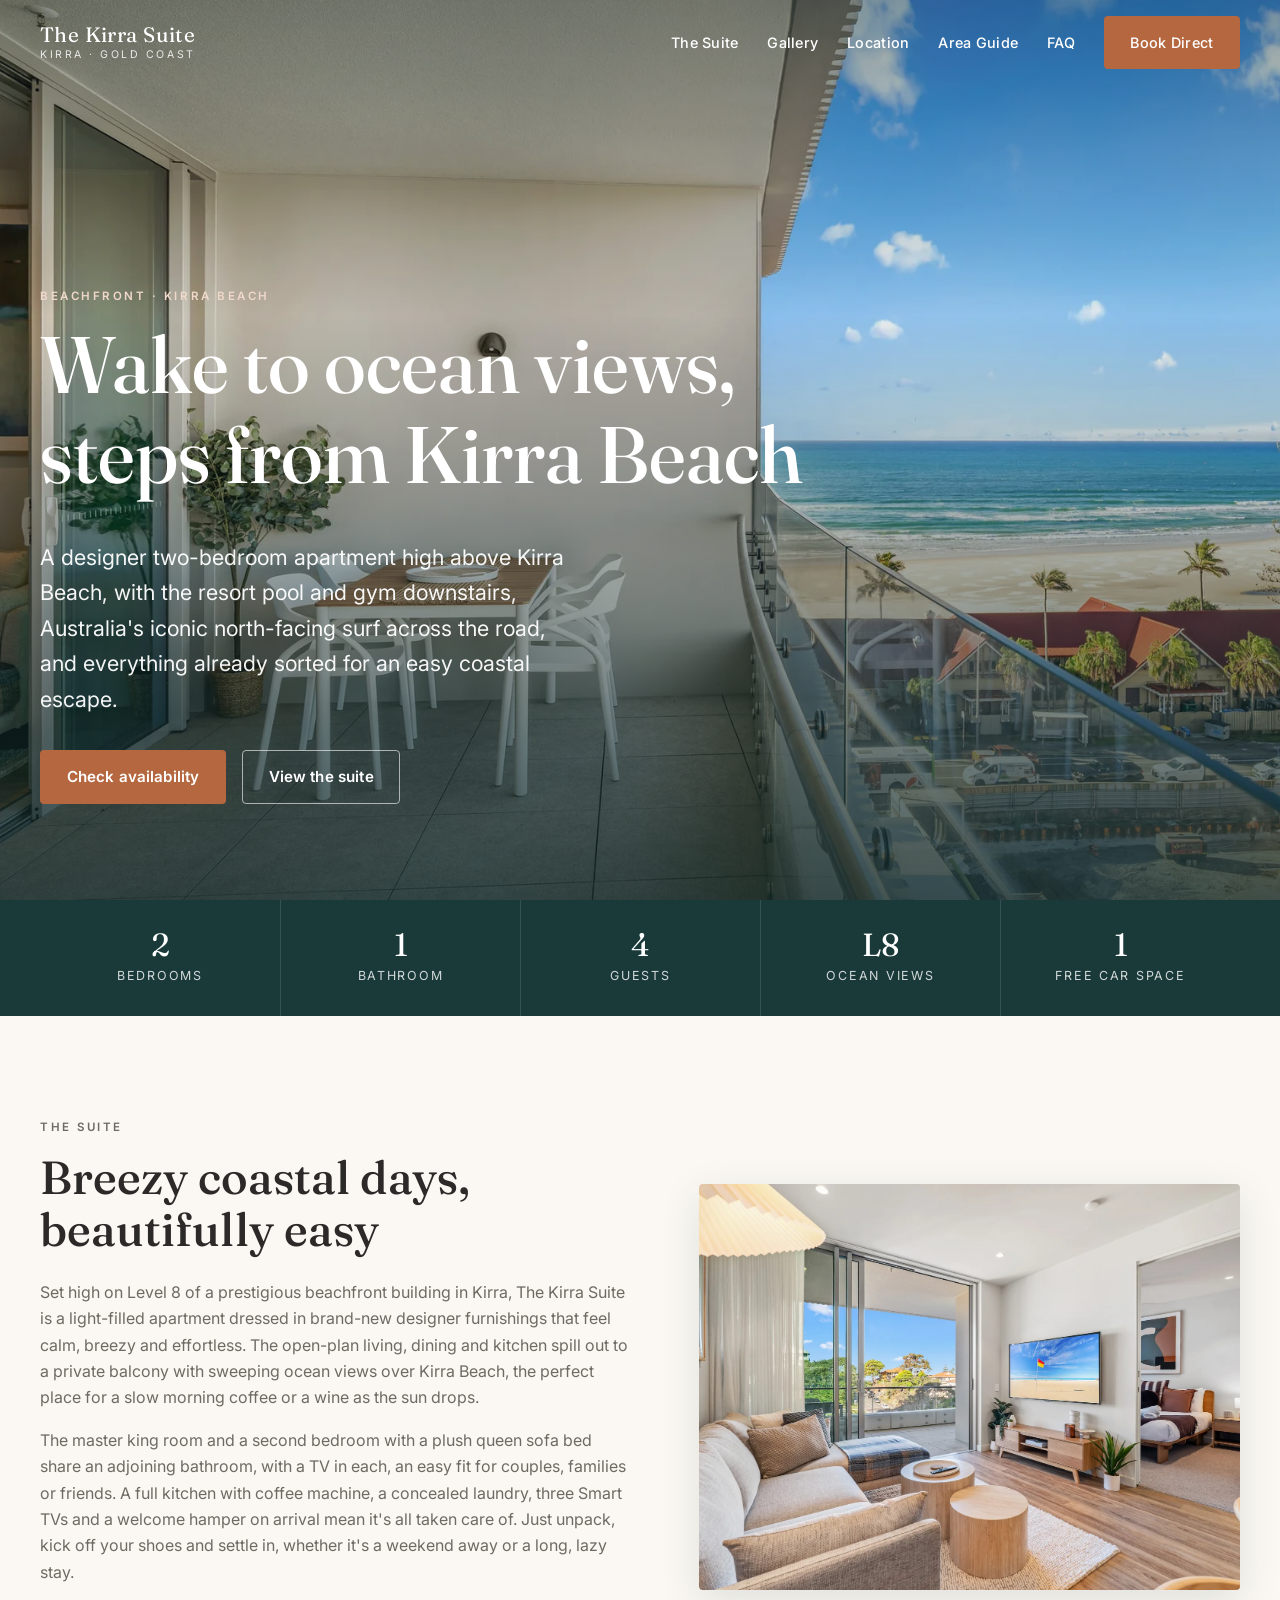
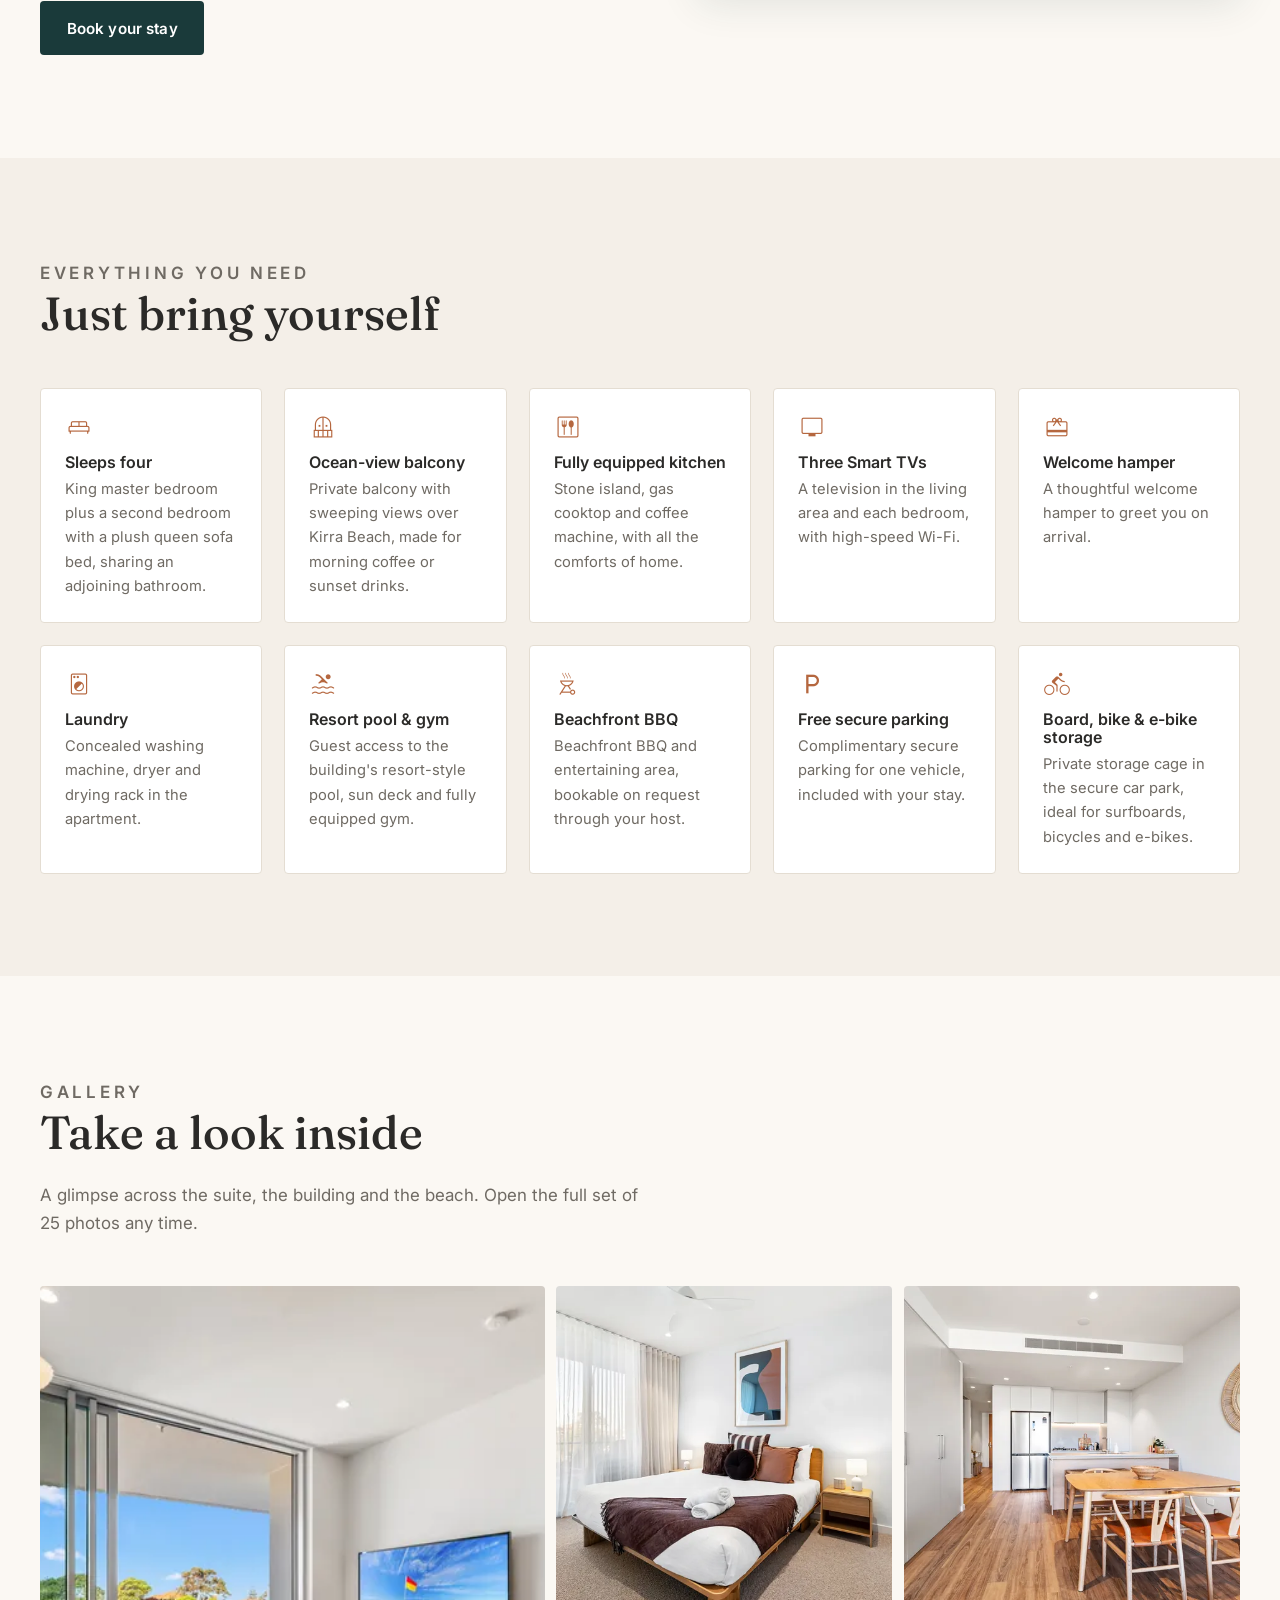
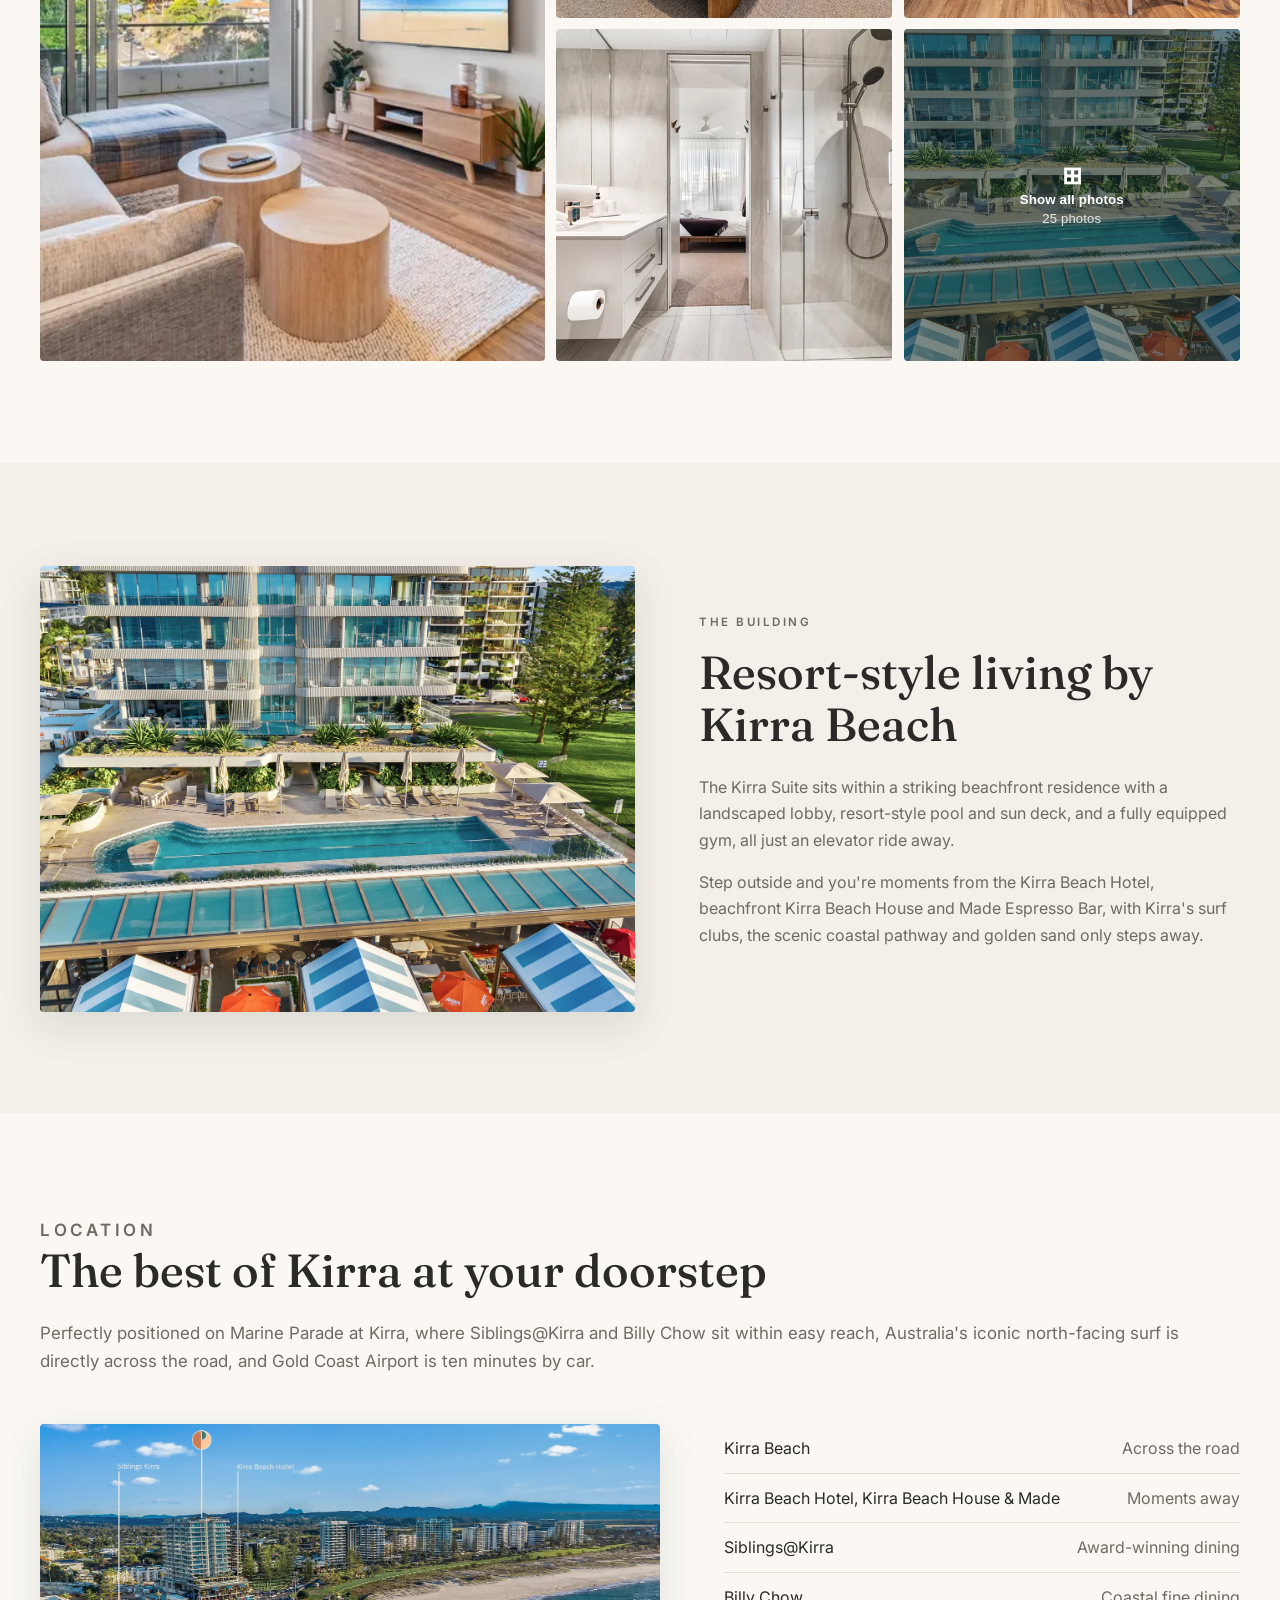
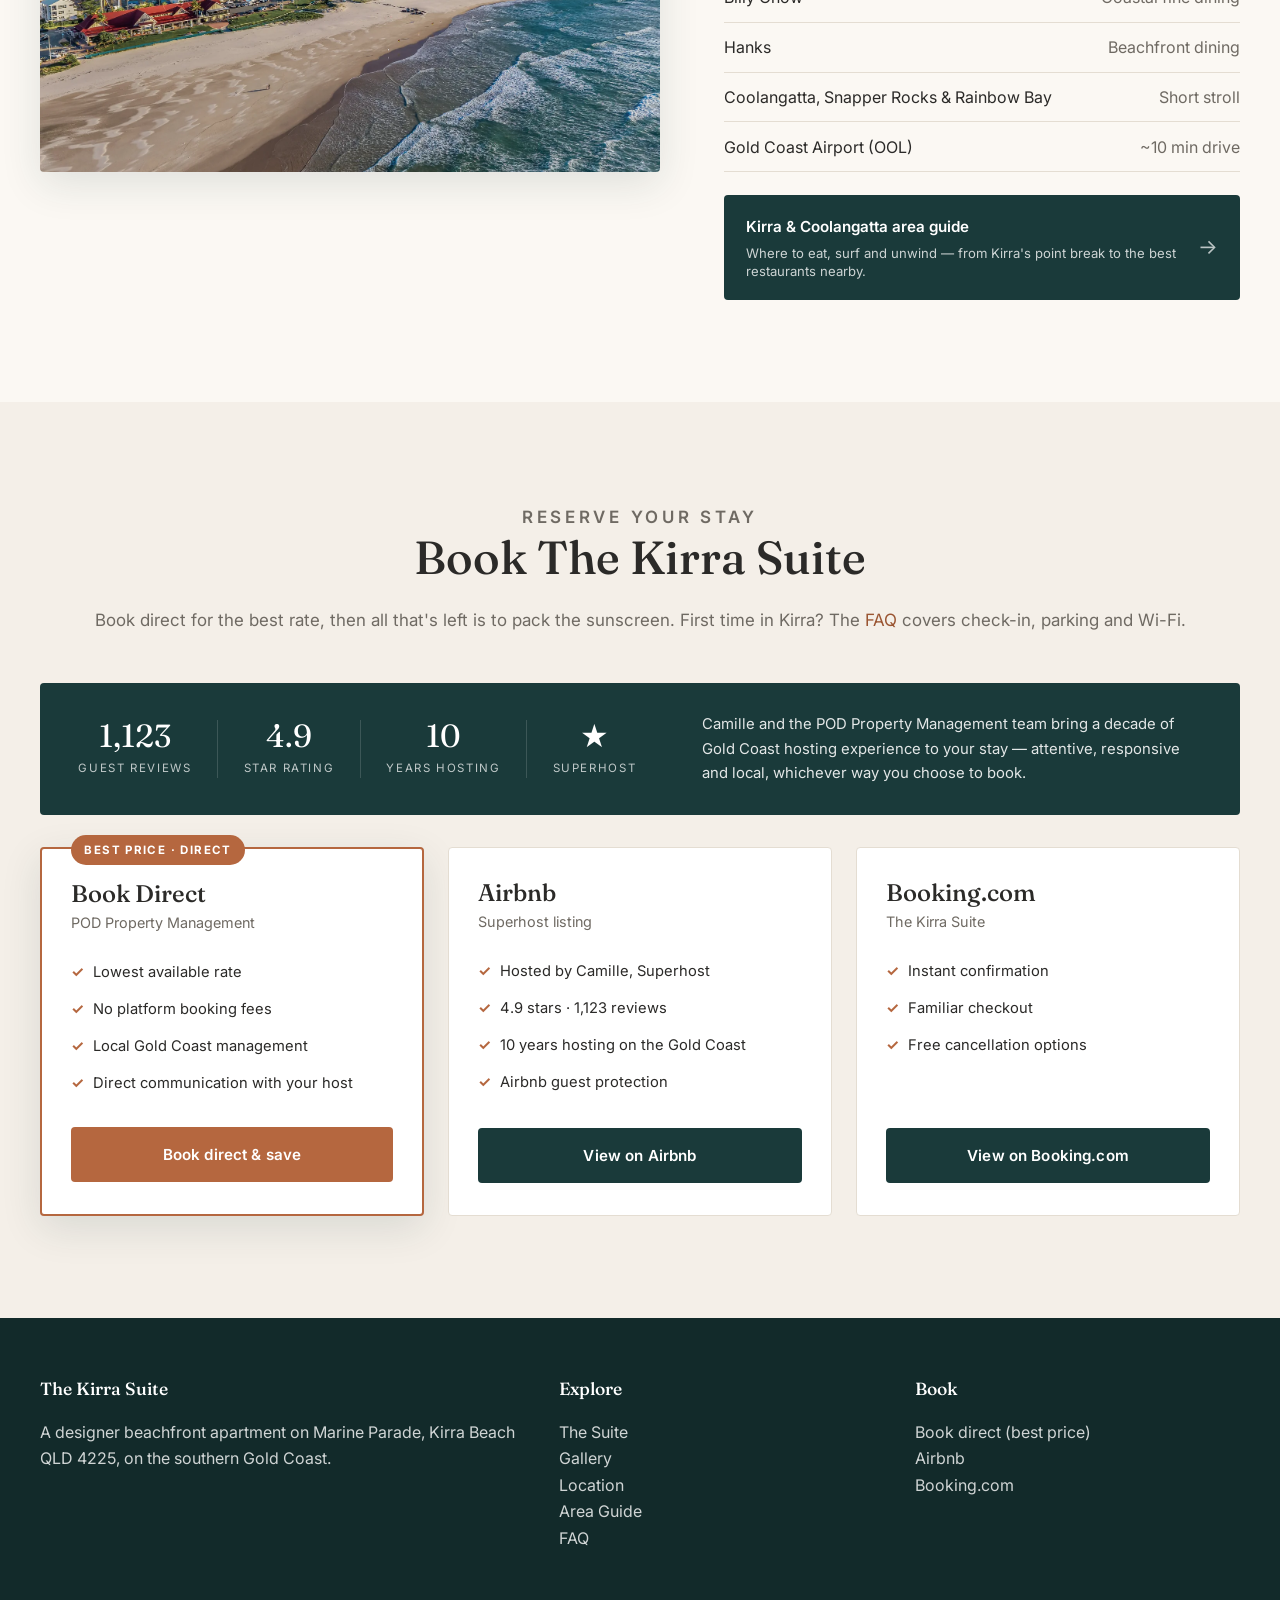
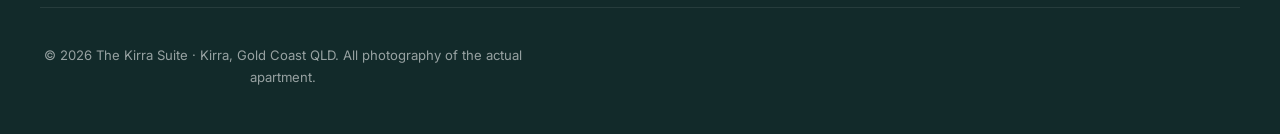
==== index.html @ f1faf775 "Location: reorder nearby list, upgrade guide link to CTA tile Moves Kirra Beach Hotel row immediatel" ====
<!DOCTYPE html>
<html lang="en-AU">
<head>
  <meta charset="UTF-8" />
  <meta name="viewport" content="width=device-width, initial-scale=1.0" />
  <title>The Kirra Suite | Beachfront Holiday Apartment in Kirra, Gold Coast</title>
  <meta name="description" content="Book The Kirra Suite, a designer 2-bedroom beachfront holiday apartment in Kirra on the Gold Coast. Ocean views, resort pool and gym, sleeps 4, steps from Kirra Beach. Book direct and save." />
  <meta name="theme-color" content="#1a3a3a" />
  <link rel="canonical" href="https://kirrasuite.com/" />
  <meta name="robots" content="index, follow, max-image-preview:large, max-snippet:-1" />
  <link rel="preload" as="image" href="assets/img/gallery/balcony-ocean-lg.webp" type="image/webp" fetchpriority="high" />

  <!-- Favicons -->
  <link rel="icon" href="favicon.ico" sizes="any" />
  <link rel="icon" type="image/svg+xml" href="assets/img/favicon.svg" />
  <link rel="icon" type="image/png" sizes="32x32" href="assets/img/favicon-32.png" />
  <link rel="apple-touch-icon" href="assets/img/apple-touch-icon.png" />

  <!-- Open Graph / Twitter -->
  <meta property="og:type" content="website" />
  <meta property="og:site_name" content="The Kirra Suite" />
  <meta property="og:locale" content="en_AU" />
  <meta property="og:url" content="https://kirrasuite.com/" />
  <meta property="og:title" content="The Kirra Suite | Beachfront Holiday Apartment in Kirra, Gold Coast" />
  <meta property="og:description" content="Designer 2-bedroom beachfront holiday apartment in Kirra, Gold Coast. Ocean views, resort pool and gym, sleeps 4. Book direct and save." />
  <meta property="og:image" content="https://kirrasuite.com/assets/img/gallery/balcony-ocean-lg.jpg" />
  <meta property="og:image:width" content="1600" />
  <meta property="og:image:height" content="1067" />
  <meta property="og:image:alt" content="Ocean views from the private balcony of The Kirra Suite" />
  <meta name="twitter:card" content="summary_large_image" />
  <meta name="twitter:title" content="The Kirra Suite | Beachfront Holiday Apartment in Kirra, Gold Coast" />
  <meta name="twitter:description" content="Designer 2-bedroom beachfront holiday apartment in Kirra, Gold Coast. Ocean views, resort pool and gym, sleeps 4. Book direct and save." />
  <meta name="twitter:image" content="https://kirrasuite.com/assets/img/gallery/balcony-ocean-lg.jpg" />
  <meta name="twitter:image:alt" content="Ocean views from the private balcony of The Kirra Suite" />

  <link rel="preconnect" href="https://fonts.googleapis.com" />
  <link rel="preconnect" href="https://fonts.gstatic.com" crossorigin />
  <link href="https://fonts.googleapis.com/css2?family=Fraunces:opsz,wght@9..144,400;9..144,500&family=Inter:wght@400;500;600;700&display=swap" rel="stylesheet" />
  <link href="https://fonts.googleapis.com/css2?family=Material+Symbols+Outlined:opsz,wght,FILL,GRAD@24,200,0,0" rel="stylesheet" />
  <link rel="stylesheet" href="assets/css/styles.css" />

  <!-- Structured data for search engines -->
  <script type="application/ld+json">
  {
    "@context": "https://schema.org",
    "@graph": [
      {
        "@type": ["Apartment", "LodgingBusiness"],
        "@id": "https://kirrasuite.com/#apartment",
        "name": "The Kirra Suite",
        "url": "https://kirrasuite.com/",
        "description": "Designer 2-bedroom, 1-bathroom beachfront holiday apartment on Level 8, Marine Parade, Kirra (Coolangatta) QLD 4225, Gold Coast. Ocean views, ducted air conditioning, resort pool and gym, free secure parking, high-speed Wi-Fi. Sleeps up to 4 guests. Check-in 3pm, check-out 10am. Pets not permitted. Approximately 10 minutes from Gold Coast Airport (OOL).",
        "image": [
          "https://kirrasuite.com/assets/img/gallery/balcony-ocean-lg.jpg",
          "https://kirrasuite.com/assets/img/gallery/living-balcony-lg.jpg",
          "https://kirrasuite.com/assets/img/gallery/aerial-beach-lg.webp"
        ],
        "numberOfRooms": 2,
        "numberOfBedrooms": 2,
        "numberOfBathroomsTotal": 1,
        "floorLevel": "8",
        "occupancy": { "@type": "QuantitativeValue", "maxValue": 4, "unitText": "guests" },
        "checkInTime": "T15:00",
        "checkOutTime": "T10:00",
        "petsAllowed": false,
        "tourBookingPage": "https://podpropertymanagement.com/properties/book/the_kirra_suite",
        "address": {
          "@type": "PostalAddress",
          "streetAddress": "Marine Parade",
          "addressLocality": "Kirra",
          "addressRegion": "QLD",
          "postalCode": "4225",
          "addressCountry": "AU"
        },
        "geo": { "@type": "GeoCoordinates", "latitude": -28.1655, "longitude": 153.5270 },
        "hasMap": "https://www.google.com/maps/search/?api=1&query=The+Kirra+Suite+Marine+Parade+Kirra+QLD+4225",
        "amenityFeature": [
          { "@type": "LocationFeatureSpecification", "name": "Ocean views", "value": true },
          { "@type": "LocationFeatureSpecification", "name": "Private balcony", "value": true },
          { "@type": "LocationFeatureSpecification", "name": "Ducted air conditioning", "value": true },
          { "@type": "LocationFeatureSpecification", "name": "King bed (master bedroom)", "value": true },
          { "@type": "LocationFeatureSpecification", "name": "Queen sofa bed (second bedroom)", "value": true },
          { "@type": "LocationFeatureSpecification", "name": "Resort swimming pool", "value": true },
          { "@type": "LocationFeatureSpecification", "name": "Gym", "value": true },
          { "@type": "LocationFeatureSpecification", "name": "Free secure parking", "value": true },
          { "@type": "LocationFeatureSpecification", "name": "Free WiFi", "value": true },
          { "@type": "LocationFeatureSpecification", "name": "Fully equipped kitchen", "value": true },
          { "@type": "LocationFeatureSpecification", "name": "Washing machine and dryer", "value": true },
          { "@type": "LocationFeatureSpecification", "name": "Google TV (Smart TVs)", "value": true },
          { "@type": "LocationFeatureSpecification", "name": "Linen and towels provided", "value": true }
        ],
        "sameAs": [
          "https://www.airbnb.com.au/rooms/1698490853391319597",
          "https://www.booking.com/hotel/au/the-kirra-suite-miles-residences-ocean-views.en-gb.html"
        ]
      },
      {
        "@type": "WebSite",
        "@id": "https://kirrasuite.com/#website",
        "url": "https://kirrasuite.com/",
        "name": "The Kirra Suite",
        "inLanguage": "en-AU",
        "about": { "@id": "https://kirrasuite.com/#apartment" }
      }
    ]
  }
  </script>
</head>
<body>

  <header class="site-header" id="header">
    <a href="#top" class="brand" aria-label="The Kirra Suite home">
      <span class="brand__name">The Kirra Suite</span>
      <span class="brand__loc">Kirra · Gold Coast</span>
    </a>
    <nav class="nav" id="nav" aria-label="Primary">
      <a href="#suite">The Suite</a>
      <a href="#gallery">Gallery</a>
      <a href="#location">Location</a>
      <a href="guide.html">Area Guide</a>
      <a href="faq.html">FAQ</a>
      <a href="#book" class="btn btn--primary">Book Direct</a>
    </nav>
    <button class="nav-toggle" id="navToggle" aria-label="Open menu" aria-expanded="false" aria-controls="nav">
      <span></span><span></span><span></span>
    </button>
  </header>

  <main id="top">

    <!-- Hero -->
    <section class="hero">
      <div class="hero__media">
        <picture>
          <source type="image/webp" srcset="assets/img/gallery/balcony-ocean-lg.webp" />
          <img src="assets/img/gallery/balcony-ocean-lg.jpg" alt="Ocean views from the private balcony of The Kirra Suite" fetchpriority="high" />
        </picture>
      </div>
      <div class="hero__inner container">
        <p class="eyebrow" style="color:#f0d9cb">Beachfront · Kirra Beach</p>
        <h1>Wake to ocean views, steps from Kirra Beach</h1>
        <p class="hero__tag">A designer two-bedroom apartment high above Kirra Beach, with the resort pool and gym downstairs, Australia's iconic north-facing surf across the road, and everything already sorted for an easy coastal escape.</p>
        <div class="hero__cta">
          <a href="#book" class="btn btn--primary">Check availability</a>
          <a href="#gallery" class="btn btn--ghost">View the suite</a>
        </div>
      </div>
    </section>

    <!-- Quick facts -->
    <section class="facts" aria-label="At a glance">
      <div class="facts__grid container">
        <div class="fact"><span class="fact__num">2</span><span class="fact__label">Bedrooms</span></div>
        <div class="fact"><span class="fact__num">1</span><span class="fact__label">Bathroom</span></div>
        <div class="fact"><span class="fact__num">4</span><span class="fact__label">Guests</span></div>
        <div class="fact"><span class="fact__num">L8</span><span class="fact__label">Ocean views</span></div>
        <div class="fact"><span class="fact__num">1</span><span class="fact__label">Free car space</span></div>
      </div>
    </section>

    <!-- Intro -->
    <section class="section" id="suite">
      <div class="container split">
        <div class="split__body reveal">
          <p class="eyebrow">The Suite</p>
          <h2>Breezy coastal days, beautifully easy</h2>
          <p>Set high on Level 8 of a prestigious beachfront building in Kirra, The Kirra Suite is a light-filled apartment dressed in brand-new designer furnishings that feel calm, breezy and effortless. The open-plan living, dining and kitchen spill out to a private balcony with sweeping ocean views over Kirra Beach, the perfect place for a slow morning coffee or a wine as the sun drops.</p>
          <p>The master king room and a second bedroom with a plush queen sofa bed share an adjoining bathroom, with a TV in each, an easy fit for couples, families or friends. A full kitchen with coffee machine, a concealed laundry, three Smart TVs and a welcome hamper on arrival mean it's all taken care of. Just unpack, kick off your shoes and settle in, whether it's a weekend away or a long, lazy stay.</p>
          <a href="#book" class="btn btn--dark">Book your stay</a>
        </div>
        <div class="split__media reveal">
          <picture>
            <source type="image/webp" srcset="assets/img/gallery/living-balcony-lg.webp" />
            <img src="assets/img/gallery/living-balcony-lg.jpg" alt="Open-plan living room opening to the private balcony" loading="lazy" />
          </picture>
        </div>
      </div>
    </section>

    <!-- Amenities -->
    <section class="section section--tint">
      <div class="container">
        <div class="section__head reveal">
          <p class="eyebrow">Everything you need</p>
          <h2>Just bring yourself</h2>
        </div>
        <div class="amenities">
          <div class="amenity reveal"><div class="amenity__icon"><span class="material-symbols-outlined">king_bed</span></div><h3>Sleeps four</h3><p>King master bedroom plus a second bedroom with a plush queen sofa bed, sharing an adjoining bathroom.</p></div>
          <div class="amenity reveal"><div class="amenity__icon"><span class="material-symbols-outlined">balcony</span></div><h3>Ocean-view balcony</h3><p>Private balcony with sweeping views over Kirra Beach, made for morning coffee or sunset drinks.</p></div>
          <div class="amenity reveal"><div class="amenity__icon"><span class="material-symbols-outlined">dining</span></div><h3>Fully equipped kitchen</h3><p>Stone island, gas cooktop and coffee machine, with all the comforts of home.</p></div>
          <div class="amenity reveal"><div class="amenity__icon"><span class="material-symbols-outlined">tv</span></div><h3>Three Smart TVs</h3><p>A television in the living area and each bedroom, with high-speed Wi-Fi.</p></div>
          <div class="amenity reveal"><div class="amenity__icon"><span class="material-symbols-outlined">redeem</span></div><h3>Welcome hamper</h3><p>A thoughtful welcome hamper to greet you on arrival.</p></div>
          <div class="amenity reveal"><div class="amenity__icon"><span class="material-symbols-outlined">local_laundry_service</span></div><h3>Laundry</h3><p>Concealed washing machine, dryer and drying rack in the apartment.</p></div>
          <div class="amenity reveal"><div class="amenity__icon"><span class="material-symbols-outlined">pool</span></div><h3>Resort pool &amp; gym</h3><p>Guest access to the building's resort-style pool, sun deck and fully equipped gym.</p></div>
          <div class="amenity reveal"><div class="amenity__icon"><span class="material-symbols-outlined">outdoor_grill</span></div><h3>Beachfront BBQ</h3><p>Beachfront BBQ and entertaining area, bookable on request through your host.</p></div>
          <div class="amenity reveal"><div class="amenity__icon"><span class="material-symbols-outlined">local_parking</span></div><h3>Free secure parking</h3><p>Complimentary secure parking for one vehicle, included with your stay.</p></div>
          <div class="amenity reveal"><div class="amenity__icon"><span class="material-symbols-outlined">directions_bike</span></div><h3>Board, bike &amp; e-bike storage</h3><p>Private storage cage in the secure car park, ideal for surfboards, bicycles and e-bikes.</p></div>
        </div>
      </div>
    </section>

    <!-- Gallery -->
    <section class="section" id="gallery">
      <div class="container">
        <div class="section__head reveal">
          <p class="eyebrow">Gallery</p>
          <h2>Take a look inside</h2>
          <p>A glimpse across the suite, the building and the beach. Open the full set of 25 photos any time.</p>
        </div>
        <div class="mosaic reveal" id="mosaic"></div>
      </div>
    </section>

    <!-- Resort / building -->
    <section class="section section--tint" id="resort">
      <div class="container split split--reverse">
        <div class="split__body reveal">
          <p class="eyebrow">The Building</p>
          <h2>Resort-style living by Kirra Beach</h2>
          <p>The Kirra Suite sits within a striking beachfront residence with a landscaped lobby, resort-style pool and sun deck, and a fully equipped gym, all just an elevator ride away.</p>
          <p>Step outside and you're moments from the Kirra Beach Hotel, beachfront Kirra Beach House and Made Espresso Bar, with Kirra's surf clubs, the scenic coastal pathway and golden sand only steps away.</p>
        </div>
        <div class="split__media reveal">
          <picture>
            <source type="image/webp" srcset="assets/img/gallery/pool-lg.webp" />
            <img src="assets/img/gallery/pool-lg.webp" alt="Resort-style pool and sun deck" loading="lazy" />
          </picture>
        </div>
      </div>
    </section>

    <!-- Location -->
    <section class="section" id="location">
      <div class="container">
        <div class="section__head reveal" style="max-width:none;">
          <p class="eyebrow">Location</p>
          <h2>The best of Kirra at your doorstep</h2>
          <p>Perfectly positioned on Marine Parade at Kirra, where Siblings@Kirra and Billy Chow sit within easy reach, Australia's iconic north-facing surf is directly across the road, and Gold Coast Airport is ten minutes by car.</p>
        </div>
        <div class="location">
          <div class="location__media reveal">
            <picture>
              <source type="image/webp" srcset="assets/img/gallery/aerial-beach-wide-lg.webp" />
              <img src="assets/img/gallery/aerial-beach-wide-lg.webp" alt="Wide aerial view along Kirra Beach, showing the beachfront location of The Kirra Suite" loading="lazy" />
            </picture>
          </div>
          <div class="reveal">
            <ul class="nearby">
              <li><span>Kirra Beach</span><span>Across the road</span></li>
              <li><span>Kirra Beach Hotel, Kirra Beach House &amp; Made</span><span>Moments away</span></li>
              <li><span>Siblings@Kirra</span><span>Award-winning dining</span></li>
              <li><span>Billy Chow</span><span>Coastal fine dining</span></li>
              <li><span>Hanks</span><span>Beachfront dining</span></li>
              <li><span>Coolangatta, Snapper Rocks &amp; Rainbow Bay</span><span>Short stroll</span></li>
              <li><span>Gold Coast Airport (OOL)</span><span>~10 min drive</span></li>
            </ul>
            <a href="guide.html" class="location__guide-cta reveal">
              <span class="location__guide-cta__body">
                <strong>Kirra &amp; Coolangatta area guide</strong>
                <span>Where to eat, surf and unwind — from Kirra's point break to the best restaurants nearby.</span>
              </span>
              <span class="location__guide-cta__arrow" aria-hidden="true">→</span>
            </a>
          </div>
        </div>
      </div>
    </section>

    <!-- Booking -->
    <section class="section section--tint" id="book">
      <div class="container">
        <div class="section__head reveal" style="max-width:none;text-align:center;margin-inline:auto;">
          <p class="eyebrow">Reserve your stay</p>
          <h2>Book The Kirra Suite</h2>
          <p style="margin-inline:auto;">Book direct for the best rate, then all that's left is to pack the sunscreen. First time in Kirra? The <a href="faq.html">FAQ</a> covers check-in, parking and Wi-Fi.</p>
        </div>
        <div class="host-trust reveal">
          <div class="host-trust__stats">
            <div class="host-trust__stat">
              <span class="host-trust__num">1,123</span>
              <span class="host-trust__label">Guest reviews</span>
            </div>
            <div class="host-trust__stat">
              <span class="host-trust__num">4.9</span>
              <span class="host-trust__label">Star rating</span>
            </div>
            <div class="host-trust__stat">
              <span class="host-trust__num">10</span>
              <span class="host-trust__label">Years hosting</span>
            </div>
            <div class="host-trust__stat">
              <span class="host-trust__num">★</span>
              <span class="host-trust__label">Superhost</span>
            </div>
          </div>
          <p class="host-trust__copy">Camille and the POD Property Management team bring a decade of Gold Coast hosting experience to your stay — attentive, responsive and local, whichever way you choose to book.</p>
        </div>
        <div class="booking-cards">
          <div class="bcard bcard--featured reveal">
            <span class="bcard__flag">Best price · Direct</span>
            <h3>Book Direct</h3>
            <p class="bcard__sub">POD Property Management</p>
            <ul>
              <li>Lowest available rate</li>
              <li>No platform booking fees</li>
              <li>Local Gold Coast management</li>
              <li>Direct communication with your host</li>
            </ul>
            <a class="btn btn--primary btn--block" href="https://podpropertymanagement.com/properties/book/the_kirra_suite" target="_blank" rel="noopener">Book direct &amp; save</a>
          </div>
          <div class="bcard reveal">
            <h3>Airbnb</h3>
            <p class="bcard__sub">Superhost listing</p>
            <ul>
              <li>Hosted by Camille, Superhost</li>
              <li>4.9 stars · 1,123 reviews</li>
              <li>10 years hosting on the Gold Coast</li>
              <li>Airbnb guest protection</li>
            </ul>
            <a class="btn btn--dark btn--block" href="https://www.airbnb.com.au/rooms/1698490853391319597" target="_blank" rel="noopener">View on Airbnb</a>
          </div>
          <div class="bcard reveal">
            <h3>Booking.com</h3>
            <p class="bcard__sub">The Kirra Suite</p>
            <ul>
              <li>Instant confirmation</li>
              <li>Familiar checkout</li>
              <li>Free cancellation options</li>
            </ul>
            <a class="btn btn--dark btn--block" href="https://www.booking.com/hotel/au/the-kirra-suite-miles-residences-ocean-views.en-gb.html" target="_blank" rel="noopener">View on Booking.com</a>
          </div>
        </div>
      </div>
    </section>

  </main>

  <footer class="site-footer">
    <div class="container">
      <div>
        <h4>The Kirra Suite</h4>
        <p>A designer beachfront apartment on Marine Parade, Kirra Beach QLD 4225, on the southern Gold Coast.</p>
      </div>
      <div>
        <h4>Explore</h4>
        <p><a href="#suite">The Suite</a><br /><a href="#gallery">Gallery</a><br /><a href="#location">Location</a><br /><a href="guide.html">Area Guide</a><br /><a href="faq.html">FAQ</a></p>
      </div>
      <div>
        <h4>Book</h4>
        <p><a href="https://podpropertymanagement.com/properties/book/the_kirra_suite" target="_blank" rel="noopener">Book direct (best price)</a><br /><a href="https://www.airbnb.com.au/rooms/1698490853391319597" target="_blank" rel="noopener">Airbnb</a><br /><a href="https://www.booking.com/hotel/au/the-kirra-suite-miles-residences-ocean-views.en-gb.html" target="_blank" rel="noopener">Booking.com</a></p>
      </div>
    </div>
    <div class="footer-bottom container">
      <p>© <span id="year"></span> The Kirra Suite · Kirra, Gold Coast QLD. All photography of the actual apartment.</p>
    </div>
  </footer>

  <!-- Lightbox -->
  <div class="lightbox" id="lightbox" aria-hidden="true" role="dialog" aria-label="Image viewer">
    <button class="lightbox__close" id="lbClose" aria-label="Close">×</button>
    <button class="lightbox__btn lightbox__prev" id="lbPrev" aria-label="Previous image">‹</button>
    <img id="lbImage" src="" alt="" />
    <p class="lightbox__caption" id="lbCaption"></p>
    <button class="lightbox__btn lightbox__next" id="lbNext" aria-label="Next image">›</button>
  </div>

  <script src="assets/js/main.js"></script>
</body>
</html>
---- assets/css/styles.css ----
/* The Kirra Suite brochure site styles */

:root {
  --teal: #1a3a3a;          /* brand (matches Miles/Kirra Point) */
  --teal-deep: #122a2a;
  --terracotta: #b5673f;    /* warm accent from the interior styling */
  --terracotta-dark: #9a5532;
  --sand: #f4efe8;
  --cream: #fbf8f3;
  --ink: #2b2a28;
  --muted: #6f6a63;
  --line: #e4ddd2;
  --white: #ffffff;

  --serif: "Fraunces", Georgia, "Times New Roman", serif;
  --sans: "Inter", -apple-system, BlinkMacSystemFont, "Segoe UI", Roboto, sans-serif;

  --maxw: 1200px;
  --gap: clamp(1rem, 3vw, 2rem);
  --radius: 4px;
  --shadow: 0 12px 40px rgba(26, 58, 58, 0.12);
  --shadow-sm: 0 4px 18px rgba(26, 58, 58, 0.08);
}

*,
*::before,
*::after { box-sizing: border-box; }

html { scroll-behavior: smooth; scroll-padding-top: 80px; }

body {
  margin: 0;
  font-family: var(--sans);
  color: var(--ink);
  background: var(--cream);
  line-height: 1.65;
  -webkit-font-smoothing: antialiased;
  text-rendering: optimizeLegibility;
}

img { max-width: 100%; display: block; }

h1, h2, h3 { font-family: var(--serif); font-weight: 500; line-height: 1.12; margin: 0 0 0.5em; }
h2 { font-size: clamp(1.9rem, 4vw, 2.9rem); }
h3 { font-size: clamp(1.2rem, 2.4vw, 1.5rem); }

a { color: var(--terracotta-dark); text-decoration: none; }
a:hover { text-decoration: underline; }

.container { width: min(100% - 2.4rem, var(--maxw)); margin-inline: auto; }

.eyebrow {
  text-transform: uppercase;
  letter-spacing: 0.22em;
  font-size: 0.72rem;
  font-weight: 600;
  color: var(--terracotta);
  margin: 0 0 0.9rem;
}

.section { padding: clamp(3.5rem, 8vw, 6.5rem) 0; }
.section--tint { background: var(--sand); }
.section__head { max-width: 60ch; margin-bottom: clamp(2rem, 4vw, 3rem); }
.section__head p { color: var(--muted); font-size: 1.06rem; margin: 0; }

/* ---------- Buttons ---------- */
.btn {
  display: inline-flex;
  align-items: center;
  gap: 0.5rem;
  padding: 0.85rem 1.6rem;
  border-radius: var(--radius);
  font-family: var(--sans);
  font-weight: 600;
  font-size: 0.95rem;
  letter-spacing: 0.01em;
  cursor: pointer;
  border: 1.5px solid transparent;
  transition: transform 0.15s ease, background 0.2s ease, color 0.2s ease;
  text-decoration: none;
}
.btn:hover { text-decoration: none; transform: translateY(-2px); }
.btn--primary { background: var(--terracotta); color: var(--white); }
.btn--primary:hover { background: var(--terracotta-dark); }
.btn--ghost { background: transparent; color: var(--white); border-color: rgba(255,255,255,0.6); }
.btn--ghost:hover { background: rgba(255,255,255,0.12); }
.btn--dark { background: var(--teal); color: var(--white); }
.btn--dark:hover { background: var(--teal-deep); }
.btn--block { width: 100%; justify-content: center; }

/* ---------- Header ---------- */
.site-header {
  position: fixed;
  inset: 0 0 auto 0;
  z-index: 50;
  display: flex;
  align-items: center;
  justify-content: space-between;
  padding: 1rem clamp(1.2rem, 4vw, 2.5rem);
  transition: background 0.3s ease, box-shadow 0.3s ease, padding 0.3s ease;
}
.site-header.is-scrolled {
  background: rgba(251, 248, 243, 0.96);
  backdrop-filter: blur(8px);
  box-shadow: var(--shadow-sm);
  padding-top: 0.7rem;
  padding-bottom: 0.7rem;
}
.brand { display: flex; flex-direction: column; line-height: 1; color: var(--white); }
.brand__name { font-family: var(--serif); font-size: 1.3rem; letter-spacing: 0.02em; }
.brand__loc { font-size: 0.66rem; letter-spacing: 0.24em; text-transform: uppercase; opacity: 0.85; margin-top: 0.25rem; }
.is-scrolled .brand { color: var(--teal); }

.nav { display: flex; align-items: center; gap: 1.8rem; }
.nav a {
  color: var(--white);
  font-size: 0.9rem;
  font-weight: 500;
  letter-spacing: 0.02em;
}
.is-scrolled .nav a:not(.btn) { color: var(--ink); }
.nav a:not(.btn):hover { text-decoration: none; opacity: 0.75; }

.nav-toggle { display: none; background: none; border: 0; cursor: pointer; padding: 0.4rem; }
.nav-toggle span { display: block; width: 26px; height: 2px; background: var(--white); margin: 5px 0; transition: 0.3s; }
.is-scrolled .nav-toggle span { background: var(--teal); }

/* ---------- Hero ---------- */
.hero {
  position: relative;
  min-height: 100svh;
  display: flex;
  align-items: flex-end;
  color: var(--white);
  background: var(--teal-deep);
}
.hero__media { position: absolute; inset: 0; overflow: hidden; }
.hero__media img { width: 100%; height: 100%; object-fit: cover; }
.hero__media::after {
  content: "";
  position: absolute; inset: 0;
  background: linear-gradient(180deg, rgba(18,42,42,0.45) 0%, rgba(18,42,42,0.08) 35%, rgba(18,42,42,0.78) 100%);
}
.hero__inner { position: relative; z-index: 2; padding-bottom: clamp(3rem, 8vw, 6rem); padding-top: 8rem; }
.hero h1 { font-size: clamp(2.6rem, 7vw, 5rem); max-width: 16ch; }
.hero__tag { font-size: clamp(1.05rem, 2.2vw, 1.35rem); max-width: 42ch; opacity: 0.95; margin: 0 0 2rem; }
.hero__cta { display: flex; flex-wrap: wrap; gap: 1rem; }

/* ---------- Quick facts ---------- */
.facts {
  background: var(--teal);
  color: var(--white);
}
.facts__grid {
  display: grid;
  grid-template-columns: repeat(5, 1fr);
  text-align: center;
}
.fact { padding: 1.8rem 0.8rem; border-left: 1px solid rgba(255,255,255,0.12); }
.fact:first-child { border-left: 0; }
.fact__num { font-family: var(--serif); font-size: 2rem; display: block; line-height: 1; }
.fact__label { font-size: 0.78rem; letter-spacing: 0.14em; text-transform: uppercase; opacity: 0.8; margin-top: 0.5rem; }

/* ---------- Intro split ---------- */
.split { display: grid; grid-template-columns: 1.1fr 1fr; gap: clamp(2rem, 5vw, 4rem); align-items: center; }
.split--reverse .split__media { order: -1; }
.split__media img { border-radius: var(--radius); box-shadow: var(--shadow); aspect-ratio: 4/3; object-fit: cover; width: 100%; }
.split__body p { color: var(--muted); }

/* ---------- Amenities ---------- */
.amenities { display: grid; grid-template-columns: repeat(auto-fit, minmax(220px, 1fr)); gap: 1.4rem; }
.amenity {
  background: var(--white);
  border: 1px solid var(--line);
  border-radius: var(--radius);
  padding: 1.5rem;
}
.amenity h3 { font-family: var(--sans); font-size: 1rem; font-weight: 600; margin-bottom: 0.3rem; }
.amenity p { margin: 0; color: var(--muted); font-size: 0.92rem; }
.amenity__icon { color: var(--terracotta); margin-bottom: 0.8rem; line-height: 1; }
.amenity__icon .material-symbols-outlined {
  font-size: 1.75rem;
  font-variation-settings: 'FILL' 0, 'wght' 200, 'GRAD' 0, 'opsz' 24;
  display: block;
  color: var(--terracotta);
}

/* ---------- Gallery mosaic ---------- */
.mosaic {
  display: grid;
  grid-template-columns: 1.5fr 1fr 1fr;
  grid-template-rows: repeat(2, 1fr);
  gap: 0.7rem;
  aspect-ratio: 16 / 9;
  max-height: 80vh;
}
.mosaic__tile {
  position: relative;
  display: block;
  width: 100%;
  height: 100%;
  padding: 0;
  border: 0;
  margin: 0;
  overflow: hidden;
  border-radius: var(--radius);
  cursor: pointer;
  background: var(--sand);
}
.mosaic__tile img { width: 100%; height: 100%; object-fit: cover; transition: transform 0.6s ease; }
.mosaic__tile:hover img { transform: scale(1.05); }
.mosaic__tile--lg { grid-row: 1 / span 2; grid-column: 1; }
.mosaic__more {
  position: absolute;
  inset: 0;
  display: flex;
  flex-direction: column;
  align-items: center;
  justify-content: center;
  gap: 0.25rem;
  background: rgba(18, 42, 42, 0.55);
  color: var(--white);
  font-weight: 600;
  letter-spacing: 0.01em;
  transition: background 0.25s ease;
}
.mosaic__tile:hover .mosaic__more { background: rgba(18, 42, 42, 0.68); }
.mosaic__more .icon { font-size: 1.5rem; line-height: 1; }
.mosaic__more .count { font-size: 0.82rem; opacity: 0.85; font-weight: 500; }

/* ---------- Lightbox ---------- */
.lightbox {
  position: fixed; inset: 0; z-index: 100;
  background: rgba(18, 42, 42, 0.94);
  display: none;
  align-items: center;
  justify-content: center;
  padding: 2rem;
}
.lightbox.is-open { display: flex; }
.lightbox img { max-width: 92vw; max-height: 86vh; border-radius: var(--radius); box-shadow: var(--shadow); }
.lightbox__caption { position: absolute; bottom: 1.2rem; left: 0; right: 0; text-align: center; color: rgba(255,255,255,0.85); font-size: 0.9rem; }
.lightbox__btn {
  position: absolute; top: 50%; transform: translateY(-50%);
  background: rgba(255,255,255,0.12); color: #fff; border: 0;
  width: 52px; height: 52px; border-radius: 50%; font-size: 1.6rem; cursor: pointer;
  display: flex; align-items: center; justify-content: center;
}
.lightbox__btn:hover { background: rgba(255,255,255,0.25); }
.lightbox__prev { left: 1.2rem; }
.lightbox__next { right: 1.2rem; }
.lightbox__close { position: absolute; top: 1.2rem; right: 1.4rem; background: none; border: 0; color: #fff; font-size: 2.2rem; cursor: pointer; line-height: 1; }

/* ---------- Location ---------- */
.location { display: grid; grid-template-columns: 1.2fr 1fr; gap: clamp(2rem, 5vw, 4rem); align-items: start; }
.location__media img { border-radius: var(--radius); box-shadow: var(--shadow); width: 100%; aspect-ratio: 16/9; object-fit: cover; }
.nearby { list-style: none; padding: 0; margin: 0; }
.nearby li { display: flex; justify-content: space-between; gap: 1rem; padding: 0.7rem 0; border-bottom: 1px solid var(--line); }
.nearby li span:last-child { color: var(--muted); white-space: nowrap; }
.location__guide-cta {
  display: flex; align-items: center; justify-content: space-between; gap: 1rem;
  margin-top: 1.4rem; padding: 1.2rem 1.4rem;
  background: var(--teal); color: var(--white);
  border-radius: var(--radius); text-decoration: none;
  transition: background 0.2s ease, transform 0.15s ease;
}
.location__guide-cta:hover { background: var(--teal-deep); transform: translateY(-2px); text-decoration: none; }
.location__guide-cta__body { display: flex; flex-direction: column; gap: 0.3rem; }
.location__guide-cta__body strong { font-size: 0.95rem; font-weight: 600; }
.location__guide-cta__body span { font-size: 0.82rem; opacity: 0.78; line-height: 1.4; }
.location__guide-cta__arrow { font-size: 1.3rem; opacity: 0.7; flex-shrink: 0; transition: transform 0.2s ease; }
.location__guide-cta:hover .location__guide-cta__arrow { transform: translateX(4px); opacity: 1; }

/* ---------- Booking ---------- */
.booking-cards { display: grid; grid-template-columns: repeat(3, 1fr); gap: 1.5rem; align-items: stretch; }
.bcard {
  position: relative;
  background: var(--white);
  border: 1px solid var(--line);
  border-radius: var(--radius);
  padding: 2rem 1.8rem;
  display: flex;
  flex-direction: column;
}
.bcard--featured { border: 2px solid var(--terracotta); box-shadow: var(--shadow); }
.bcard__flag {
  position: absolute; top: -0.85rem; left: 1.8rem;
  background: var(--terracotta); color: #fff;
  font-size: 0.72rem; font-weight: 700; letter-spacing: 0.12em; text-transform: uppercase;
  padding: 0.35rem 0.85rem; border-radius: 999px;
}
.bcard h3 { margin-bottom: 0.2rem; }
.bcard__sub { color: var(--muted); font-size: 0.9rem; margin: 0 0 1.2rem; }
.bcard ul { list-style: none; padding: 0; margin: 0 0 1.6rem; flex: 1; }
.bcard li { padding: 0.4rem 0; font-size: 0.92rem; color: var(--ink); display: flex; gap: 0.6rem; }
.bcard li::before { content: "✓"; color: var(--terracotta); font-weight: 700; }

/* ---------- Footer ---------- */
.site-footer { background: var(--teal-deep); color: rgba(255,255,255,0.8); padding: 3.5rem 0 2rem; }
.site-footer .container { display: grid; grid-template-columns: 1.5fr 1fr 1fr; gap: 2rem; }
.site-footer h4 { font-family: var(--serif); color: #fff; font-weight: 500; font-size: 1.1rem; margin: 0 0 0.8rem; }
.site-footer a { color: rgba(255,255,255,0.8); }
.site-footer a:hover { color: #fff; }
.footer-bottom { border-top: 1px solid rgba(255,255,255,0.12); margin-top: 2.5rem; padding-top: 1.5rem; font-size: 0.82rem; opacity: 0.7; text-align: center; }

/* ---------- Subpage hero ---------- */
.page-hero { position: relative; min-height: 46vh; display: flex; align-items: flex-end; color: var(--white); background: var(--teal-deep); }
.page-hero--short { min-height: 38vh; }
.page-hero__media { position: absolute; inset: 0; overflow: hidden; }
.page-hero__media img { width: 100%; height: 100%; object-fit: cover; }
.page-hero__media::after { content: ""; position: absolute; inset: 0; background: linear-gradient(180deg, rgba(18,42,42,0.5) 0%, rgba(18,42,42,0.15) 42%, rgba(18,42,42,0.82) 100%); }
.page-hero__inner { position: relative; z-index: 2; padding: 7rem 0 2.6rem; }
.page-hero h1 { font-size: clamp(2.1rem, 5vw, 3.4rem); max-width: 18ch; }
.page-hero__tag { max-width: 48ch; opacity: 0.95; margin: 0.6rem 0 0; font-size: 1.05rem; }

/* ---------- Prose / article ---------- */
.prose { max-width: 72ch; }
.prose h2 { margin-top: 2.6rem; }
.prose h2:first-child { margin-top: 0; }
.prose p { color: var(--ink); }
.prose ul { padding-left: 1.2rem; margin: 0 0 1rem; }
.prose li { margin: 0.4rem 0; }
.prose a:not(.btn) { font-weight: 600; }
.prose__cta { display: flex; flex-wrap: wrap; gap: 1rem; margin-top: 2.8rem; }

/* ---------- Host trust strip (booking section) ---------- */
.host-trust {
  background: var(--teal);
  color: var(--white);
  border-radius: var(--radius);
  padding: 1.8rem 2.4rem;
  display: flex;
  align-items: center;
  gap: 2.5rem;
  margin-bottom: 2rem;
  flex-wrap: wrap;
}
.host-trust__stats { display: flex; gap: 0; min-width: 0; }
.host-trust__stat {
  text-align: center;
  padding: 0 1.6rem;
  border-left: 1px solid rgba(255,255,255,0.15);
}
.host-trust__stat:first-child { border-left: 0; padding-left: 0; }
.host-trust__num { font-family: var(--serif); font-size: 2rem; display: block; line-height: 1; }
.host-trust__label { font-size: 0.72rem; letter-spacing: 0.14em; text-transform: uppercase; opacity: 0.72; margin-top: 0.4rem; display: block; }
.host-trust__copy { flex: 1; min-width: 0; font-size: 0.93rem; opacity: 0.88; margin: 0; }

/* ---------- FAQ accordion (native details) ---------- */
.faq { border-top: 1px solid var(--line); }
.faq__item { border-bottom: 1px solid var(--line); }
.faq__item summary { list-style: none; cursor: pointer; padding: 1.1rem 2.2rem 1.1rem 0; position: relative; font-family: var(--serif); font-size: 1.15rem; color: var(--ink); }
.faq__item summary::-webkit-details-marker { display: none; }
.faq__item summary::after { content: "+"; position: absolute; right: 0.2rem; top: 50%; transform: translateY(-50%); font-size: 1.5rem; color: var(--terracotta); line-height: 1; }
.faq__item[open] summary::after { content: "\2212"; }
.faq__item summary:hover { color: var(--terracotta-dark); }
.faq__a { padding: 0 0 1.2rem; }
.faq__a p { margin: 0; color: var(--muted); }

/* ---------- Nav backdrop scrim ---------- */
#navBackdrop {
  position: fixed; inset: 0;
  z-index: 48;
  background: rgba(18, 42, 42, 0.45);
  opacity: 0;
  pointer-events: none;
  transition: opacity 0.3s ease;
}
#navBackdrop.is-active { opacity: 1; pointer-events: auto; }

/* ---------- Reveal on scroll ---------- */
.reveal { opacity: 0; transform: translateY(24px); transition: opacity 0.7s ease, transform 0.7s ease; }
.reveal.is-visible { opacity: 1; transform: none; }

/* ---------- Responsive ---------- */
@media (max-width: 900px) {
  .nav {
    position: fixed; inset: 0 0 0 auto; width: min(78vw, 320px);
    background-color: var(--cream); flex-direction: column; align-items: flex-start;
    padding: 6rem 2rem 2rem; gap: 1.4rem; transform: translateX(100%);
    transition: transform 0.3s ease; box-shadow: var(--shadow);
    z-index: 200;
  }
  .nav.is-open { transform: none; }
  .nav a:not(.btn) { color: var(--ink) !important; font-size: 1.05rem; }
  .nav-toggle { display: block; z-index: 201; }
  .site-header.is-scrolled { backdrop-filter: none; background: var(--cream); }
  .host-trust { flex-direction: column; align-items: stretch; gap: 1rem; padding: 1.4rem 1.6rem; }
  .host-trust__stats { display: grid; grid-template-columns: 1fr 1fr; }
  .host-trust__stat { padding: 1rem 0.8rem 0; border-left: 0; border-top: 1px solid rgba(255,255,255,0.15); text-align: left; }
  .host-trust__stat:first-child,
  .host-trust__stat:nth-child(2) { border-top: 0; padding-top: 0; }
  .host-trust__num { font-size: 1.6rem; }
  .split, .location { grid-template-columns: 1fr; }
  .split--reverse .split__media { order: 0; }
  .booking-cards { grid-template-columns: 1fr; }
  .facts__grid { grid-template-columns: repeat(2, 1fr); }
  .fact:nth-child(odd) { border-left: 0; }
  .site-footer .container { grid-template-columns: 1fr; }
}
@media (max-width: 700px) {
  .mosaic {
    grid-template-columns: 1fr 1fr;
    grid-template-rows: auto;
    aspect-ratio: auto;
    max-height: none;
  }
  .mosaic__tile { aspect-ratio: 3 / 2; height: auto; }
  .mosaic__tile--lg { grid-column: 1 / span 2; grid-row: auto; aspect-ratio: 16 / 10; }
}
@media (max-width: 540px) {
  .facts__grid { grid-template-columns: 1fr; }
  .fact { border-left: 0; border-top: 1px solid rgba(255,255,255,0.12); }
  .fact:first-child { border-top: 0; }
}

@media (prefers-reduced-motion: reduce) {
  * { scroll-behavior: auto !important; }
  .reveal { opacity: 1; transform: none; transition: none; }
}
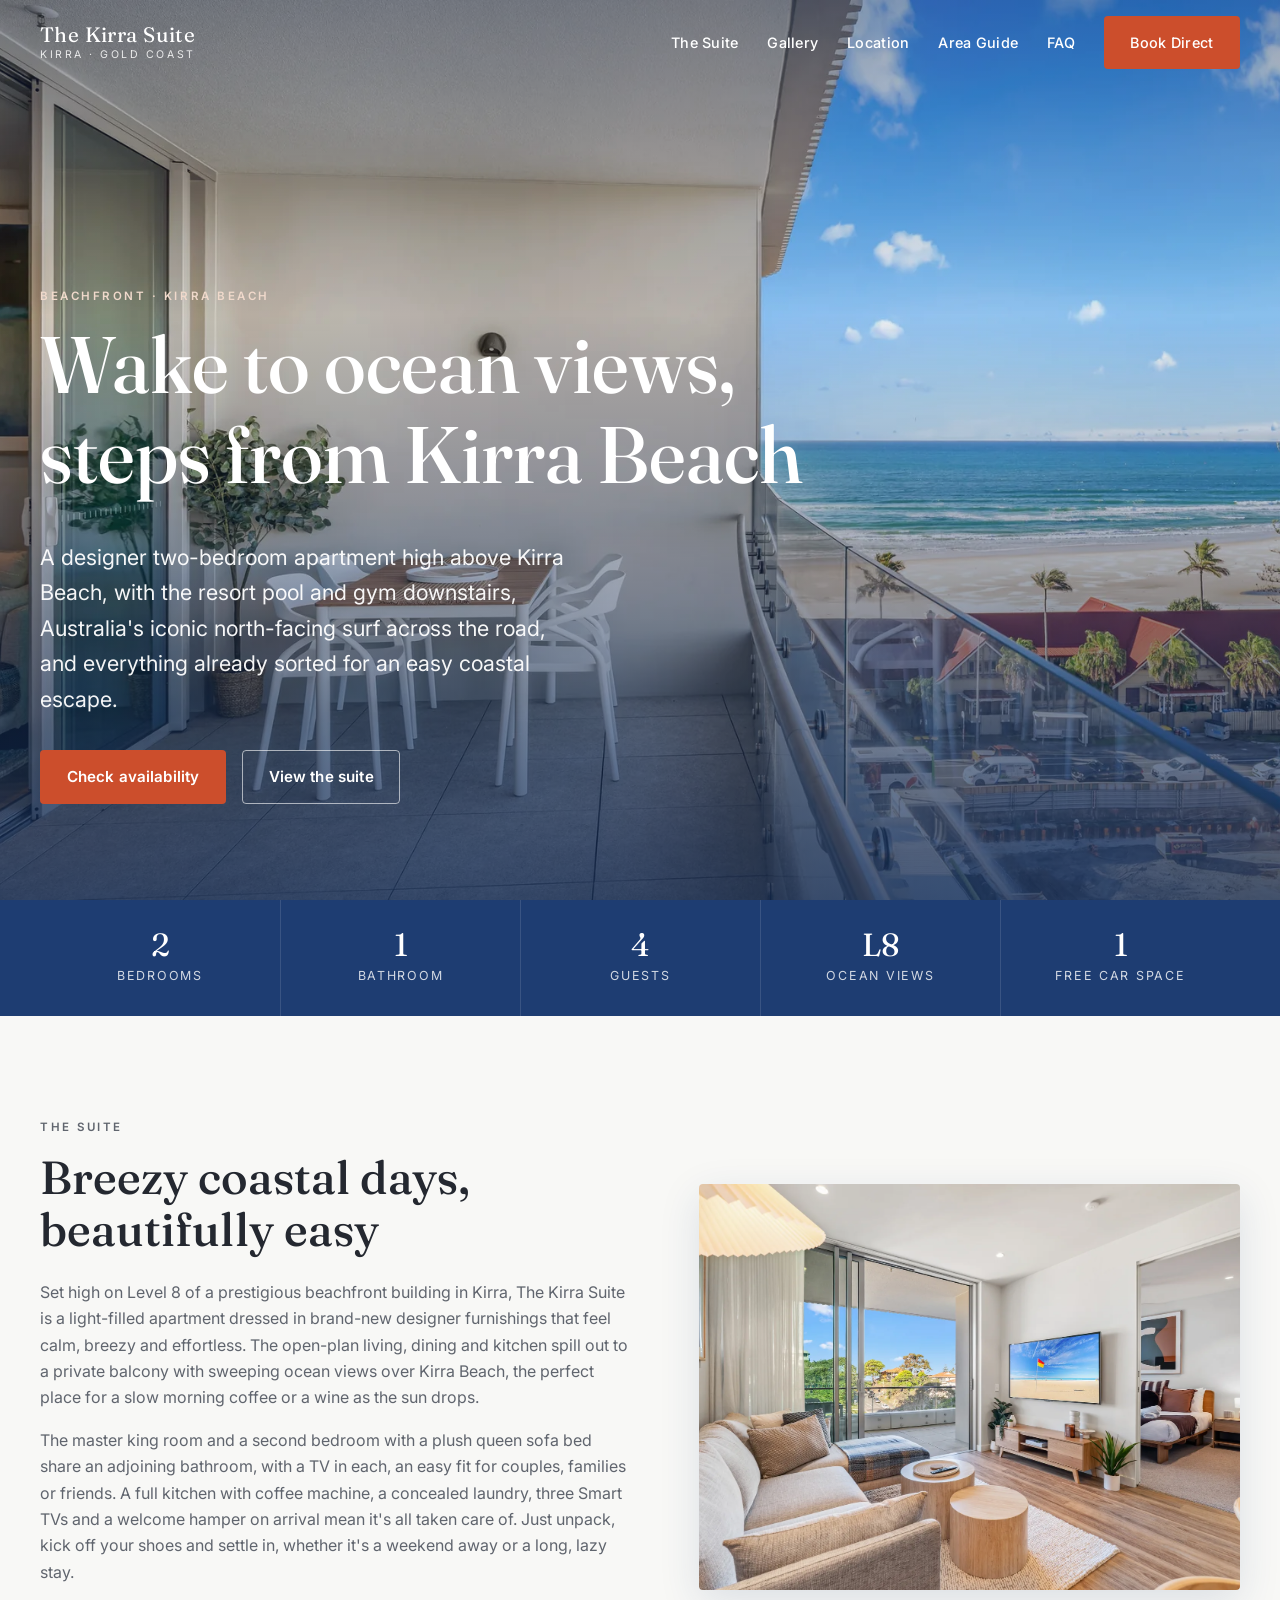
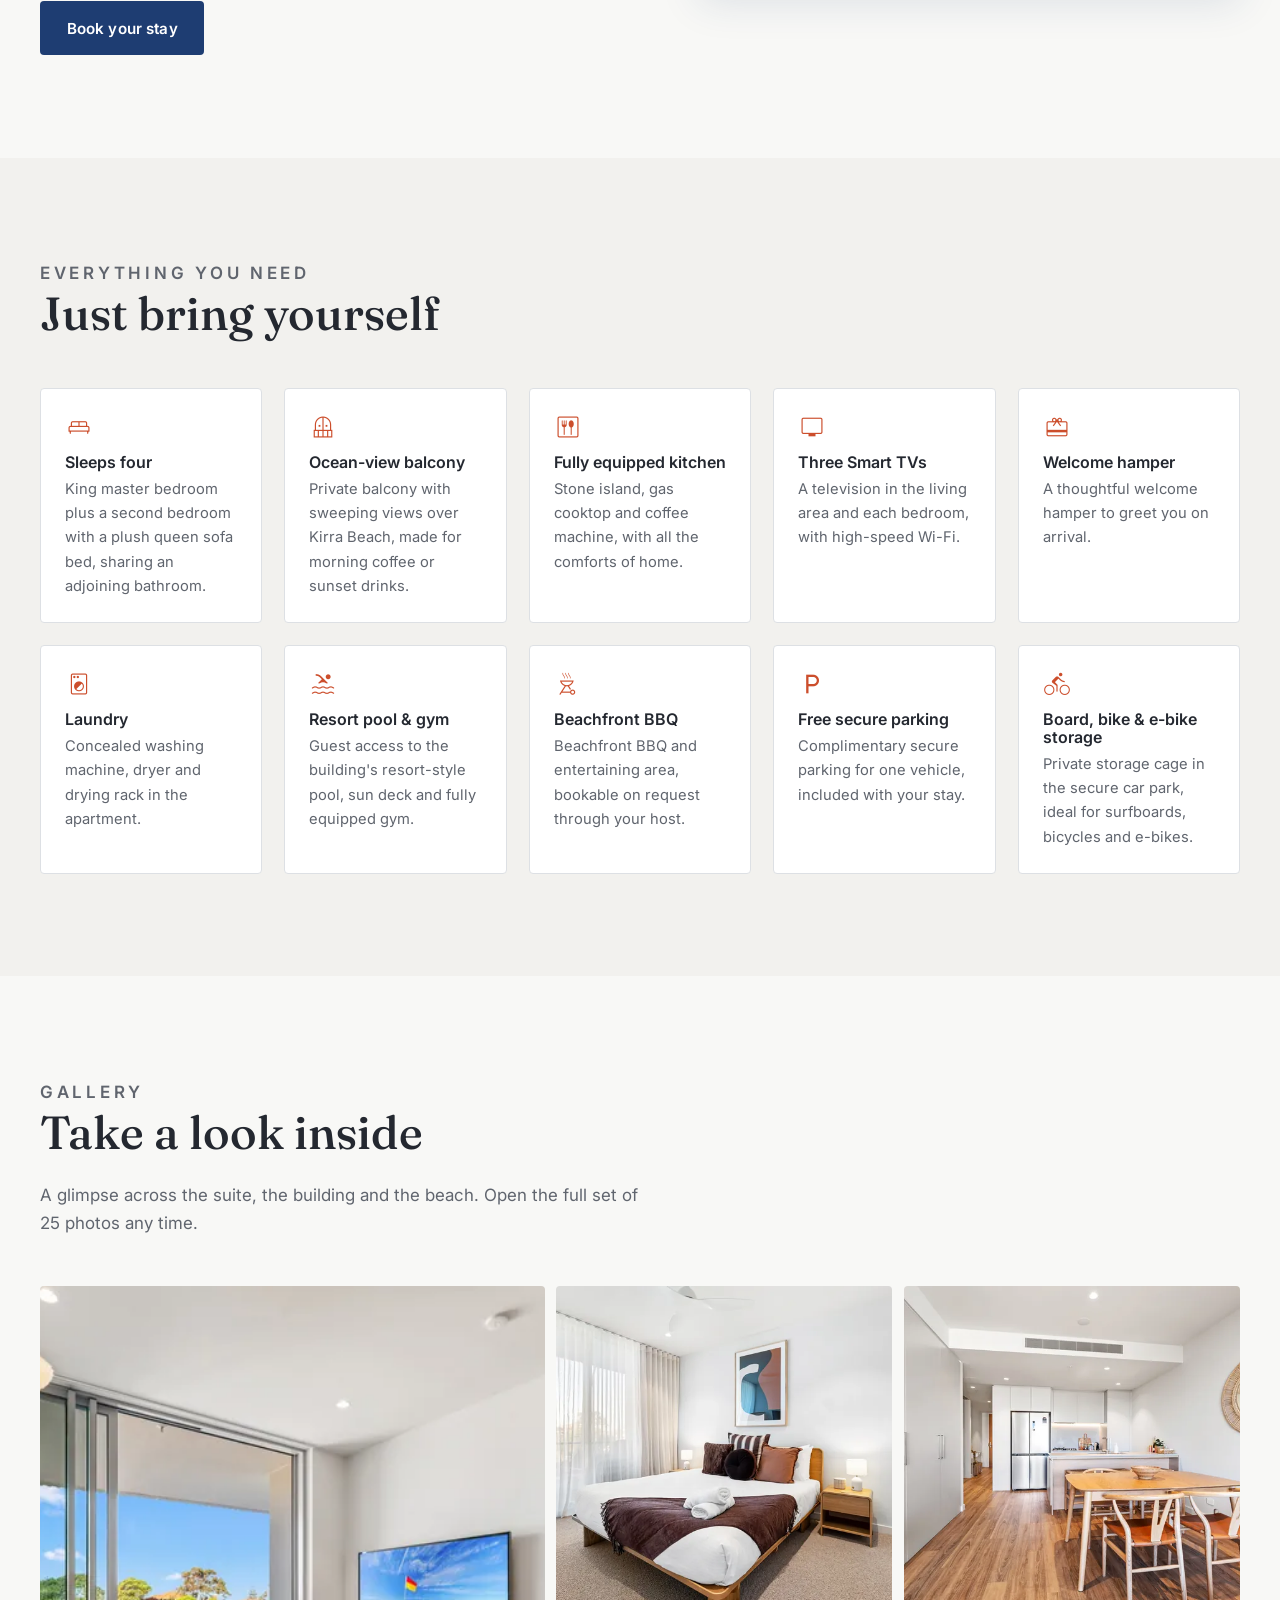
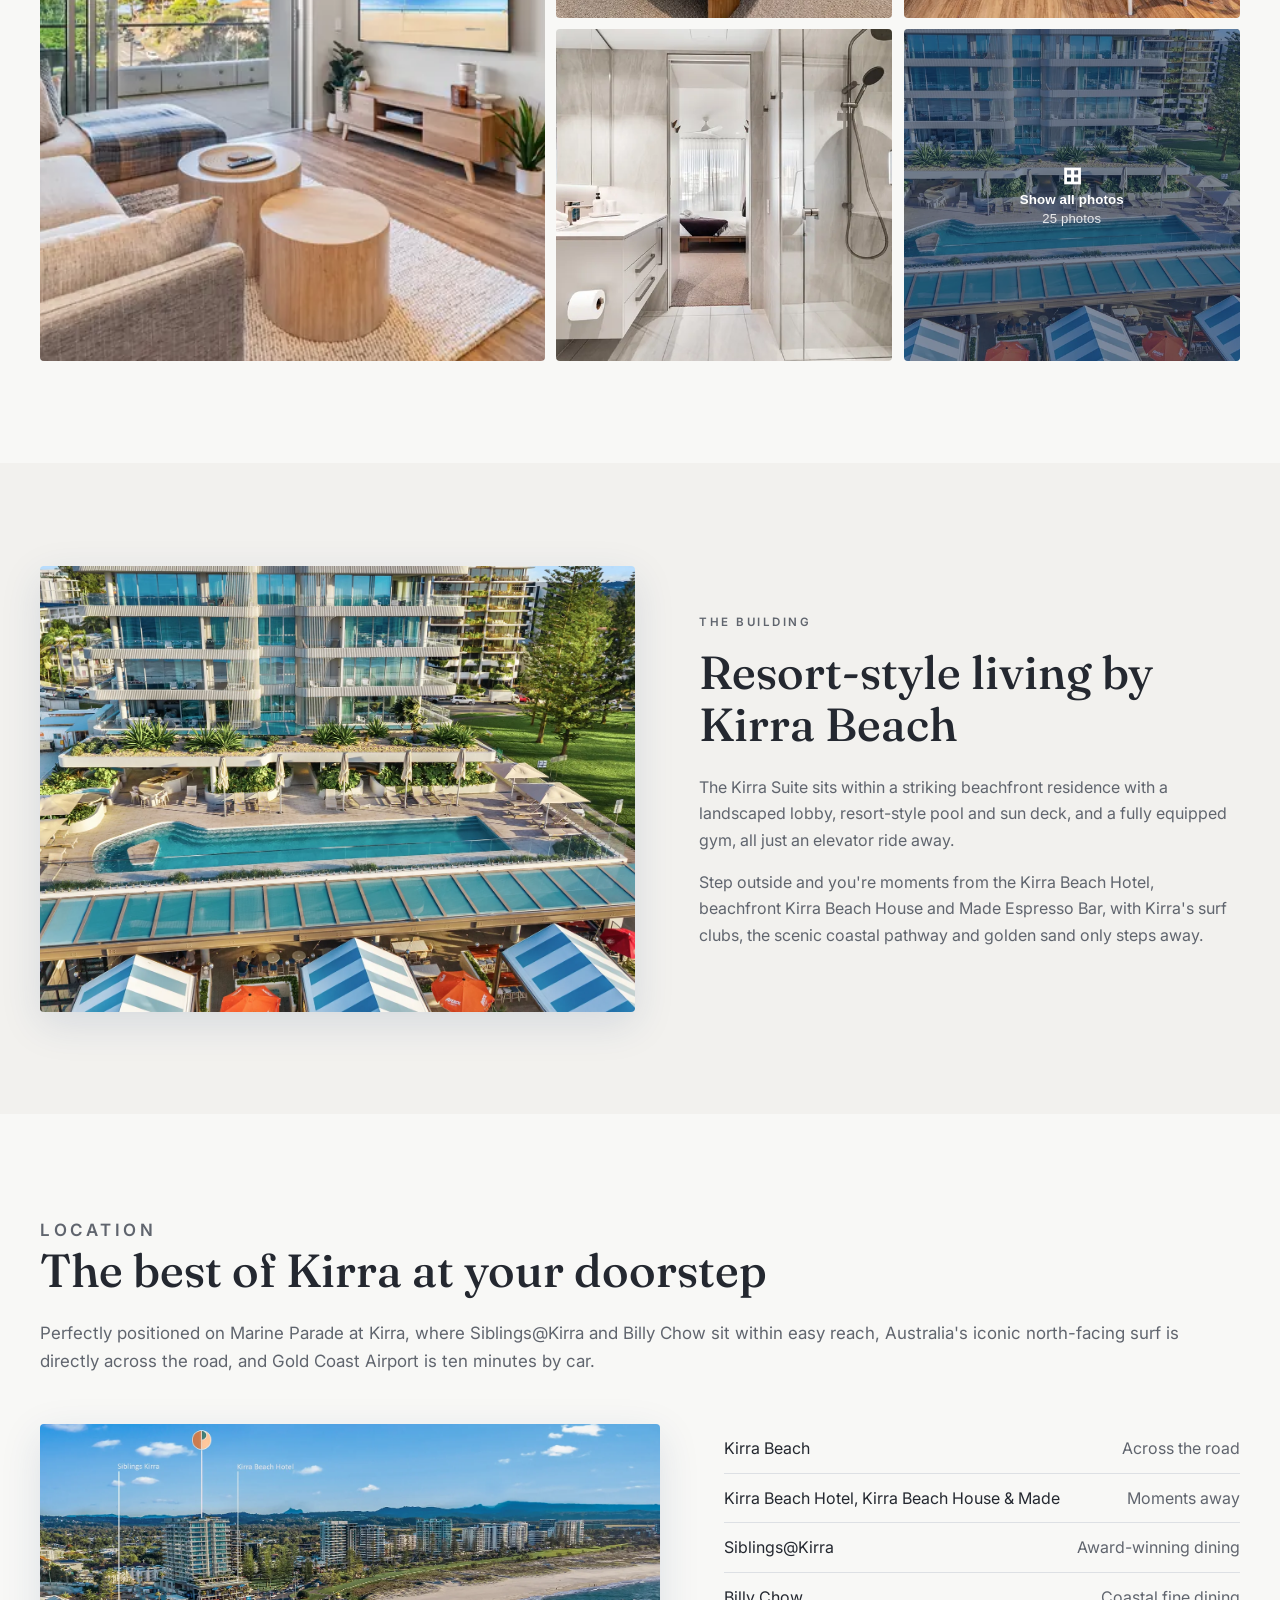
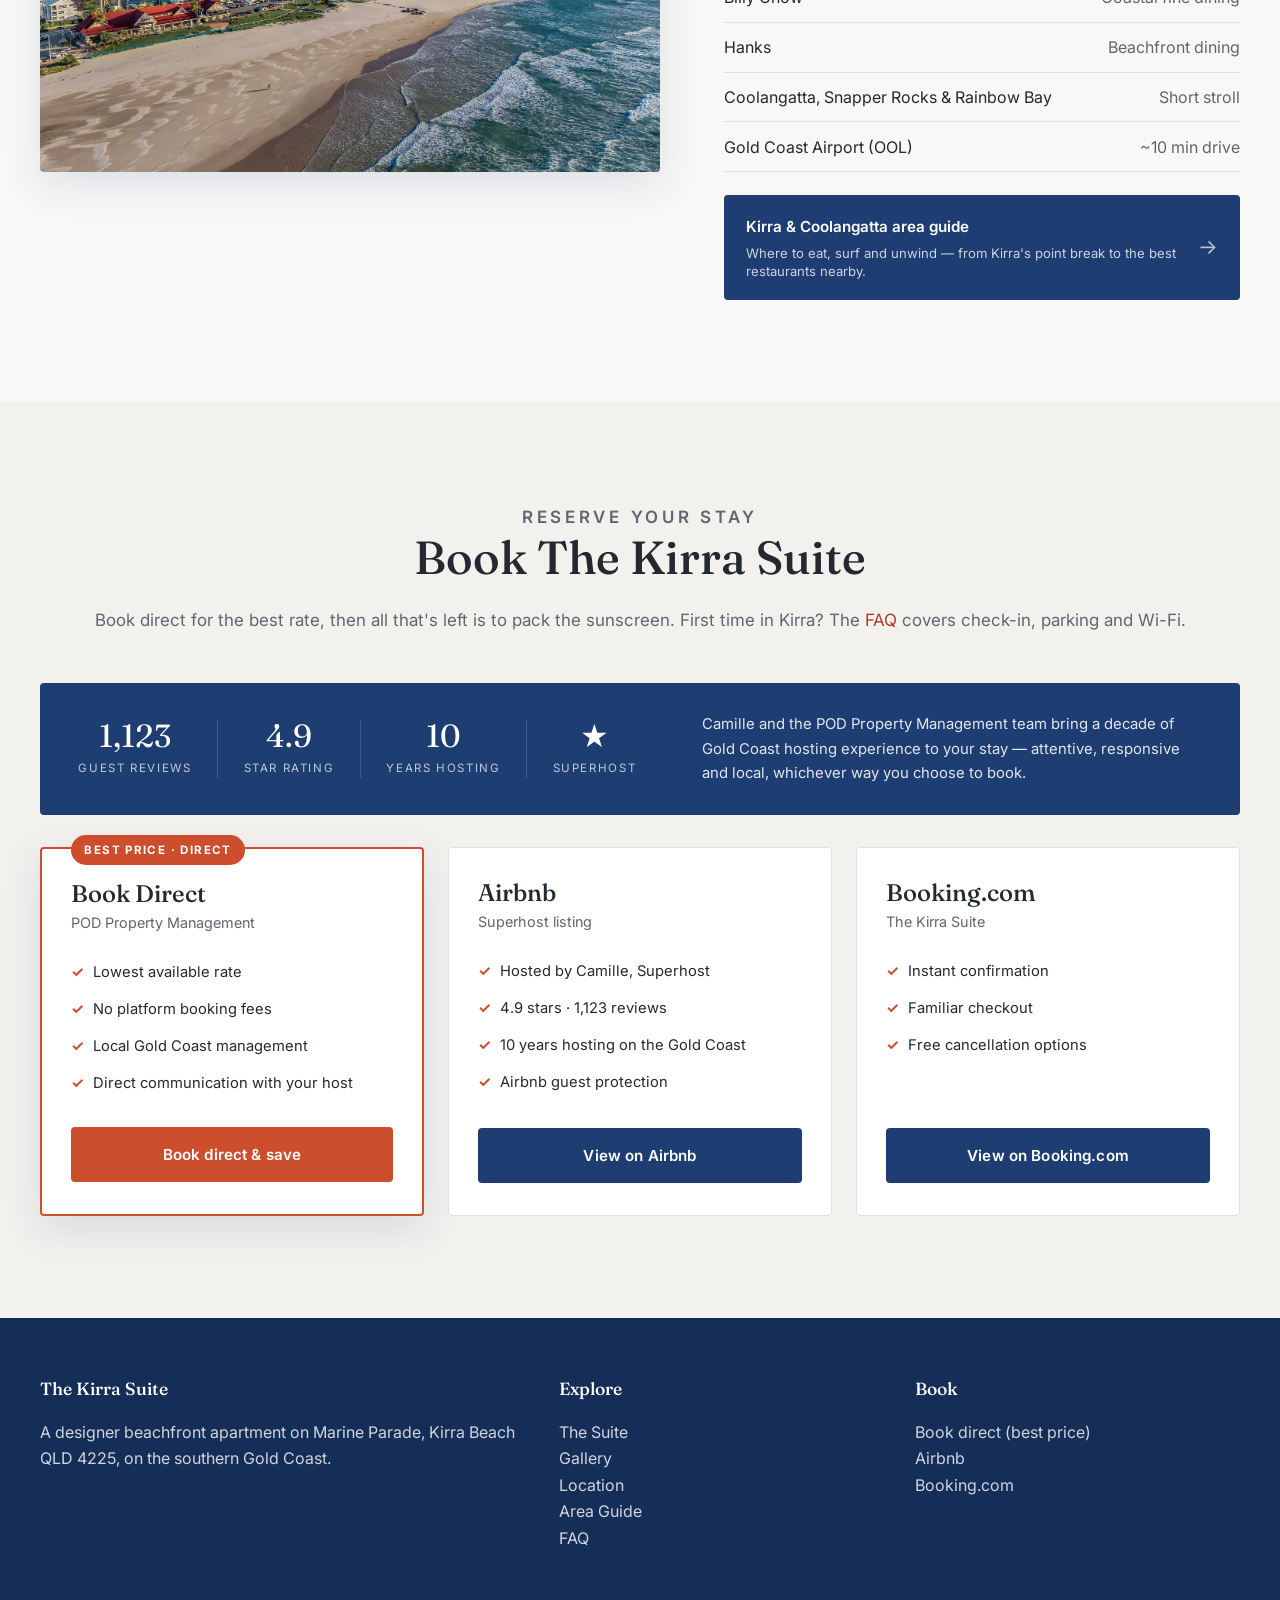
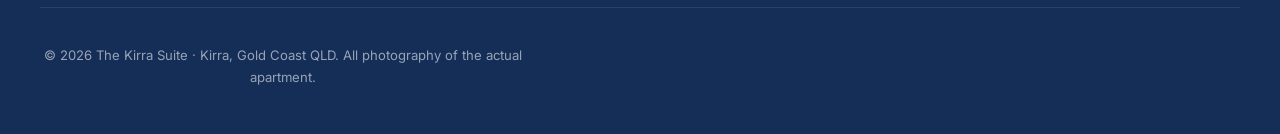
==== commit ffa8b3ae: "New colour theme: cobalt + burnt orange-red from interior artwork Replaces the original forest-green" ====
--- a/index.html
+++ b/index.html
@@ -5,7 +5,7 @@
   <meta name="viewport" content="width=device-width, initial-scale=1.0" />
   <title>The Kirra Suite | Beachfront Holiday Apartment in Kirra, Gold Coast</title>
   <meta name="description" content="Book The Kirra Suite, a designer 2-bedroom beachfront holiday apartment in Kirra on the Gold Coast. Ocean views, resort pool and gym, sleeps 4, steps from Kirra Beach. Book direct and save." />
-  <meta name="theme-color" content="#1a3a3a" />
+  <meta name="theme-color" content="#1e3d72" />
   <link rel="canonical" href="https://kirrasuite.com/" />
   <meta name="robots" content="index, follow, max-image-preview:large, max-snippet:-1" />
   <link rel="preload" as="image" href="assets/img/gallery/balcony-ocean-lg.webp" type="image/webp" fetchpriority="high" />
--- a/assets/css/styles.css
+++ b/assets/css/styles.css
@@ -1,15 +1,15 @@
 /* The Kirra Suite brochure site styles */
 
 :root {
-  --teal: #1a3a3a;          /* brand (matches Miles/Kirra Point) */
-  --teal-deep: #122a2a;
-  --terracotta: #b5673f;    /* warm accent from the interior styling */
-  --terracotta-dark: #9a5532;
-  --sand: #f4efe8;
-  --cream: #fbf8f3;
-  --ink: #2b2a28;
-  --muted: #6f6a63;
-  --line: #e4ddd2;
+  --teal: #1e3d72;          /* cobalt — right painting */
+  --teal-deep: #152e58;
+  --terracotta: #cc4e2c;    /* burnt orange-red — left painting */
+  --terracotta-dark: #a83e22;
+  --sand: #f2f1ee;
+  --cream: #f8f8f6;
+  --ink: #242830;
+  --muted: #60656e;
+  --line: #dde0e4;
   --white: #ffffff;
 
   --serif: "Fraunces", Georgia, "Times New Roman", serif;
@@ -18,8 +18,8 @@
   --maxw: 1200px;
   --gap: clamp(1rem, 3vw, 2rem);
   --radius: 4px;
-  --shadow: 0 12px 40px rgba(26, 58, 58, 0.12);
-  --shadow-sm: 0 4px 18px rgba(26, 58, 58, 0.08);
+  --shadow: 0 12px 40px rgba(30, 61, 114, 0.13);
+  --shadow-sm: 0 4px 18px rgba(30, 61, 114, 0.08);
 }
 
 *,
@@ -100,7 +100,7 @@
   transition: background 0.3s ease, box-shadow 0.3s ease, padding 0.3s ease;
 }
 .site-header.is-scrolled {
-  background: rgba(251, 248, 243, 0.96);
+  background: rgba(248, 248, 246, 0.96);
   backdrop-filter: blur(8px);
   box-shadow: var(--shadow-sm);
   padding-top: 0.7rem;
@@ -139,7 +139,7 @@
 .hero__media::after {
   content: "";
   position: absolute; inset: 0;
-  background: linear-gradient(180deg, rgba(18,42,42,0.45) 0%, rgba(18,42,42,0.08) 35%, rgba(18,42,42,0.78) 100%);
+  background: linear-gradient(180deg, rgba(21,46,88,0.45) 0%, rgba(21,46,88,0.08) 35%, rgba(21,46,88,0.78) 100%);
 }
 .hero__inner { position: relative; z-index: 2; padding-bottom: clamp(3rem, 8vw, 6rem); padding-top: 8rem; }
 .hero h1 { font-size: clamp(2.6rem, 7vw, 5rem); max-width: 16ch; }
@@ -218,20 +218,20 @@
   align-items: center;
   justify-content: center;
   gap: 0.25rem;
-  background: rgba(18, 42, 42, 0.55);
+  background: rgba(21, 46, 88, 0.55);
   color: var(--white);
   font-weight: 600;
   letter-spacing: 0.01em;
   transition: background 0.25s ease;
 }
-.mosaic__tile:hover .mosaic__more { background: rgba(18, 42, 42, 0.68); }
+.mosaic__tile:hover .mosaic__more { background: rgba(21, 46, 88, 0.68); }
 .mosaic__more .icon { font-size: 1.5rem; line-height: 1; }
 .mosaic__more .count { font-size: 0.82rem; opacity: 0.85; font-weight: 500; }
 
 /* ---------- Lightbox ---------- */
 .lightbox {
   position: fixed; inset: 0; z-index: 100;
-  background: rgba(18, 42, 42, 0.94);
+  background: rgba(21, 46, 88, 0.94);
   display: none;
   align-items: center;
   justify-content: center;
@@ -308,7 +308,7 @@
 .page-hero--short { min-height: 38vh; }
 .page-hero__media { position: absolute; inset: 0; overflow: hidden; }
 .page-hero__media img { width: 100%; height: 100%; object-fit: cover; }
-.page-hero__media::after { content: ""; position: absolute; inset: 0; background: linear-gradient(180deg, rgba(18,42,42,0.5) 0%, rgba(18,42,42,0.15) 42%, rgba(18,42,42,0.82) 100%); }
+.page-hero__media::after { content: ""; position: absolute; inset: 0; background: linear-gradient(180deg, rgba(21,46,88,0.5) 0%, rgba(21,46,88,0.15) 42%, rgba(21,46,88,0.82) 100%); }
 .page-hero__inner { position: relative; z-index: 2; padding: 7rem 0 2.6rem; }
 .page-hero h1 { font-size: clamp(2.1rem, 5vw, 3.4rem); max-width: 18ch; }
 .page-hero__tag { max-width: 48ch; opacity: 0.95; margin: 0.6rem 0 0; font-size: 1.05rem; }
@@ -361,7 +361,7 @@
 #navBackdrop {
   position: fixed; inset: 0;
   z-index: 48;
-  background: rgba(18, 42, 42, 0.45);
+  background: rgba(21, 46, 88, 0.45);
   opacity: 0;
   pointer-events: none;
   transition: opacity 0.3s ease;
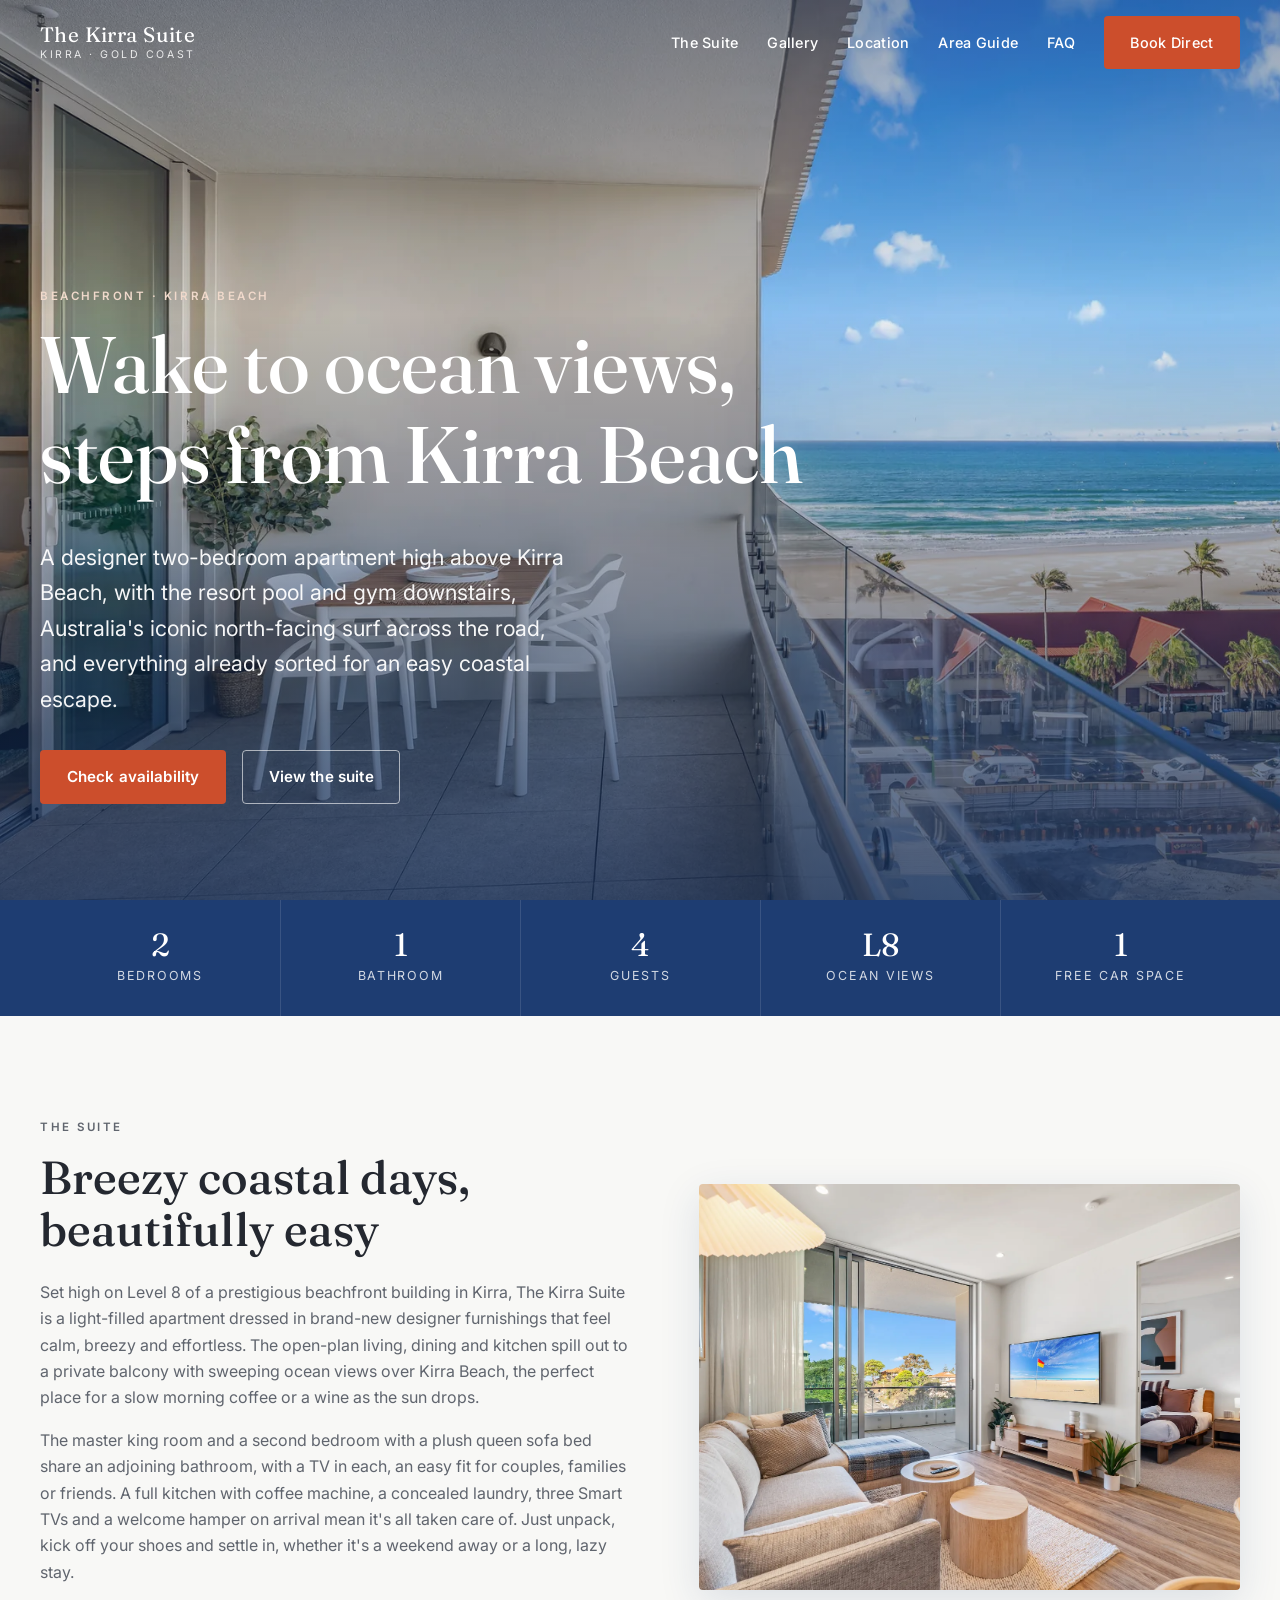
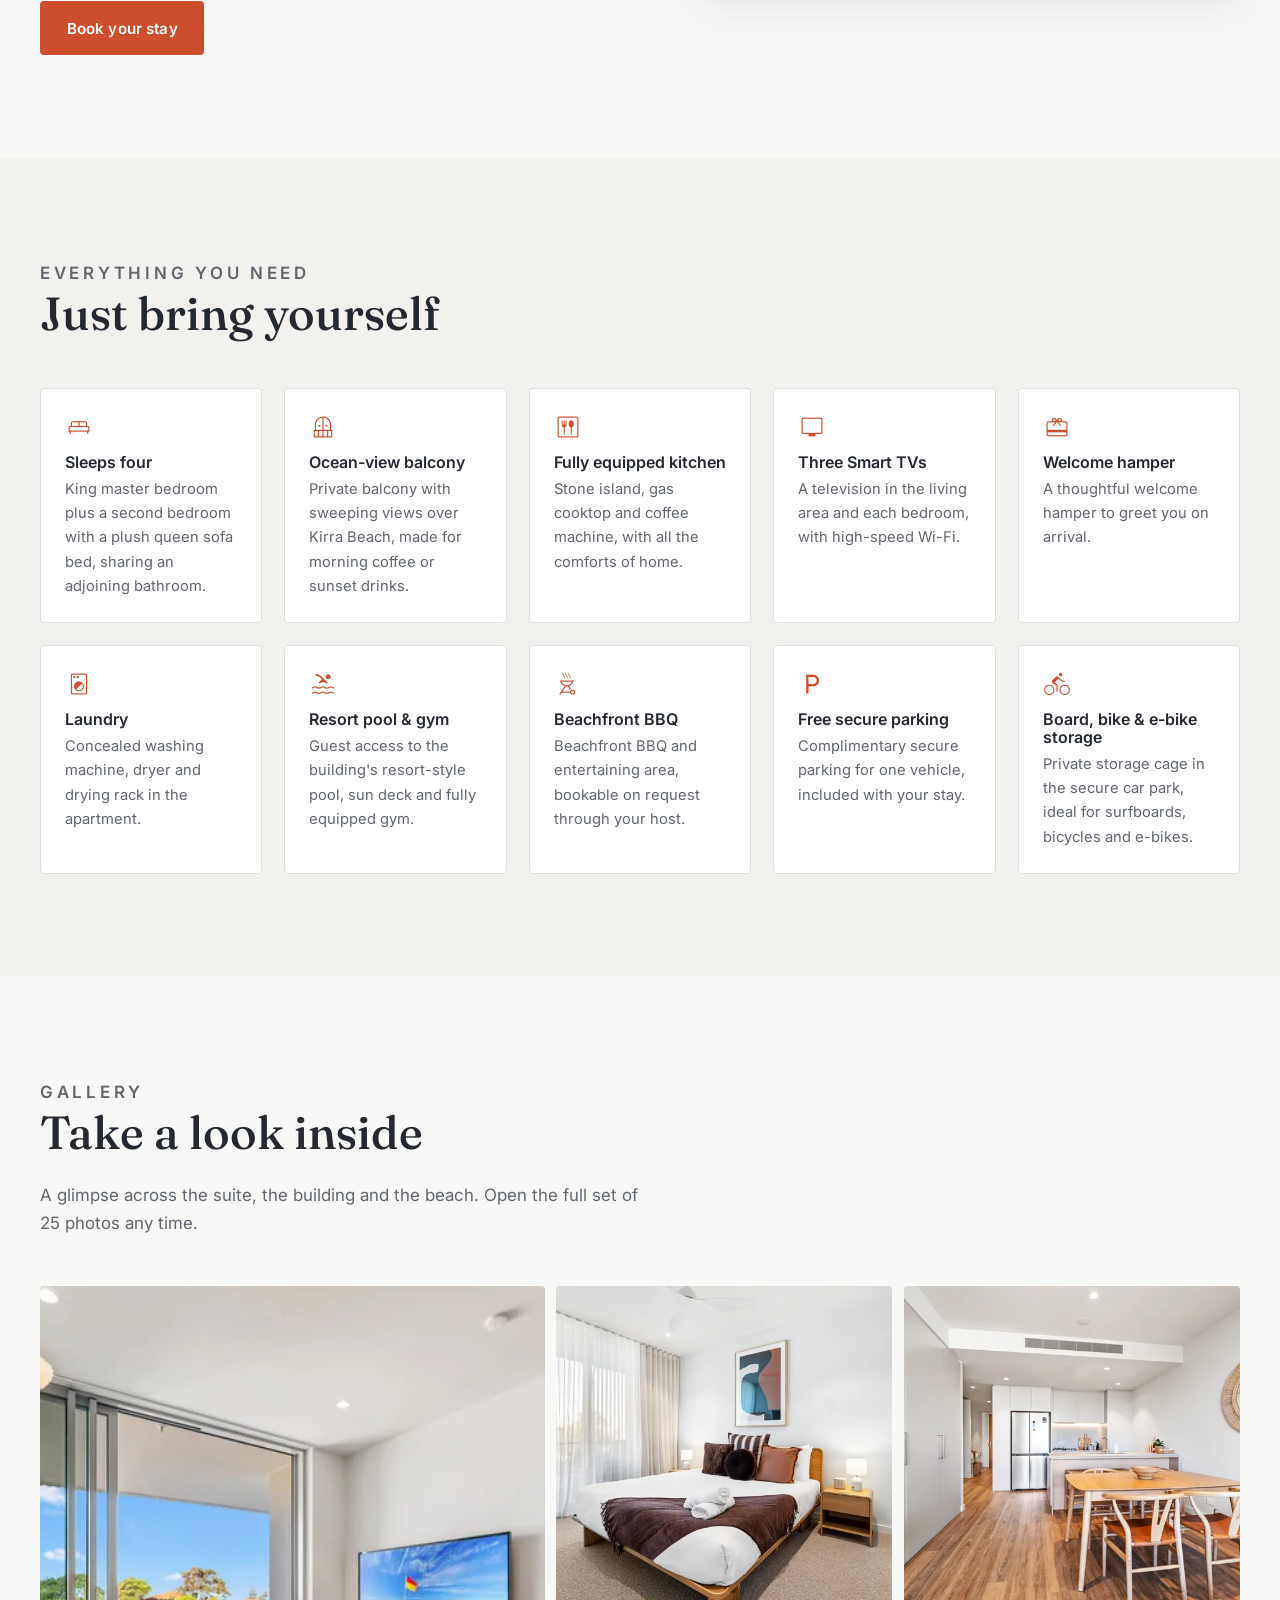
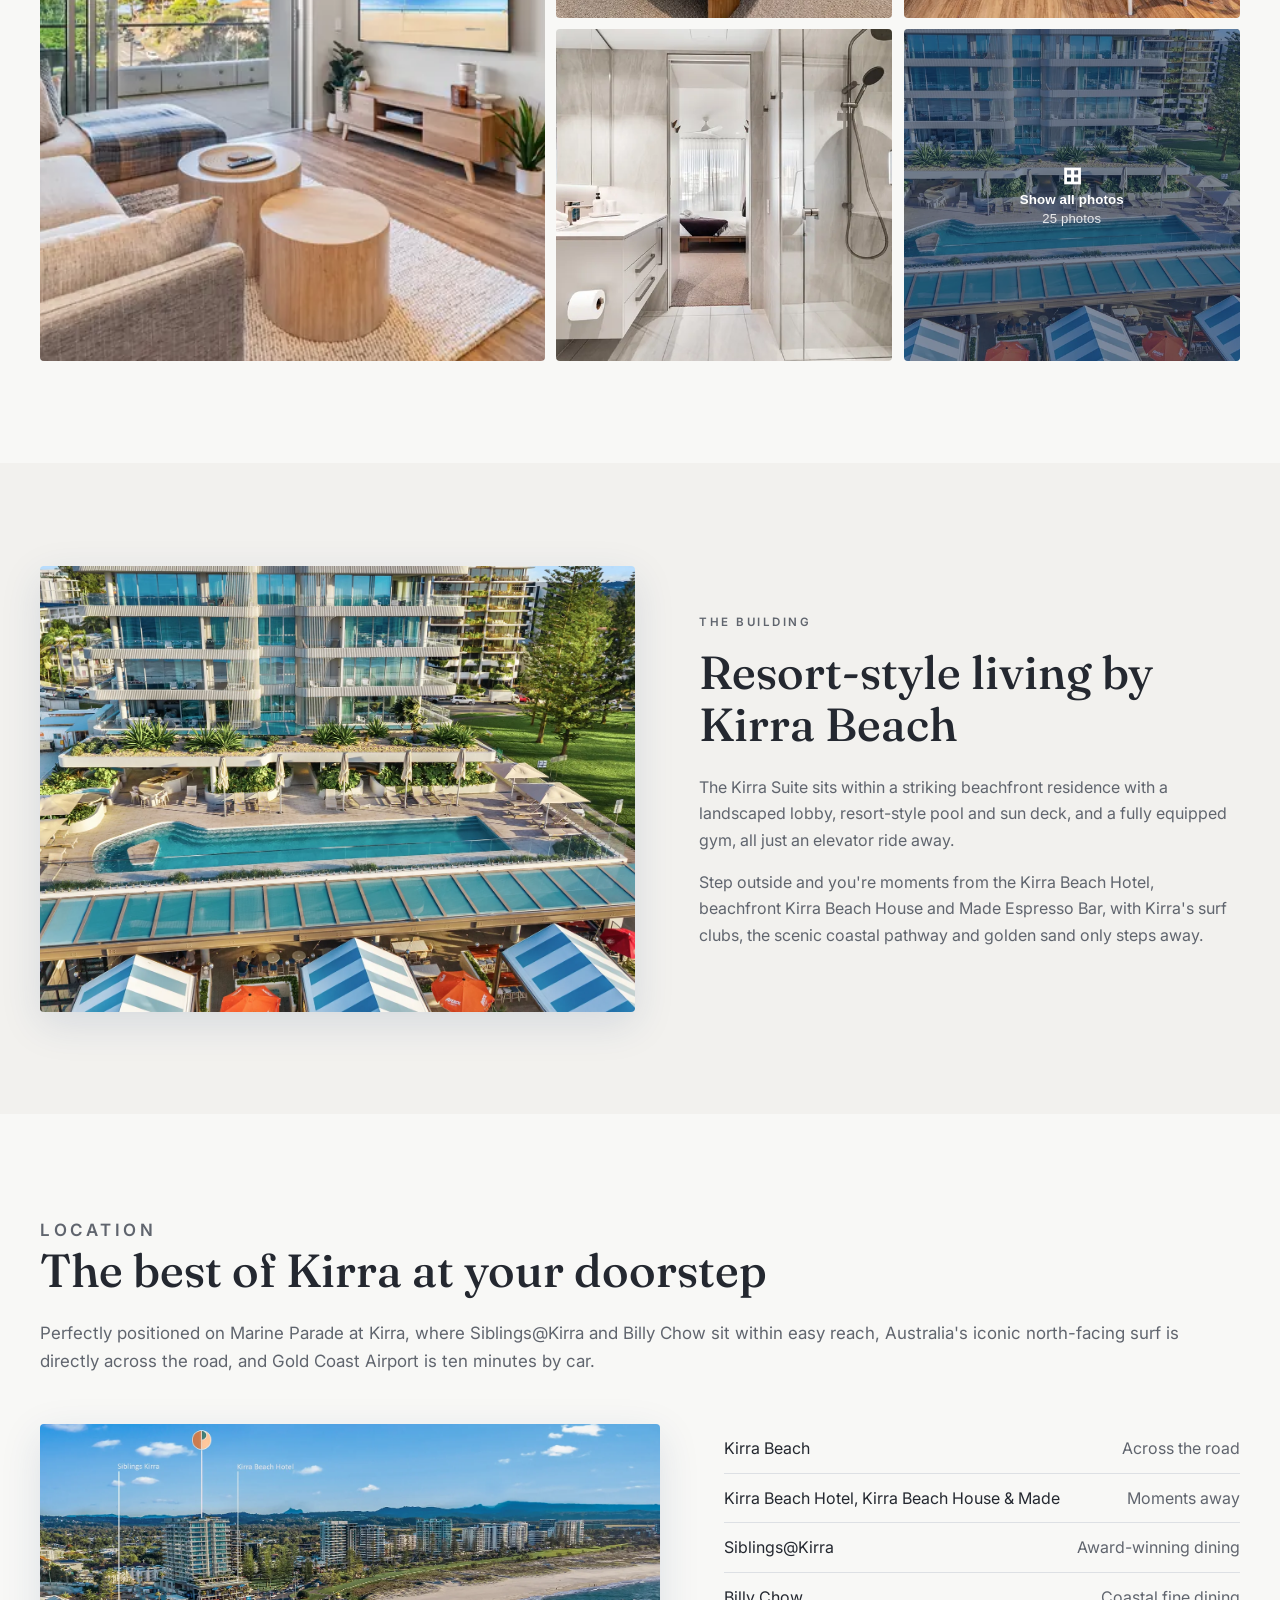
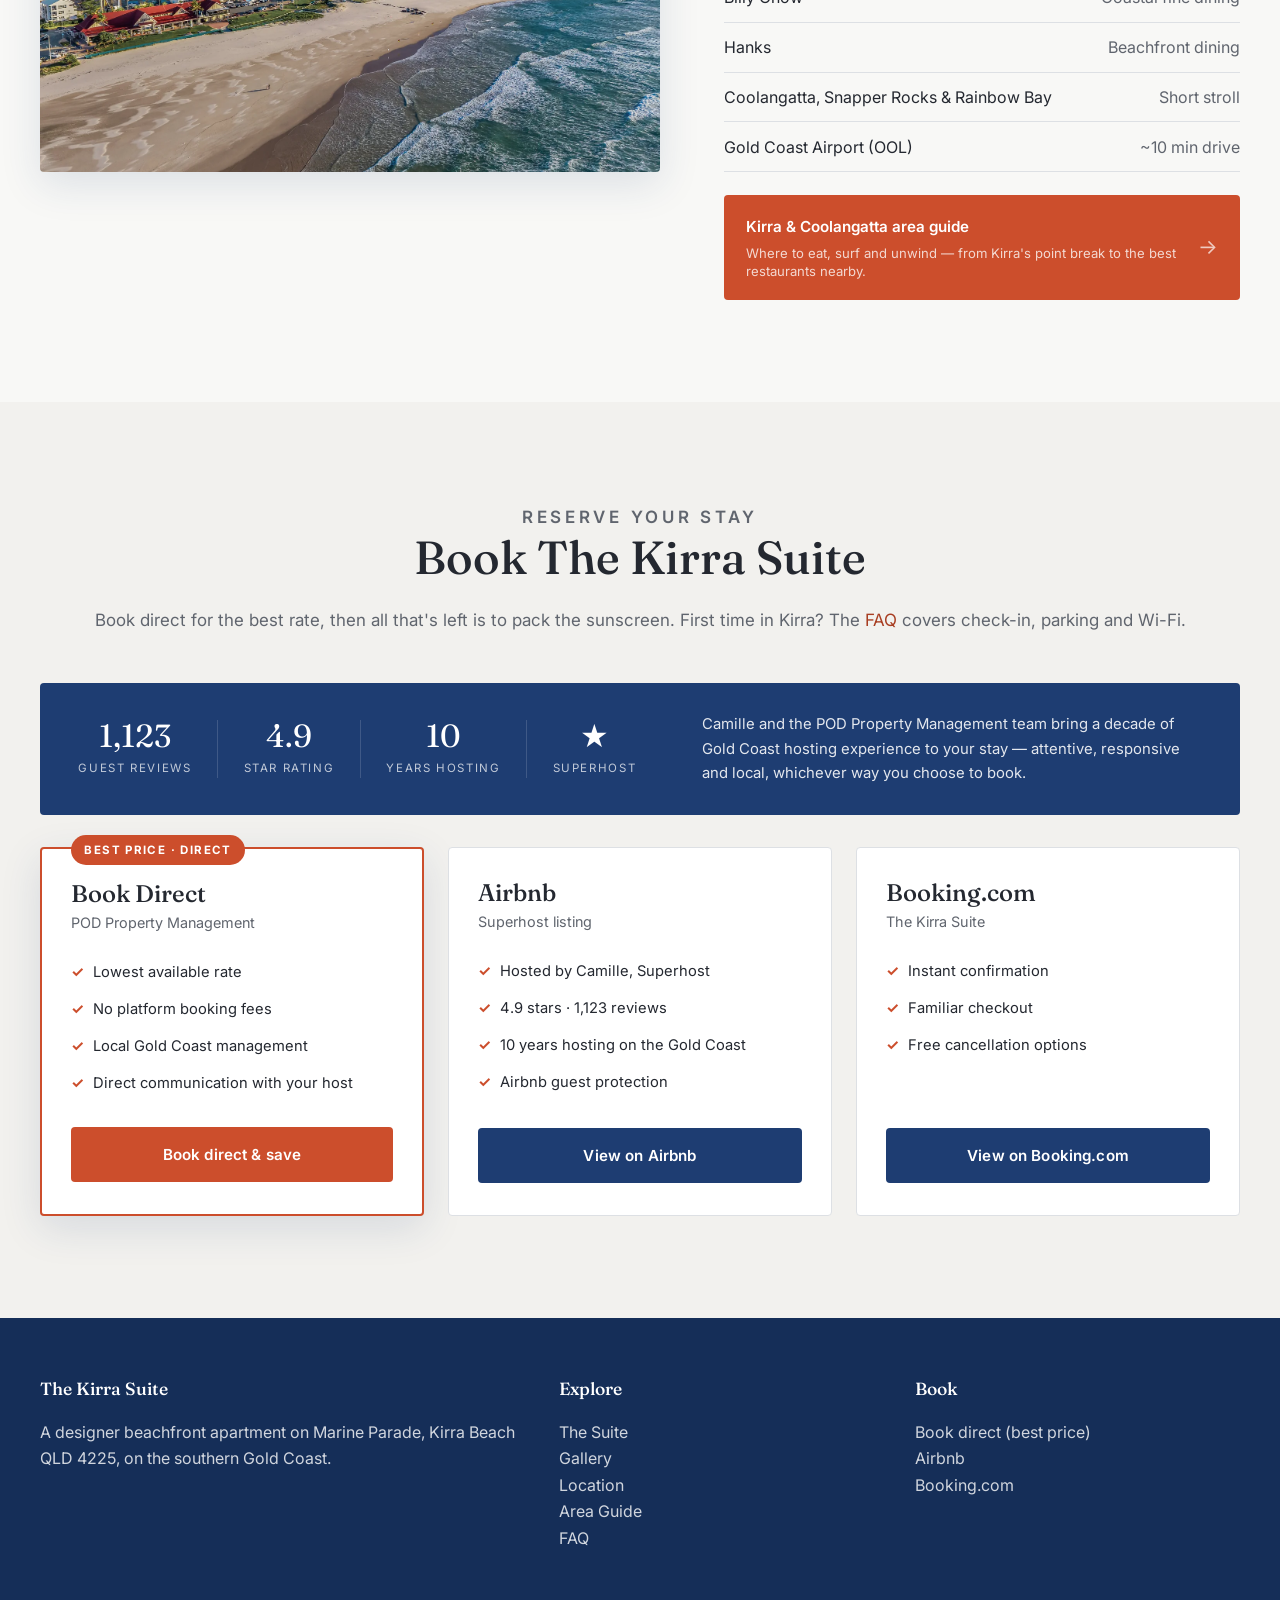
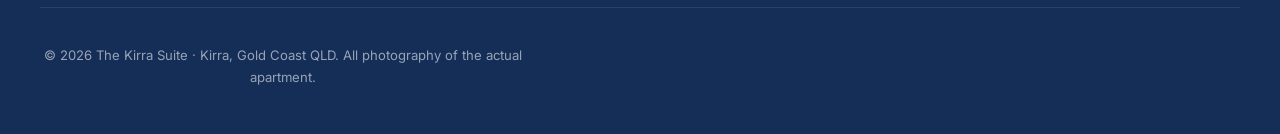
==== commit 74bee504: "Use terracotta for Book your stay and area guide CTA Both primary action CTAs on the index page now " ====
--- a/index.html
+++ b/index.html
@@ -166,7 +166,7 @@
           <h2>Breezy coastal days, beautifully easy</h2>
           <p>Set high on Level 8 of a prestigious beachfront building in Kirra, The Kirra Suite is a light-filled apartment dressed in brand-new designer furnishings that feel calm, breezy and effortless. The open-plan living, dining and kitchen spill out to a private balcony with sweeping ocean views over Kirra Beach, the perfect place for a slow morning coffee or a wine as the sun drops.</p>
           <p>The master king room and a second bedroom with a plush queen sofa bed share an adjoining bathroom, with a TV in each, an easy fit for couples, families or friends. A full kitchen with coffee machine, a concealed laundry, three Smart TVs and a welcome hamper on arrival mean it's all taken care of. Just unpack, kick off your shoes and settle in, whether it's a weekend away or a long, lazy stay.</p>
-          <a href="#book" class="btn btn--dark">Book your stay</a>
+          <a href="#book" class="btn btn--primary">Book your stay</a>
         </div>
         <div class="split__media reveal">
           <picture>
--- a/assets/css/styles.css
+++ b/assets/css/styles.css
@@ -260,11 +260,11 @@
 .location__guide-cta {
   display: flex; align-items: center; justify-content: space-between; gap: 1rem;
   margin-top: 1.4rem; padding: 1.2rem 1.4rem;
-  background: var(--teal); color: var(--white);
+  background: var(--terracotta); color: var(--white);
   border-radius: var(--radius); text-decoration: none;
   transition: background 0.2s ease, transform 0.15s ease;
 }
-.location__guide-cta:hover { background: var(--teal-deep); transform: translateY(-2px); text-decoration: none; }
+.location__guide-cta:hover { background: var(--terracotta-dark); transform: translateY(-2px); text-decoration: none; }
 .location__guide-cta__body { display: flex; flex-direction: column; gap: 0.3rem; }
 .location__guide-cta__body strong { font-size: 0.95rem; font-weight: 600; }
 .location__guide-cta__body span { font-size: 0.82rem; opacity: 0.78; line-height: 1.4; }
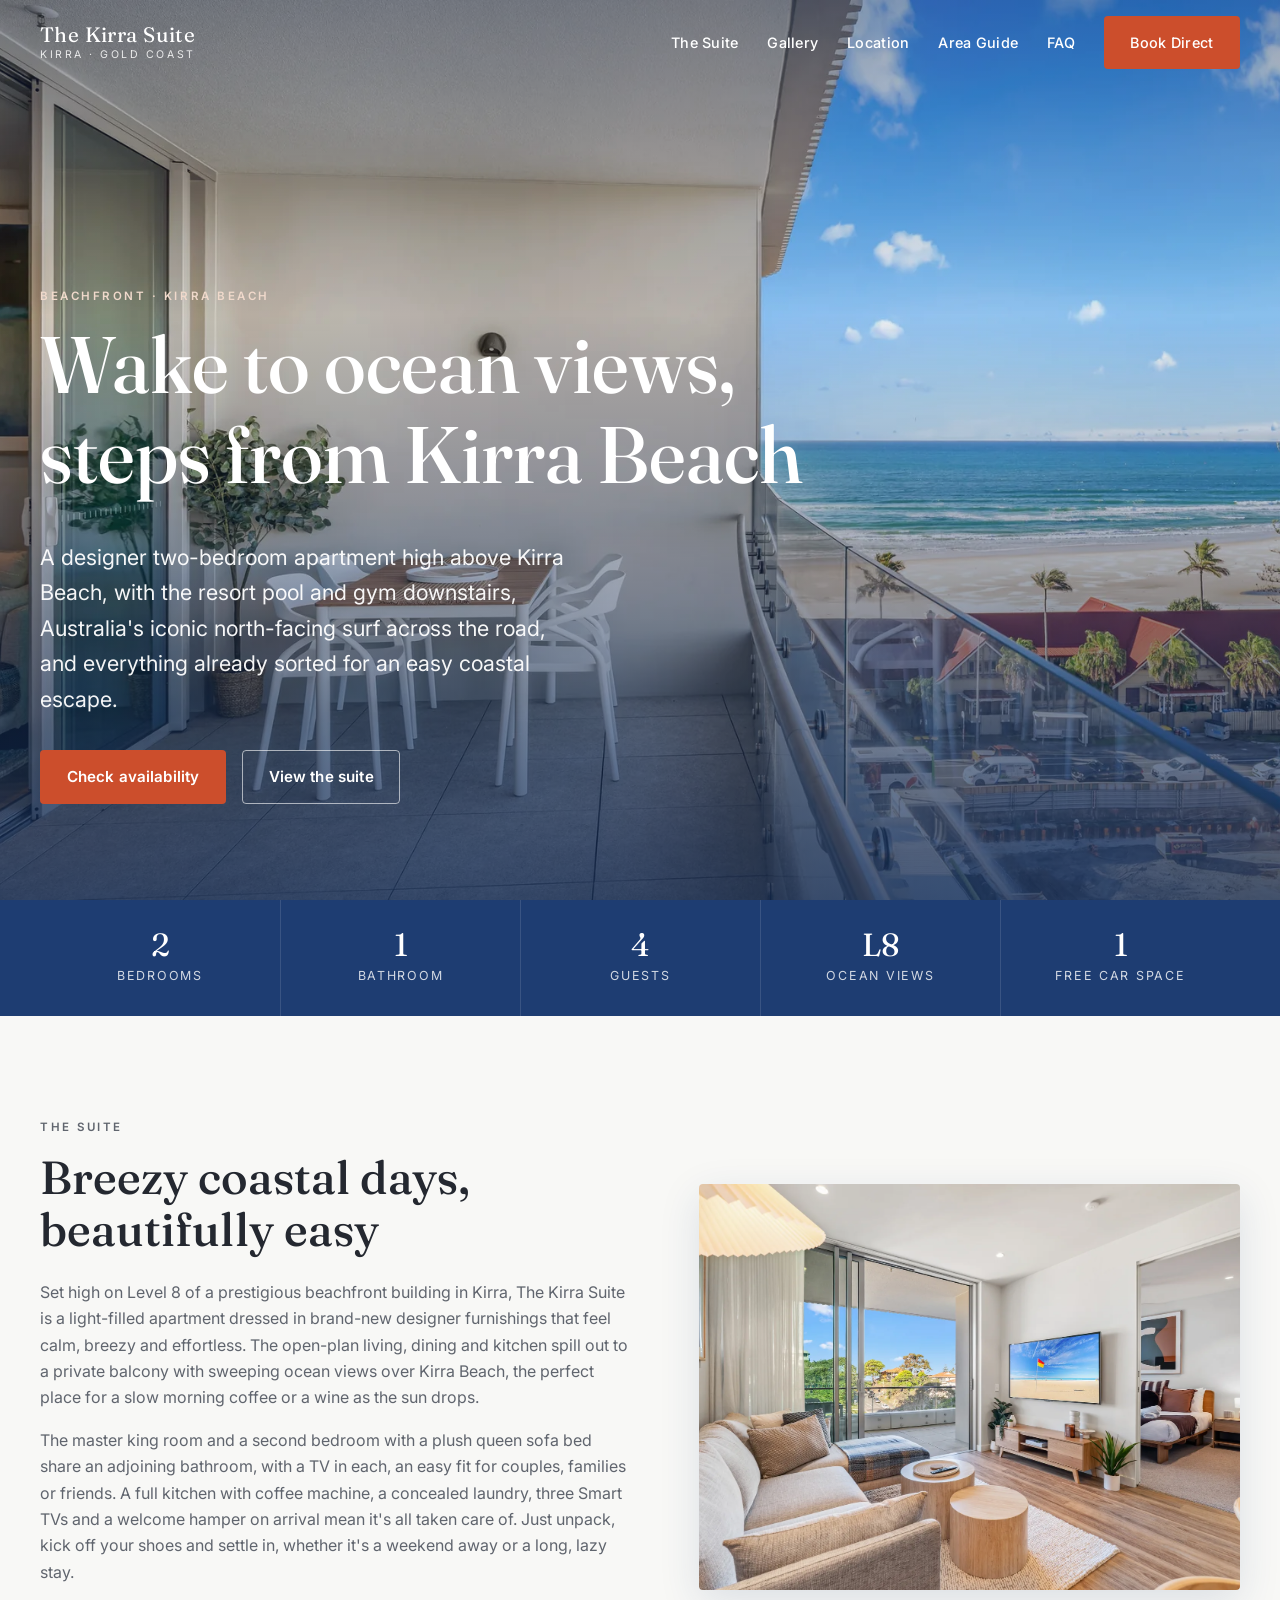
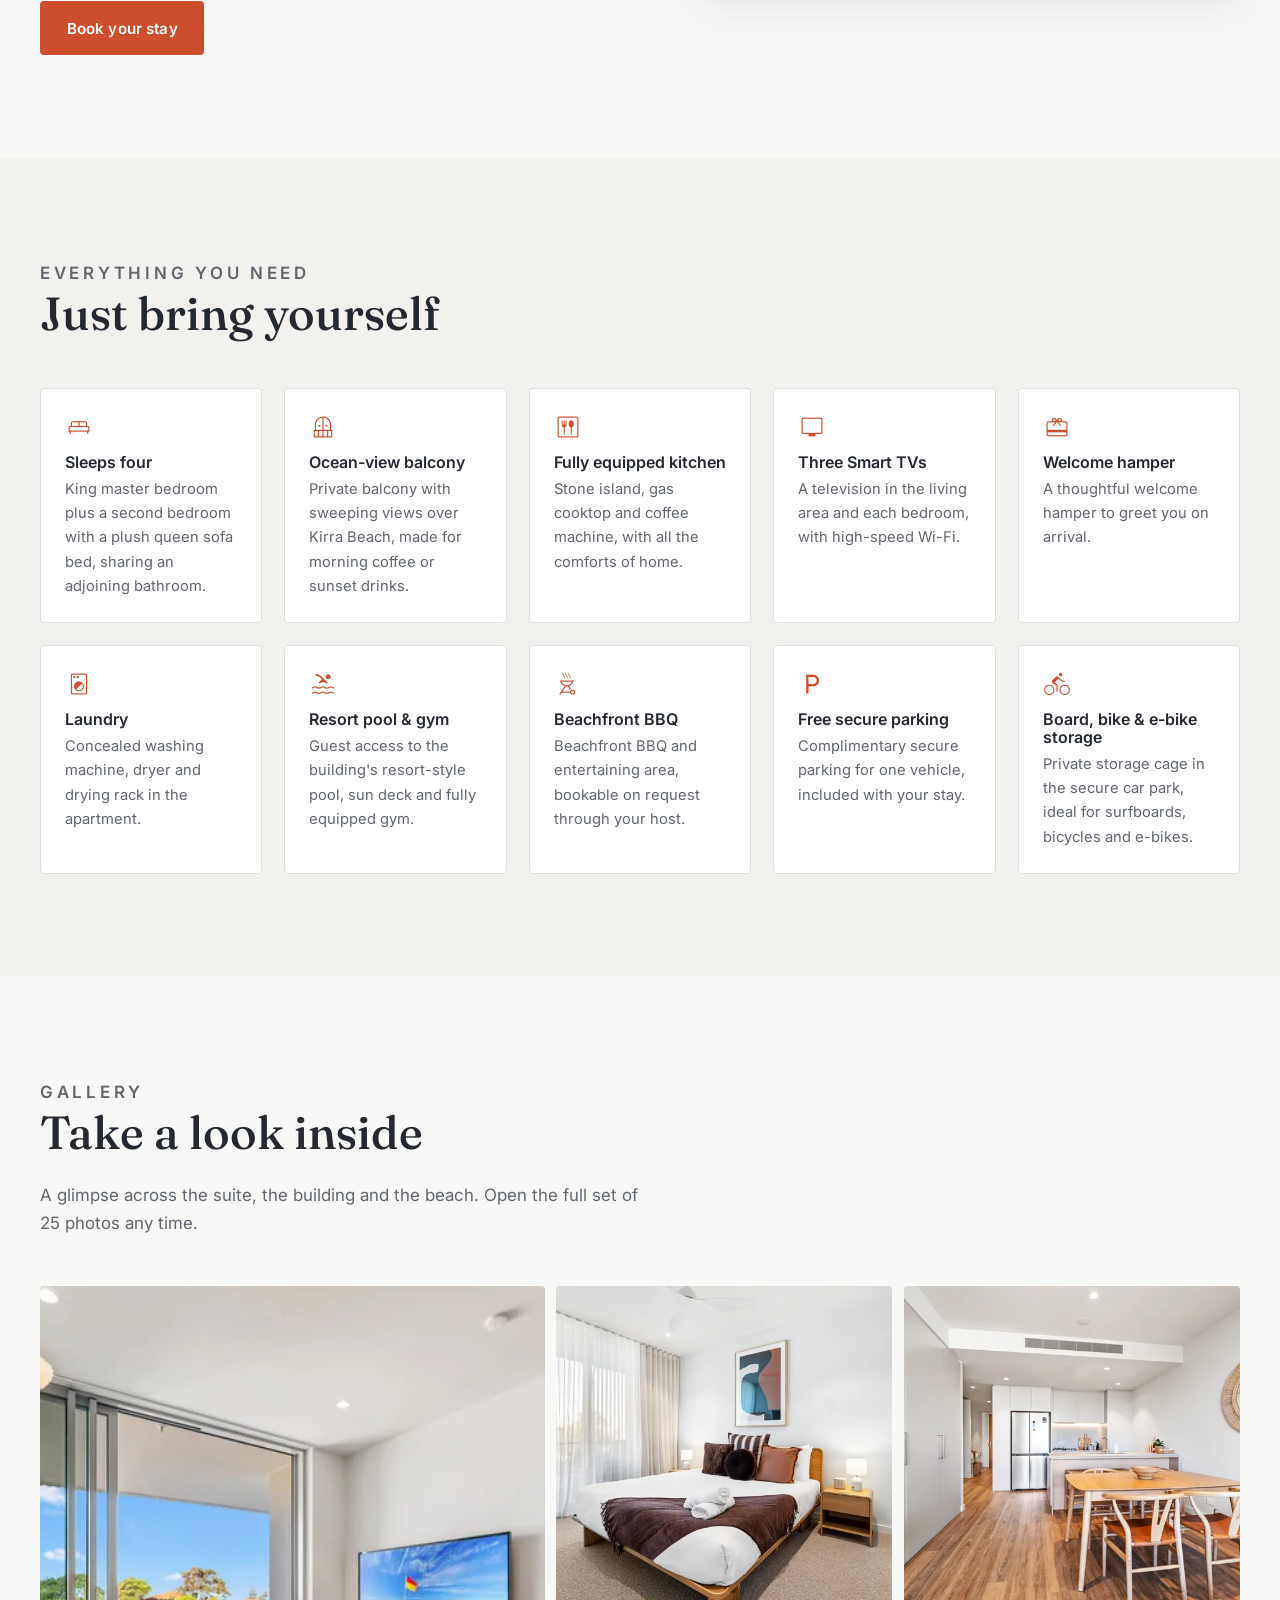
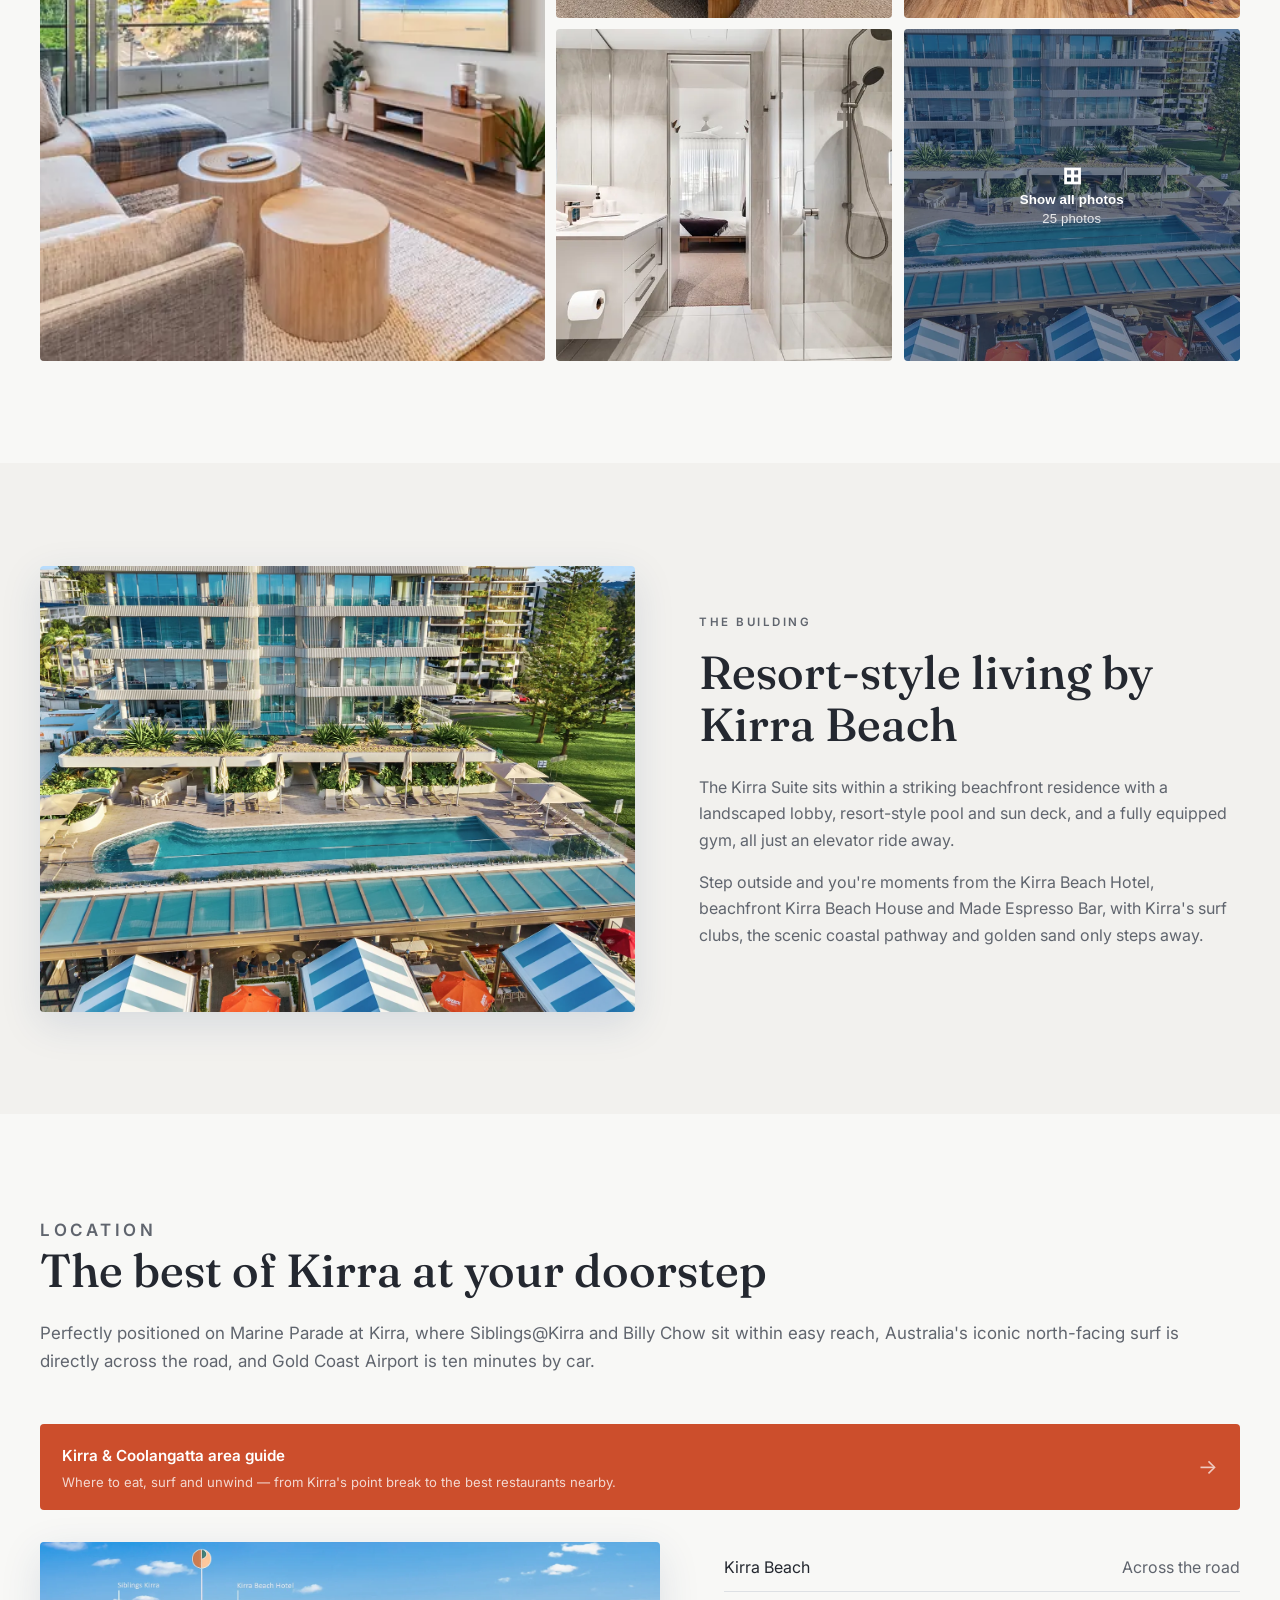
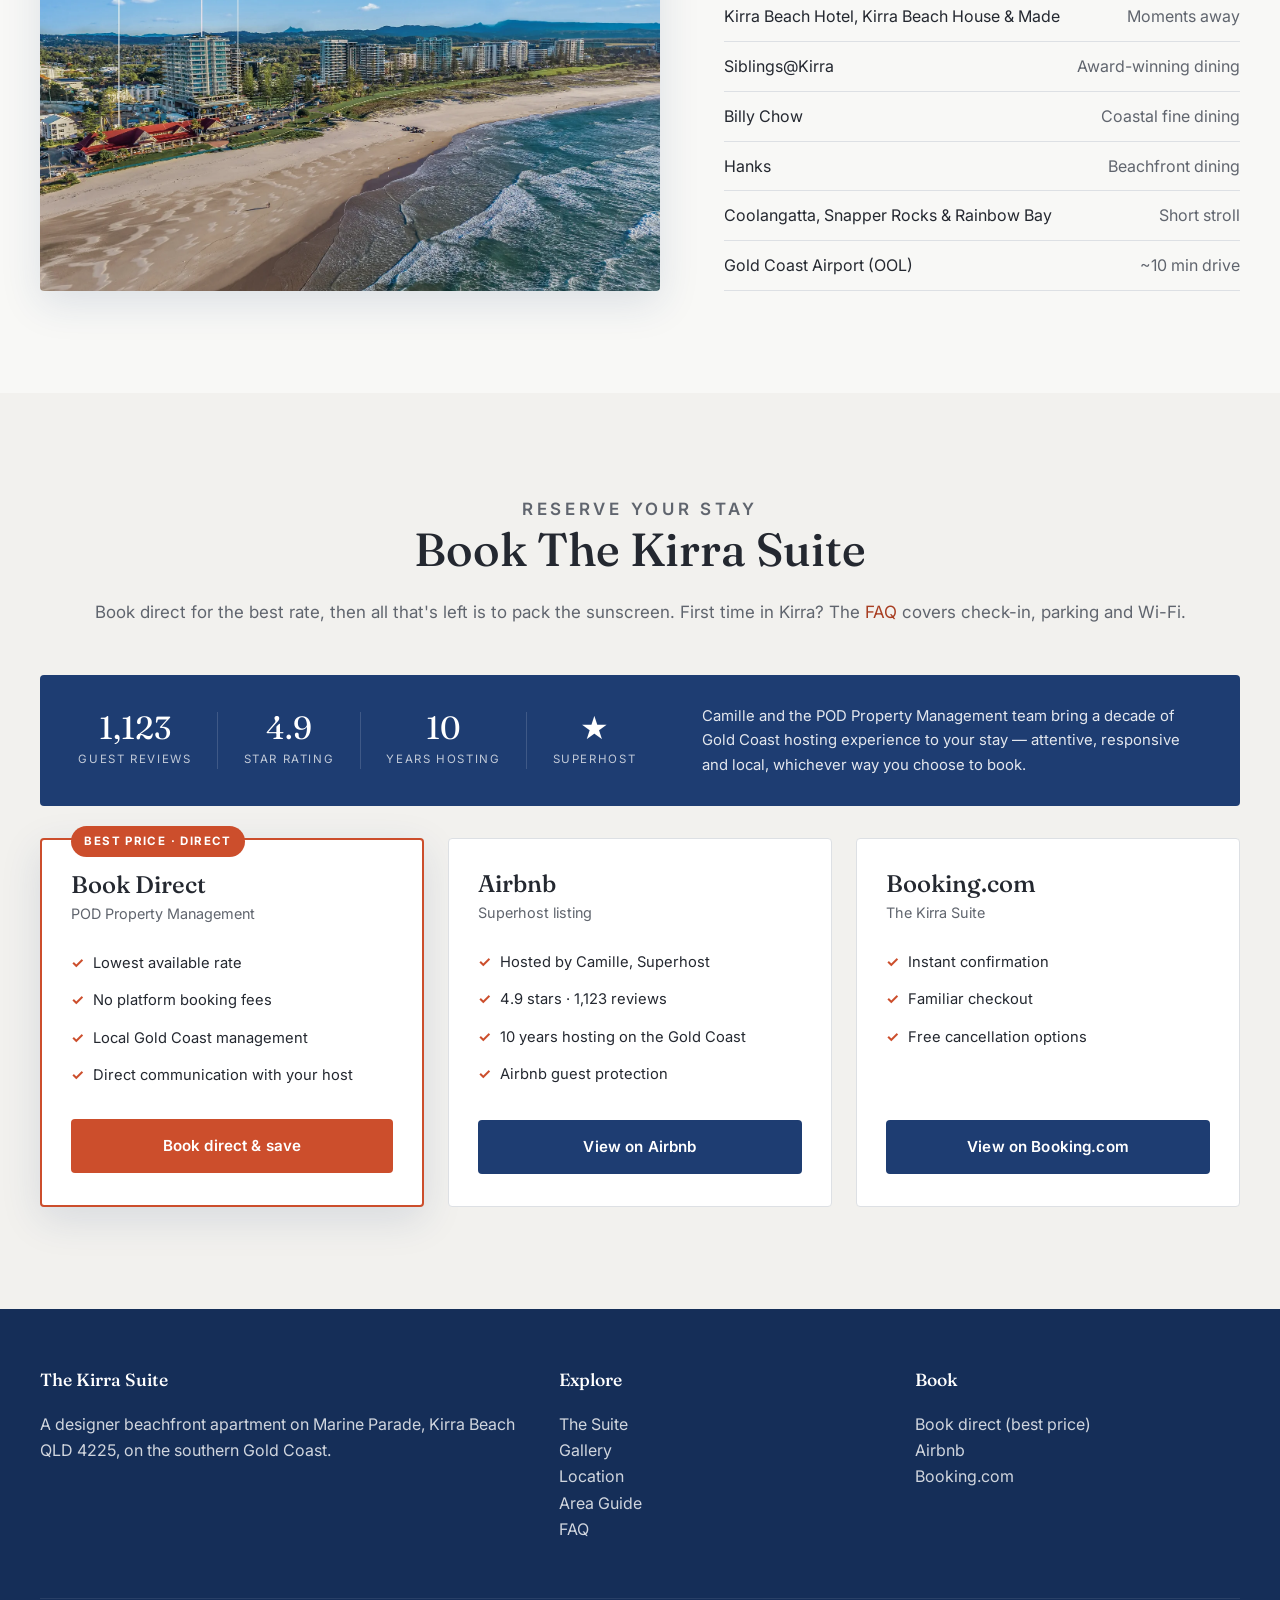
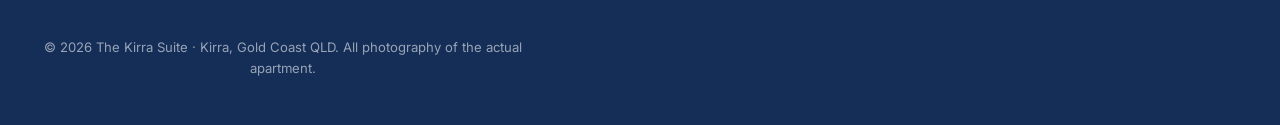
==== commit 7a46ebe4: "Move area guide CTA to full-width above location grid; centre image - Guide CTA tile is now full-wid" ====
--- a/index.html
+++ b/index.html
@@ -237,6 +237,13 @@
           <h2>The best of Kirra at your doorstep</h2>
           <p>Perfectly positioned on Marine Parade at Kirra, where Siblings@Kirra and Billy Chow sit within easy reach, Australia's iconic north-facing surf is directly across the road, and Gold Coast Airport is ten minutes by car.</p>
         </div>
+        <a href="guide.html" class="location__guide-cta reveal">
+          <span class="location__guide-cta__body">
+            <strong>Kirra &amp; Coolangatta area guide</strong>
+            <span>Where to eat, surf and unwind — from Kirra's point break to the best restaurants nearby.</span>
+          </span>
+          <span class="location__guide-cta__arrow" aria-hidden="true">→</span>
+        </a>
         <div class="location">
           <div class="location__media reveal">
             <picture>
@@ -254,13 +261,6 @@
               <li><span>Coolangatta, Snapper Rocks &amp; Rainbow Bay</span><span>Short stroll</span></li>
               <li><span>Gold Coast Airport (OOL)</span><span>~10 min drive</span></li>
             </ul>
-            <a href="guide.html" class="location__guide-cta reveal">
-              <span class="location__guide-cta__body">
-                <strong>Kirra &amp; Coolangatta area guide</strong>
-                <span>Where to eat, surf and unwind — from Kirra's point break to the best restaurants nearby.</span>
-              </span>
-              <span class="location__guide-cta__arrow" aria-hidden="true">→</span>
-            </a>
           </div>
         </div>
       </div>
--- a/assets/css/styles.css
+++ b/assets/css/styles.css
@@ -252,14 +252,14 @@
 .lightbox__close { position: absolute; top: 1.2rem; right: 1.4rem; background: none; border: 0; color: #fff; font-size: 2.2rem; cursor: pointer; line-height: 1; }
 
 /* ---------- Location ---------- */
-.location { display: grid; grid-template-columns: 1.2fr 1fr; gap: clamp(2rem, 5vw, 4rem); align-items: start; }
+.location { display: grid; grid-template-columns: 1.2fr 1fr; gap: clamp(2rem, 5vw, 4rem); align-items: center; }
 .location__media img { border-radius: var(--radius); box-shadow: var(--shadow); width: 100%; aspect-ratio: 16/9; object-fit: cover; }
 .nearby { list-style: none; padding: 0; margin: 0; }
 .nearby li { display: flex; justify-content: space-between; gap: 1rem; padding: 0.7rem 0; border-bottom: 1px solid var(--line); }
 .nearby li span:last-child { color: var(--muted); white-space: nowrap; }
 .location__guide-cta {
   display: flex; align-items: center; justify-content: space-between; gap: 1rem;
-  margin-top: 1.4rem; padding: 1.2rem 1.4rem;
+  margin-bottom: 2rem; padding: 1.2rem 1.4rem;
   background: var(--terracotta); color: var(--white);
   border-radius: var(--radius); text-decoration: none;
   transition: background 0.2s ease, transform 0.15s ease;
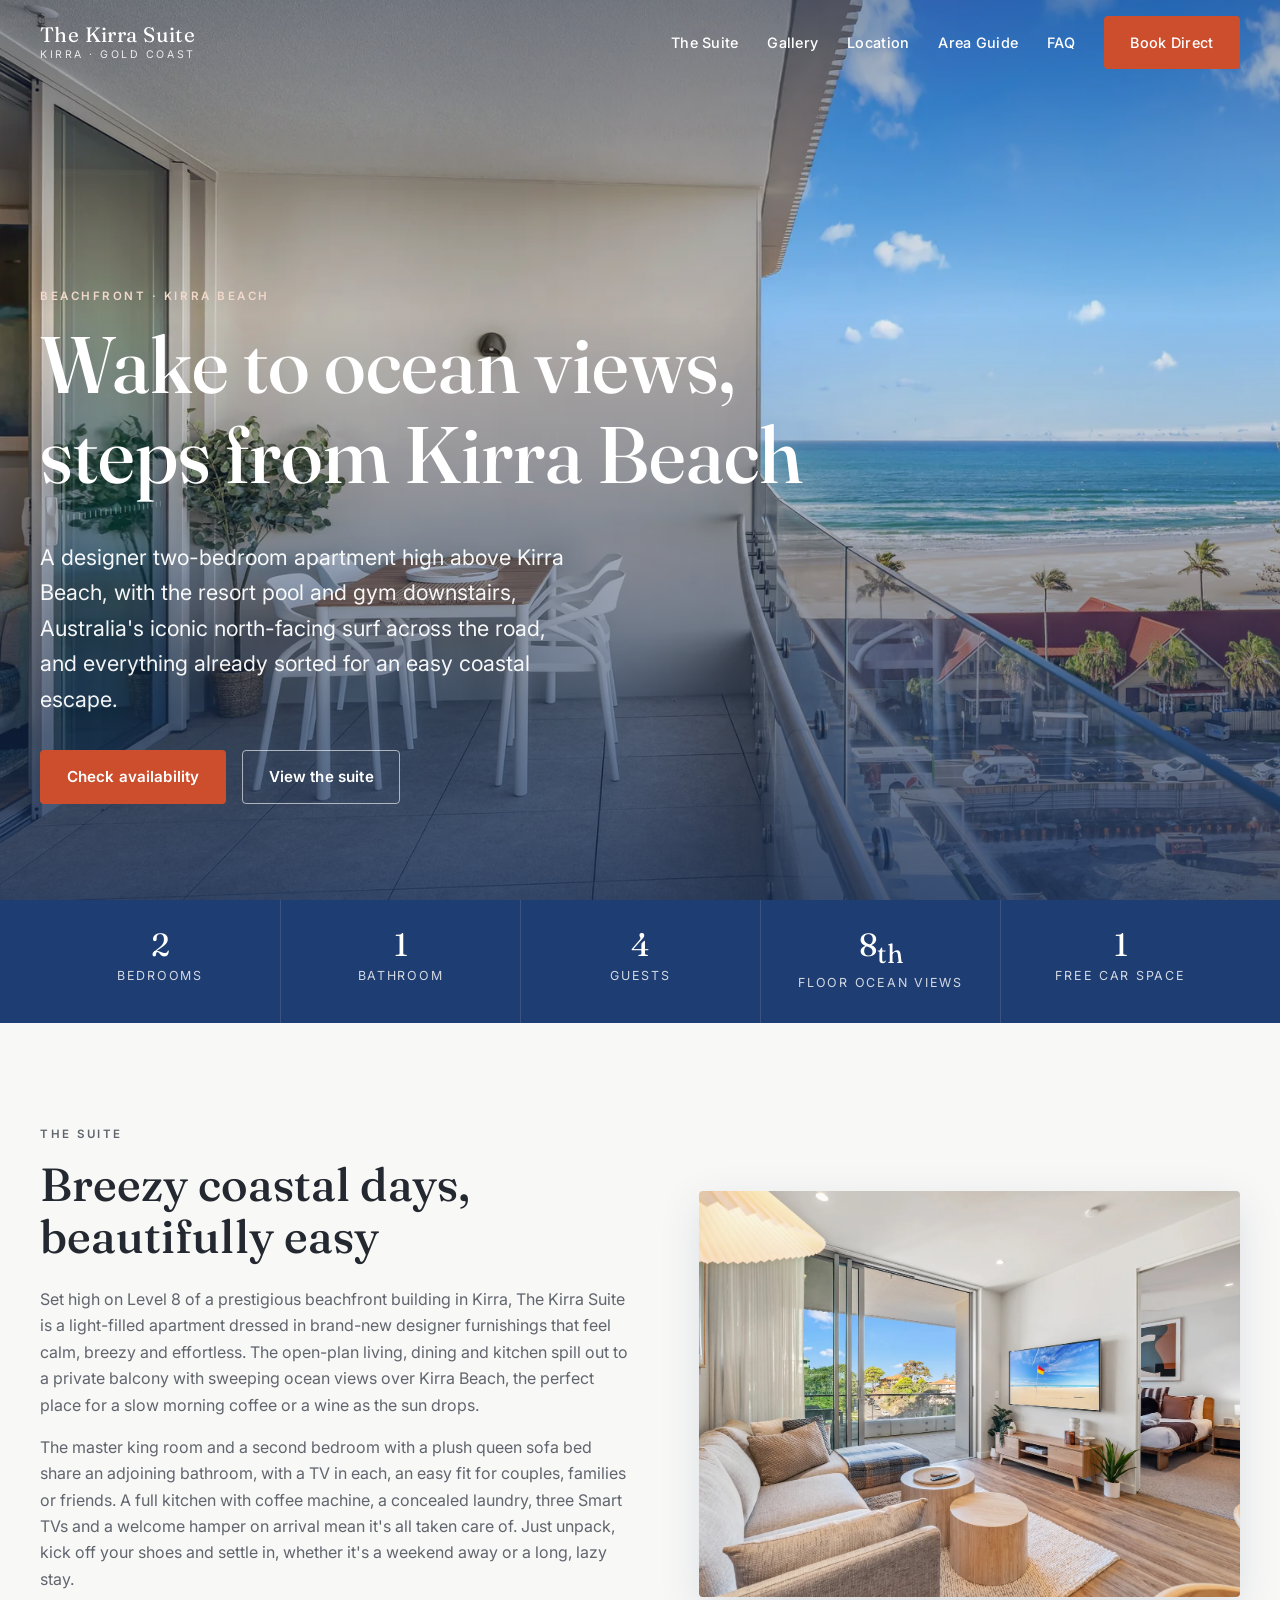
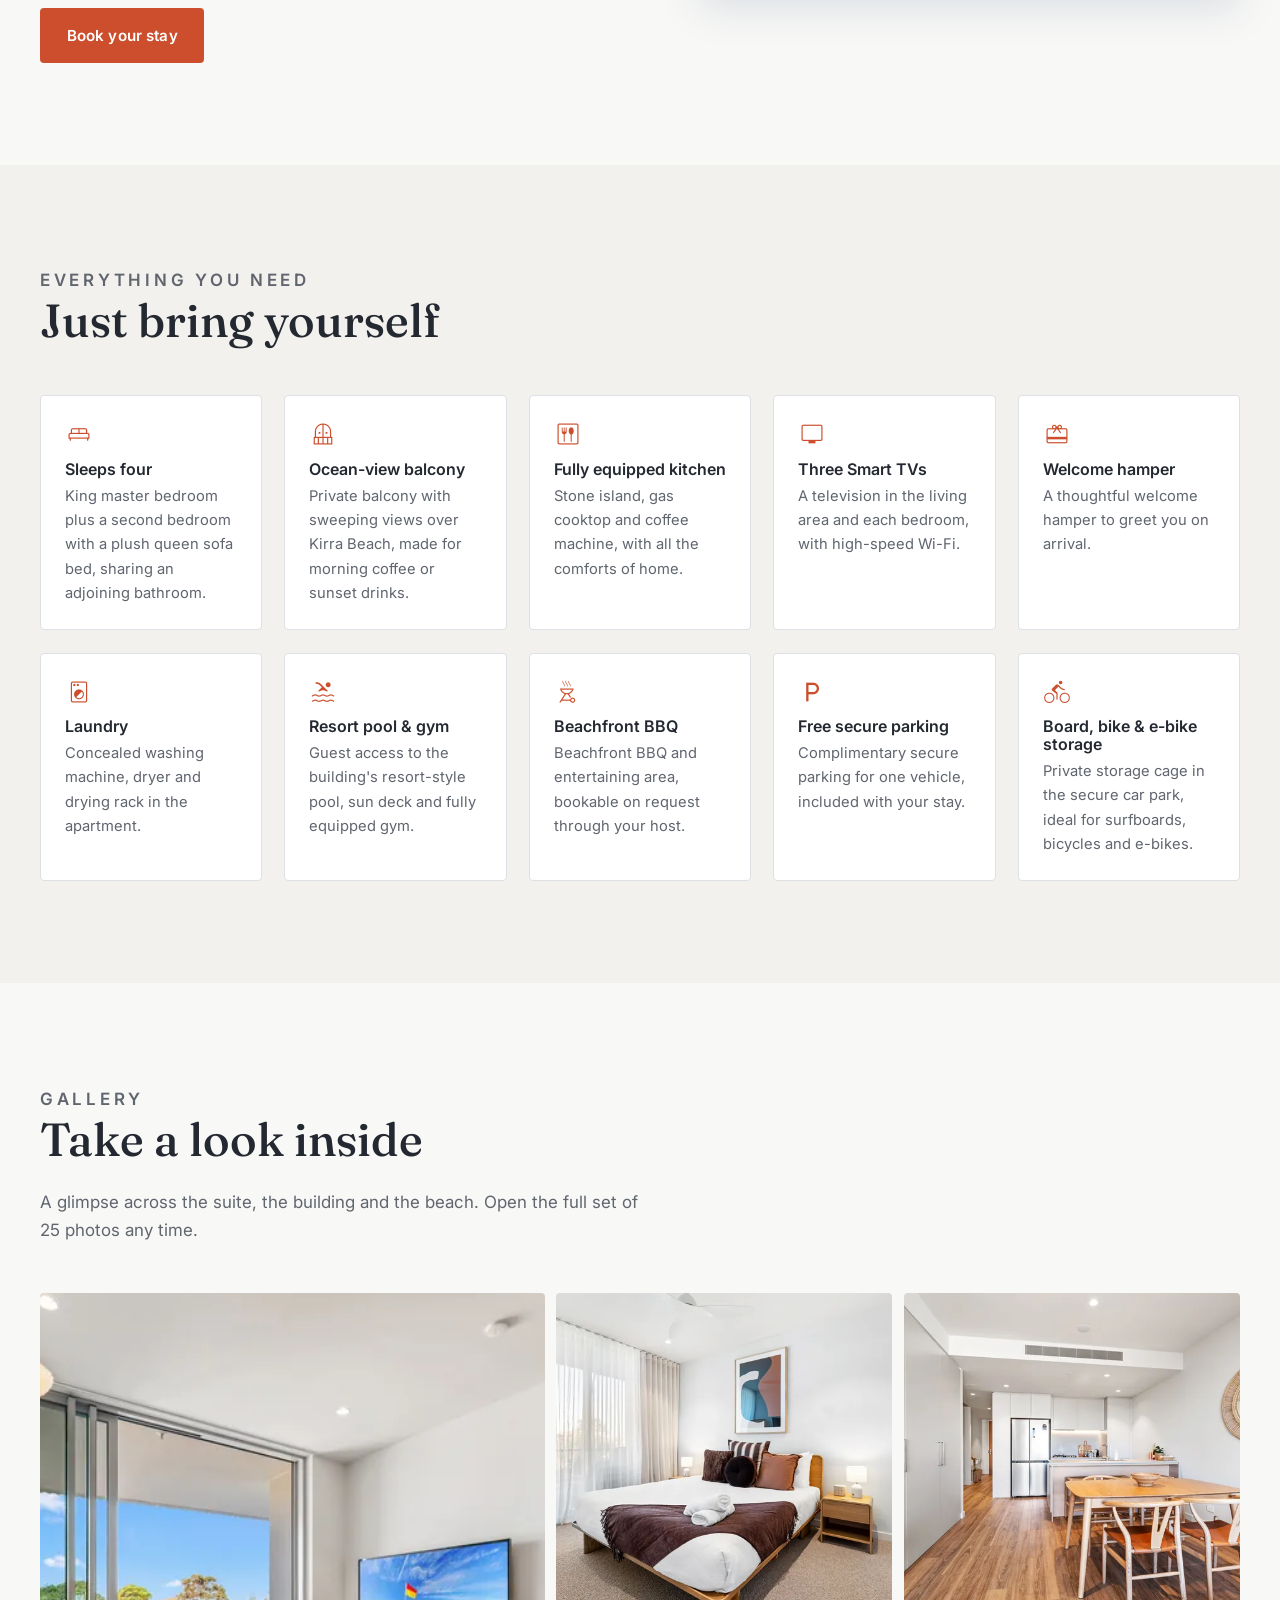
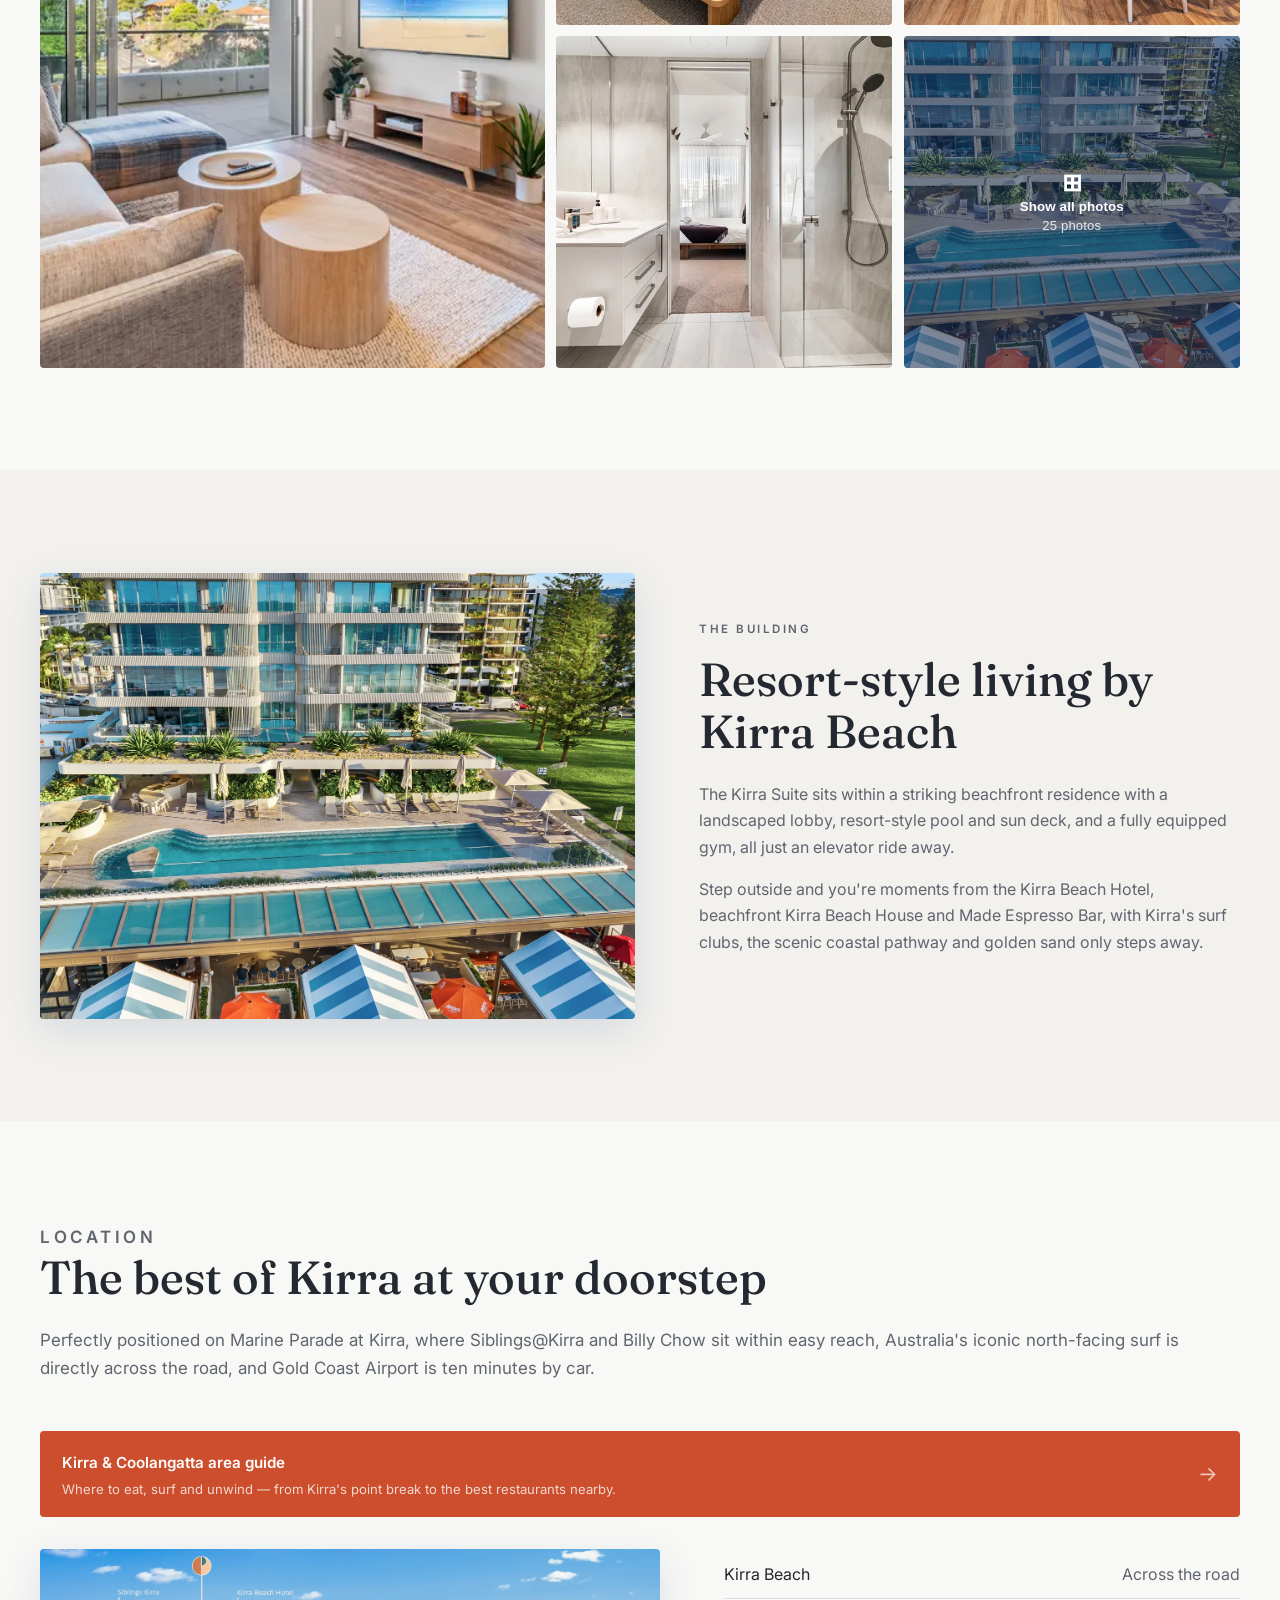
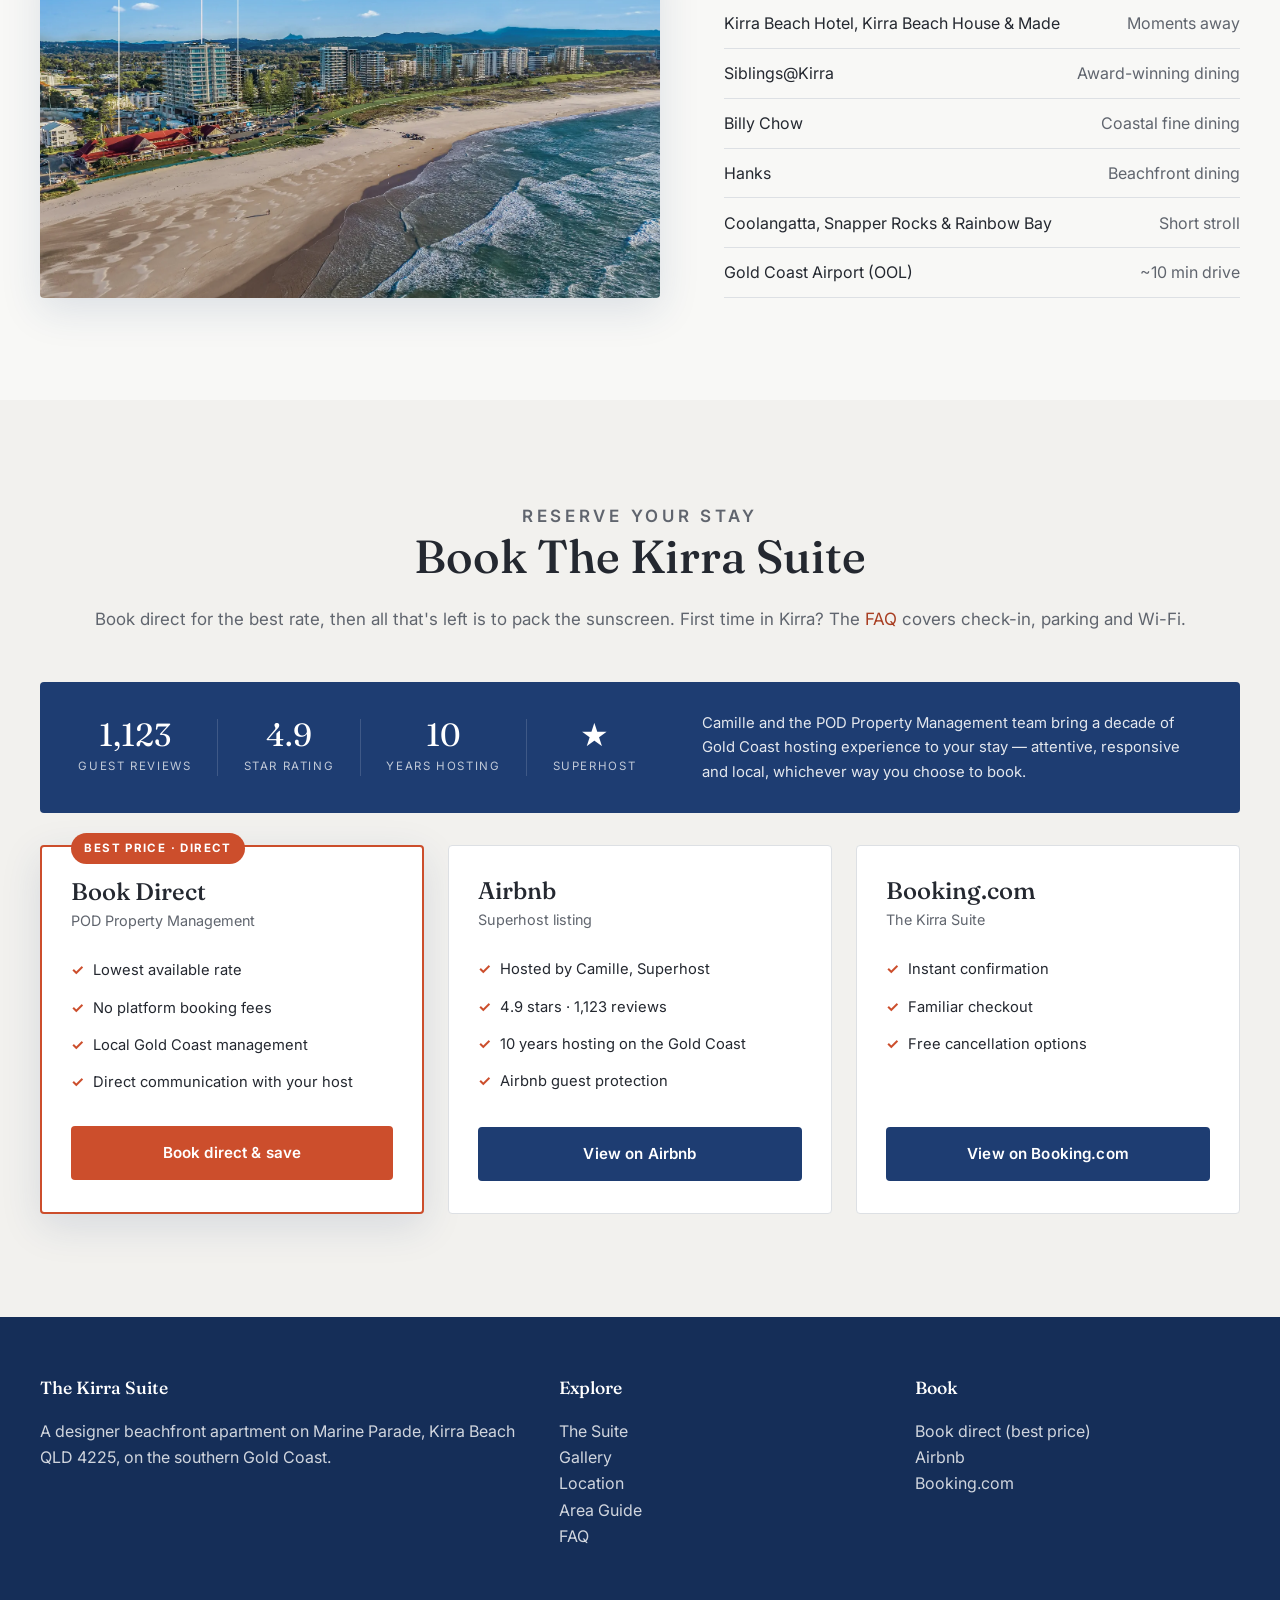
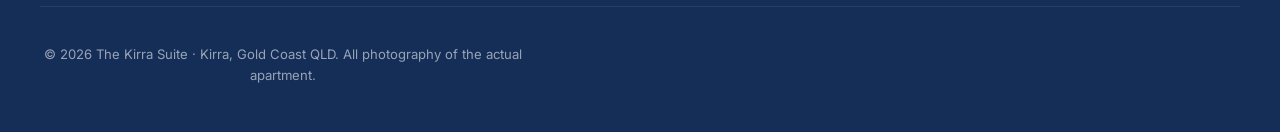
==== commit 41e87ffc: "8th floor" ====
--- a/index.html
+++ b/index.html
@@ -153,7 +153,7 @@
         <div class="fact"><span class="fact__num">2</span><span class="fact__label">Bedrooms</span></div>
         <div class="fact"><span class="fact__num">1</span><span class="fact__label">Bathroom</span></div>
         <div class="fact"><span class="fact__num">4</span><span class="fact__label">Guests</span></div>
-        <div class="fact"><span class="fact__num">L8</span><span class="fact__label">Ocean views</span></div>
+        <div class="fact"><span class="fact__num">8<sub>th</sub></span><span class="fact__label">Floor ocean views</span></div>
         <div class="fact"><span class="fact__num">1</span><span class="fact__label">Free car space</span></div>
       </div>
     </section>
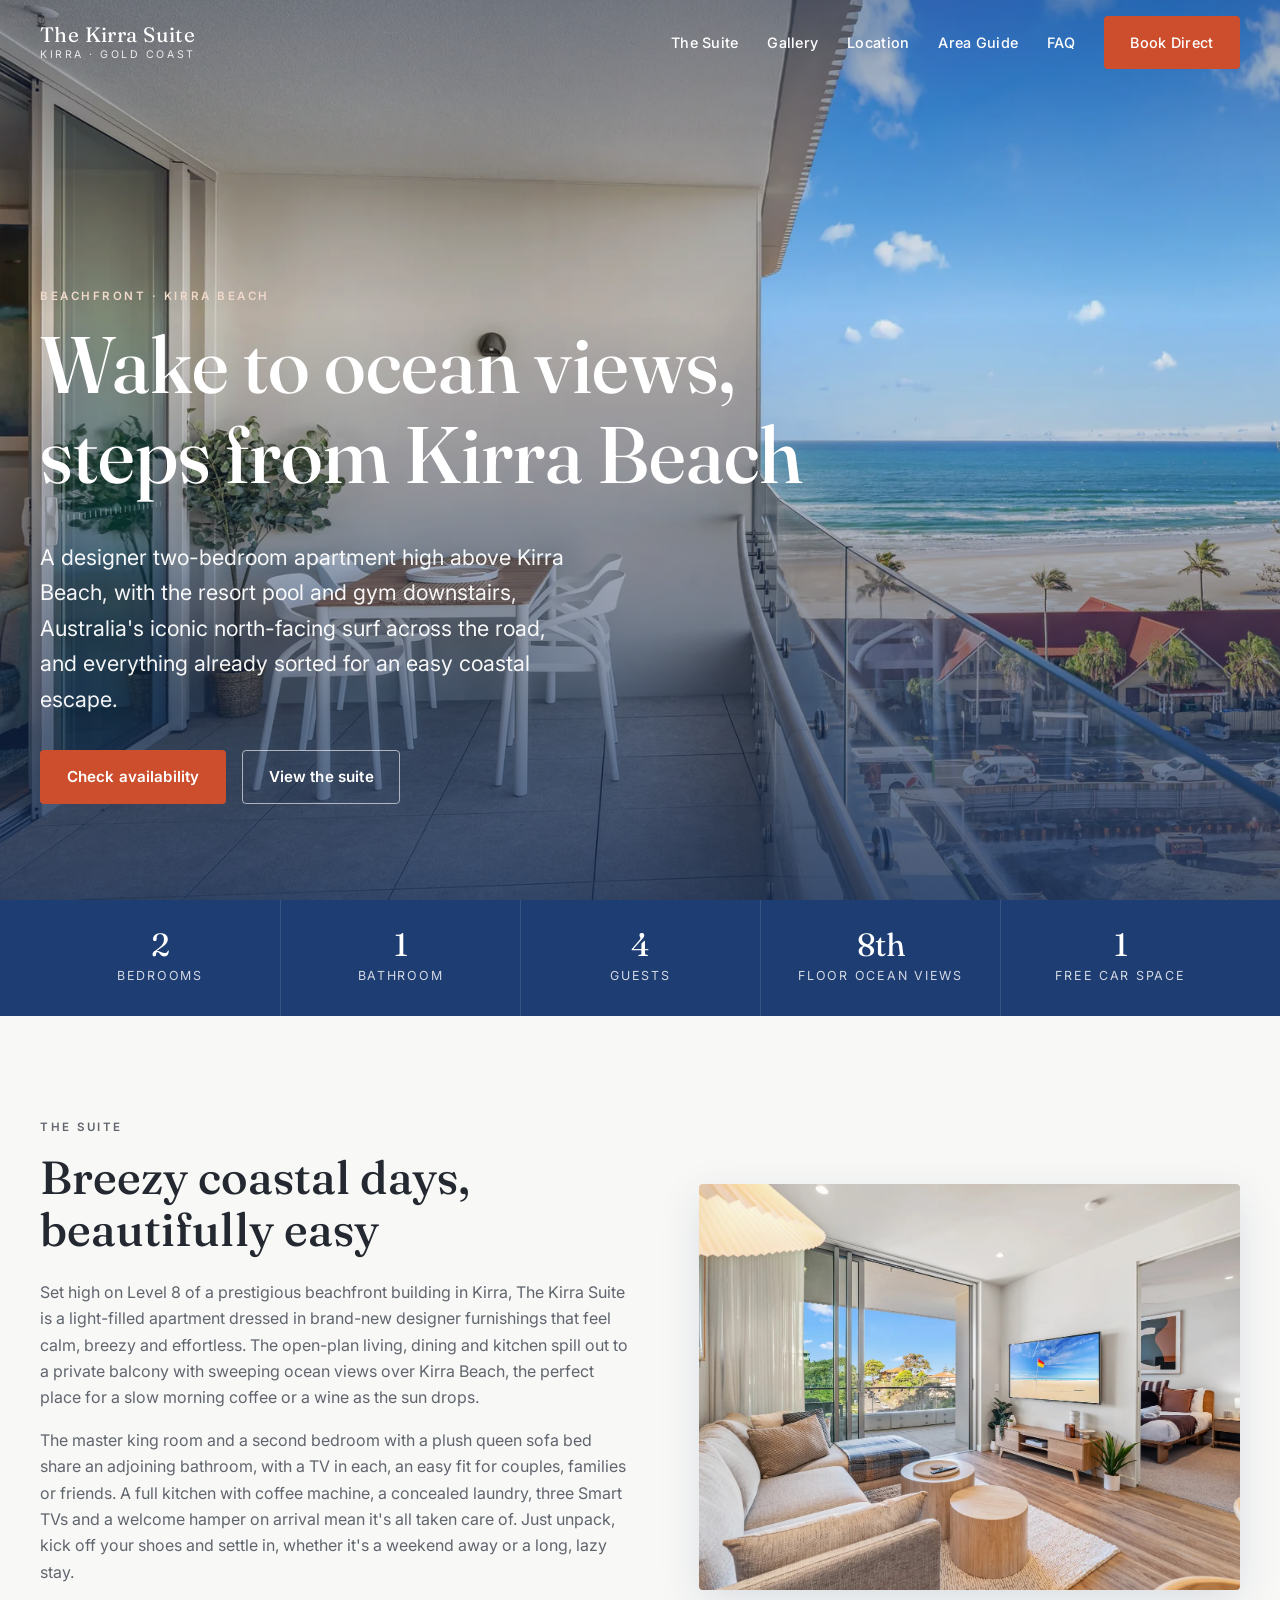
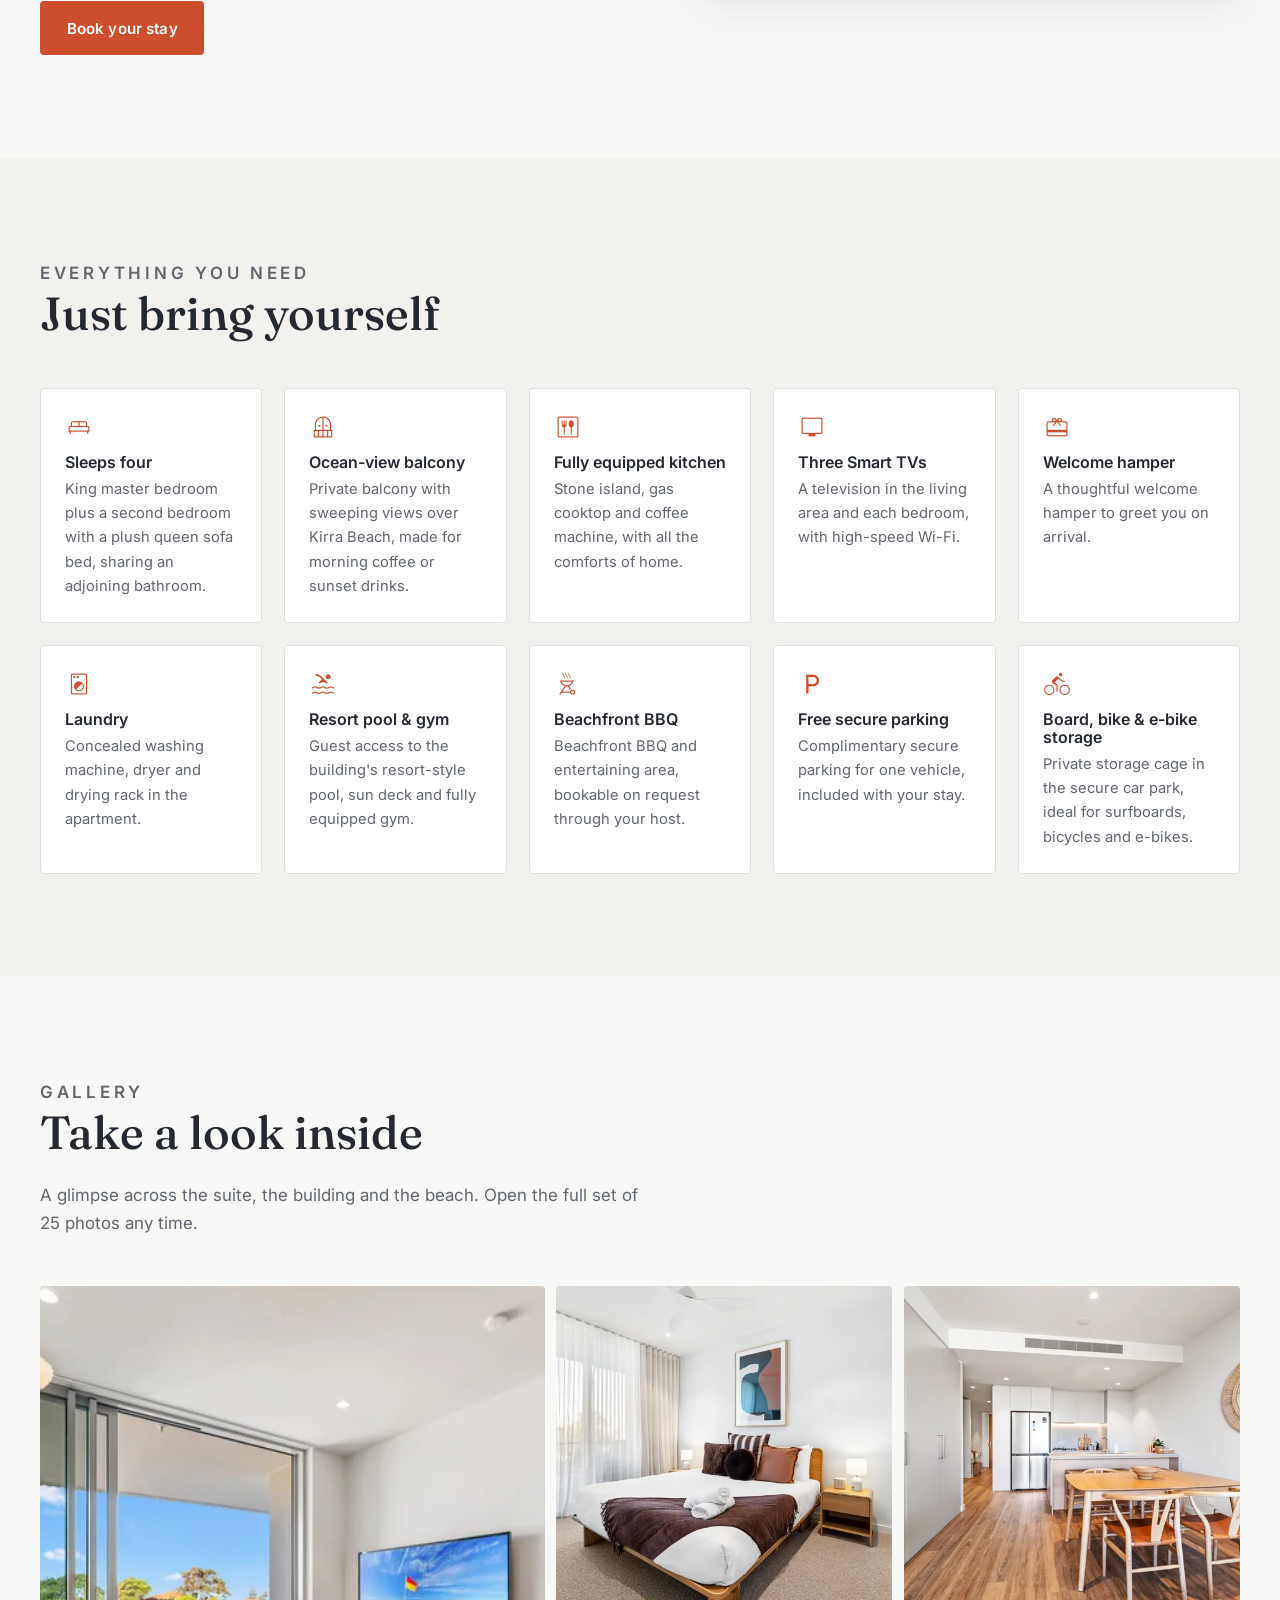
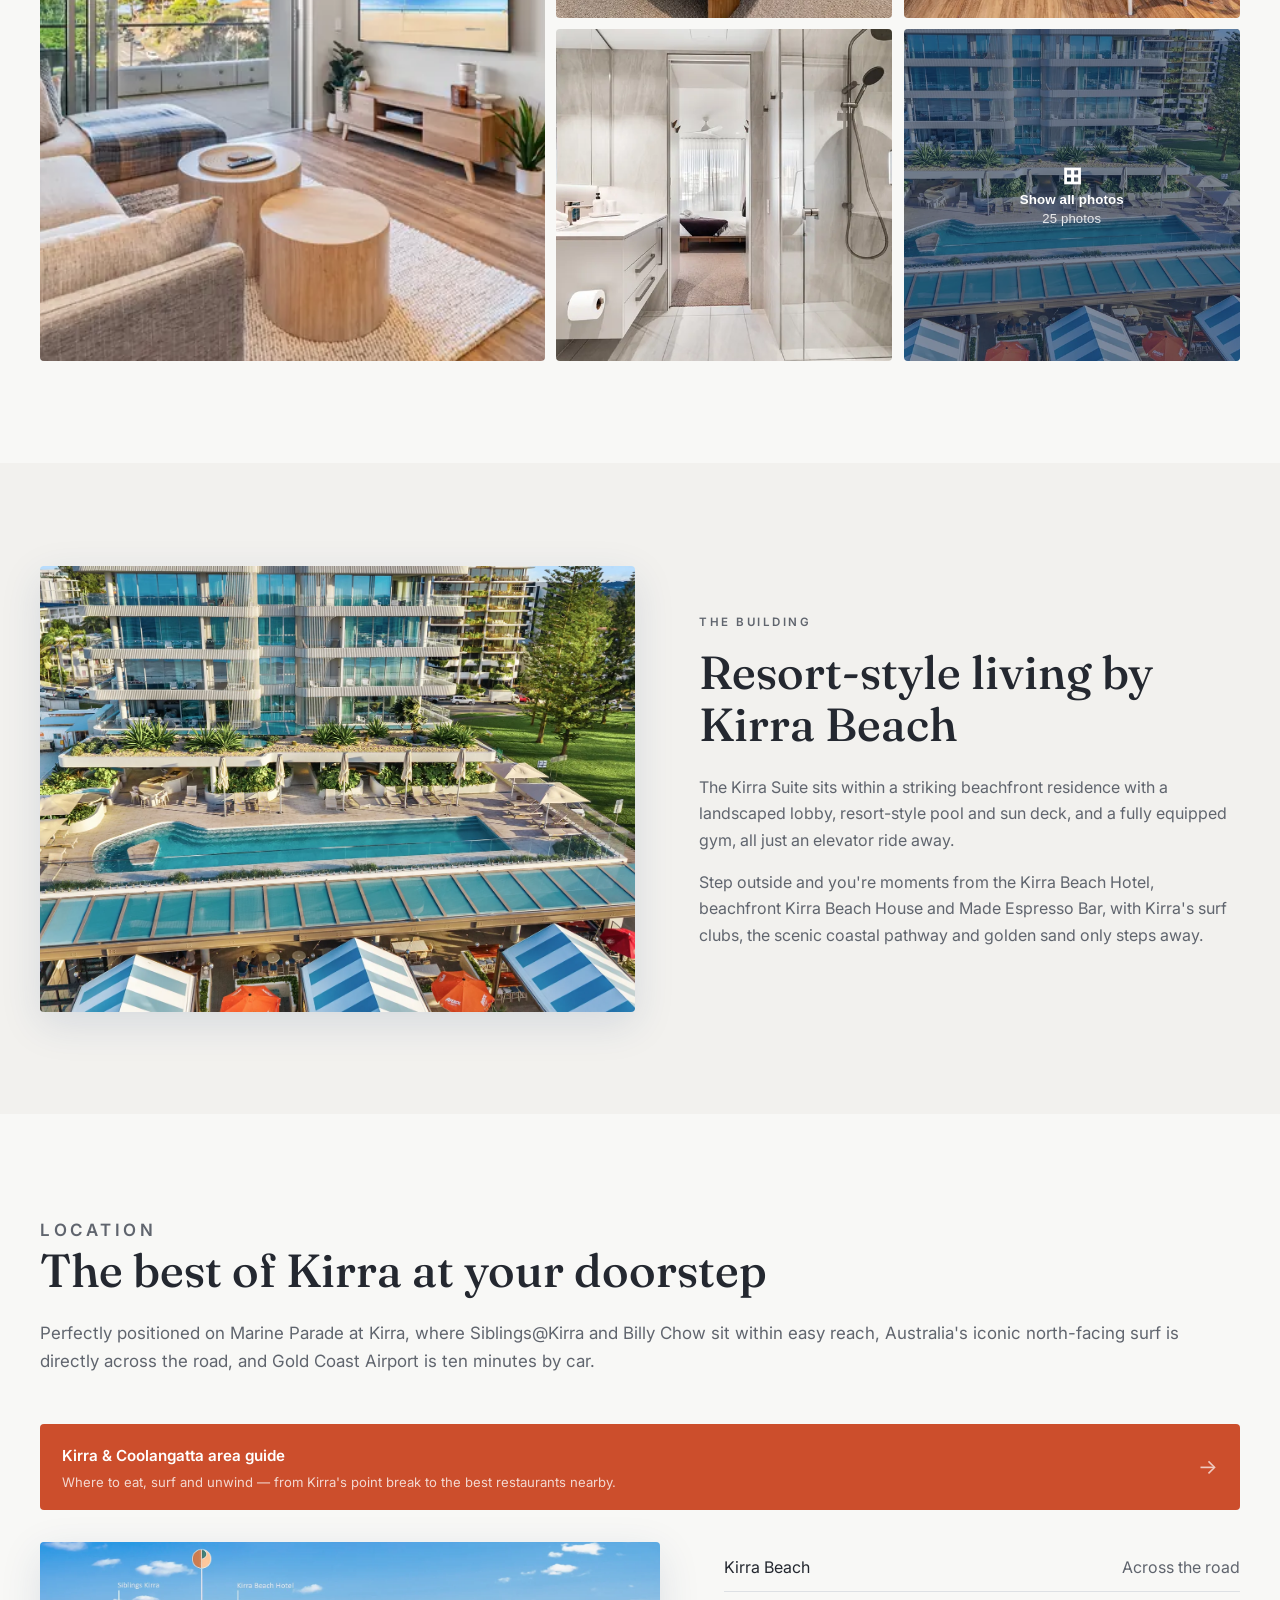
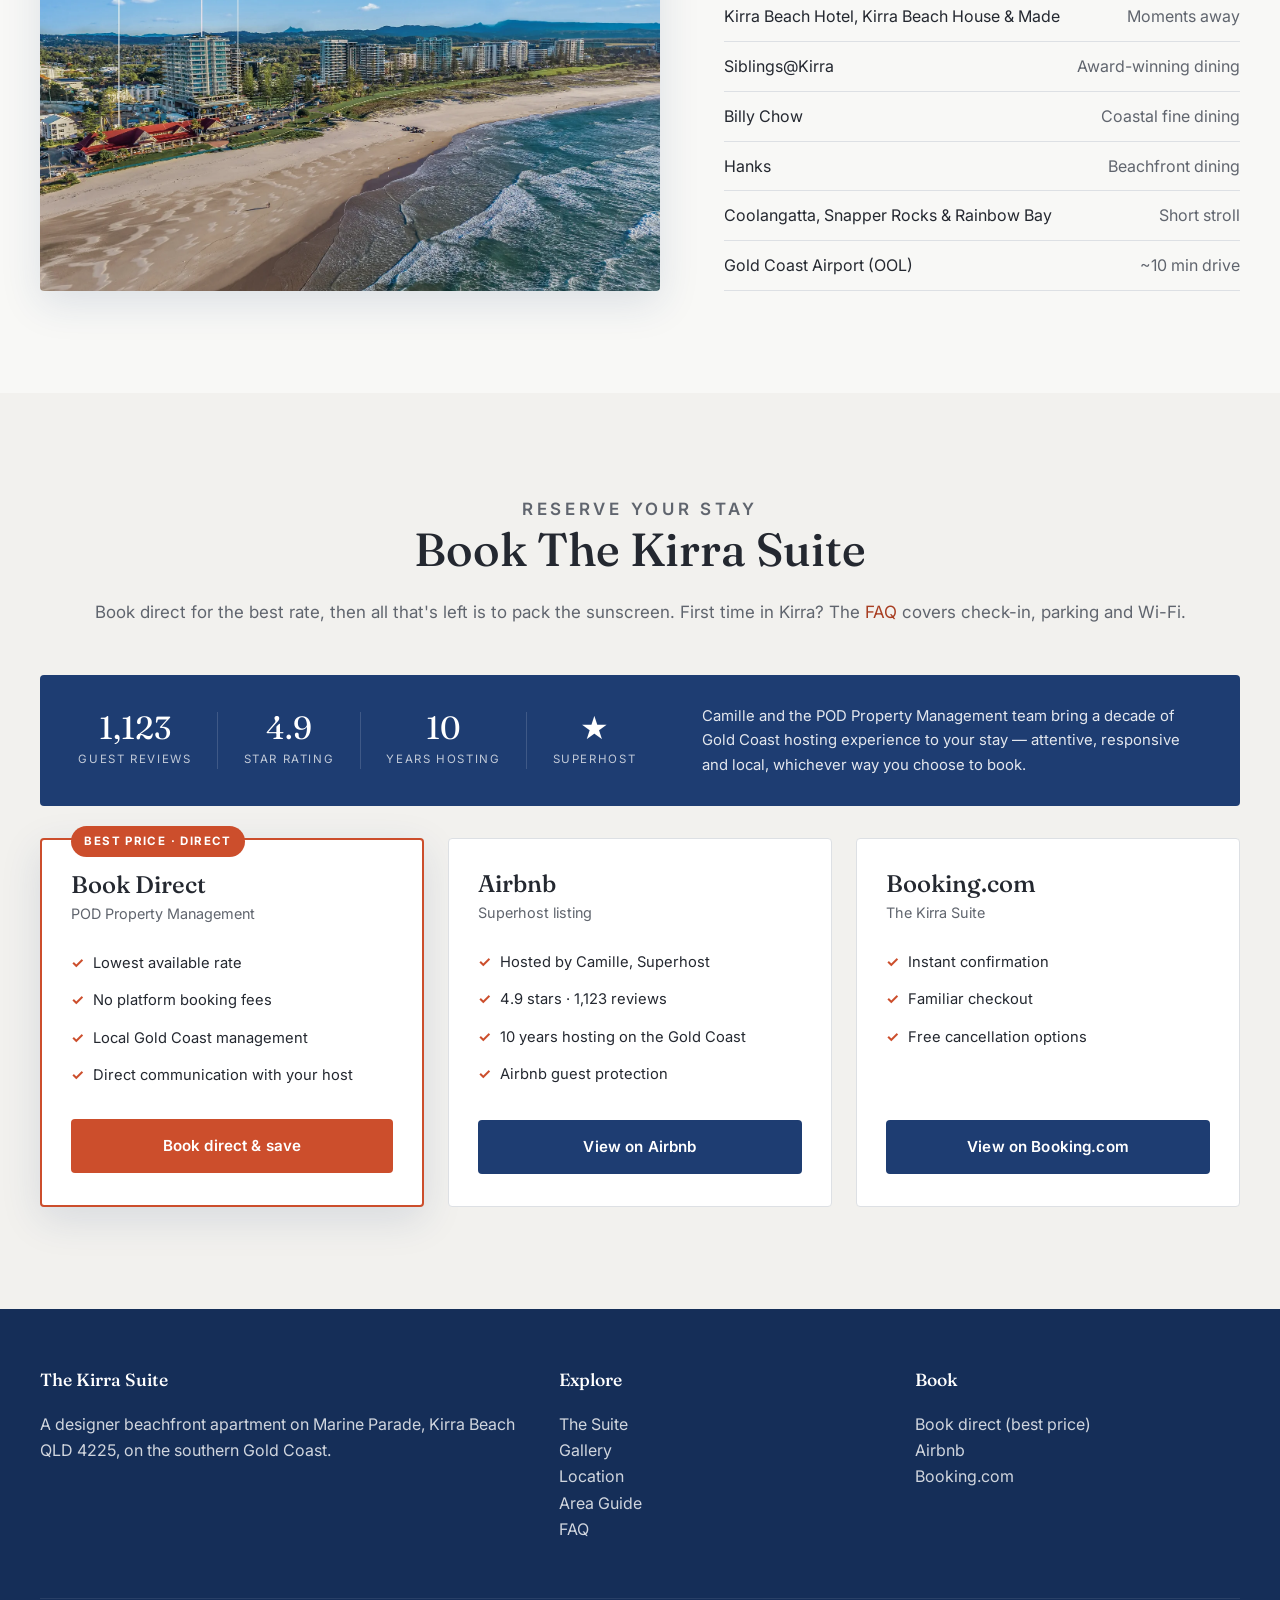
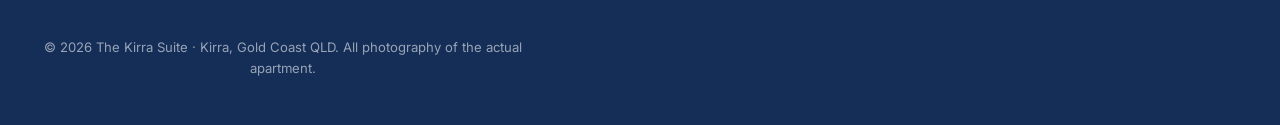
==== commit 3627b3ad: "manual edit" ====
--- a/index.html
+++ b/index.html
@@ -153,7 +153,7 @@
         <div class="fact"><span class="fact__num">2</span><span class="fact__label">Bedrooms</span></div>
         <div class="fact"><span class="fact__num">1</span><span class="fact__label">Bathroom</span></div>
         <div class="fact"><span class="fact__num">4</span><span class="fact__label">Guests</span></div>
-        <div class="fact"><span class="fact__num">8<sub>th</sub></span><span class="fact__label">Floor ocean views</span></div>
+        <div class="fact"><span class="fact__num">8th</span><span class="fact__label">Floor ocean views</span></div>
         <div class="fact"><span class="fact__num">1</span><span class="fact__label">Free car space</span></div>
       </div>
     </section>
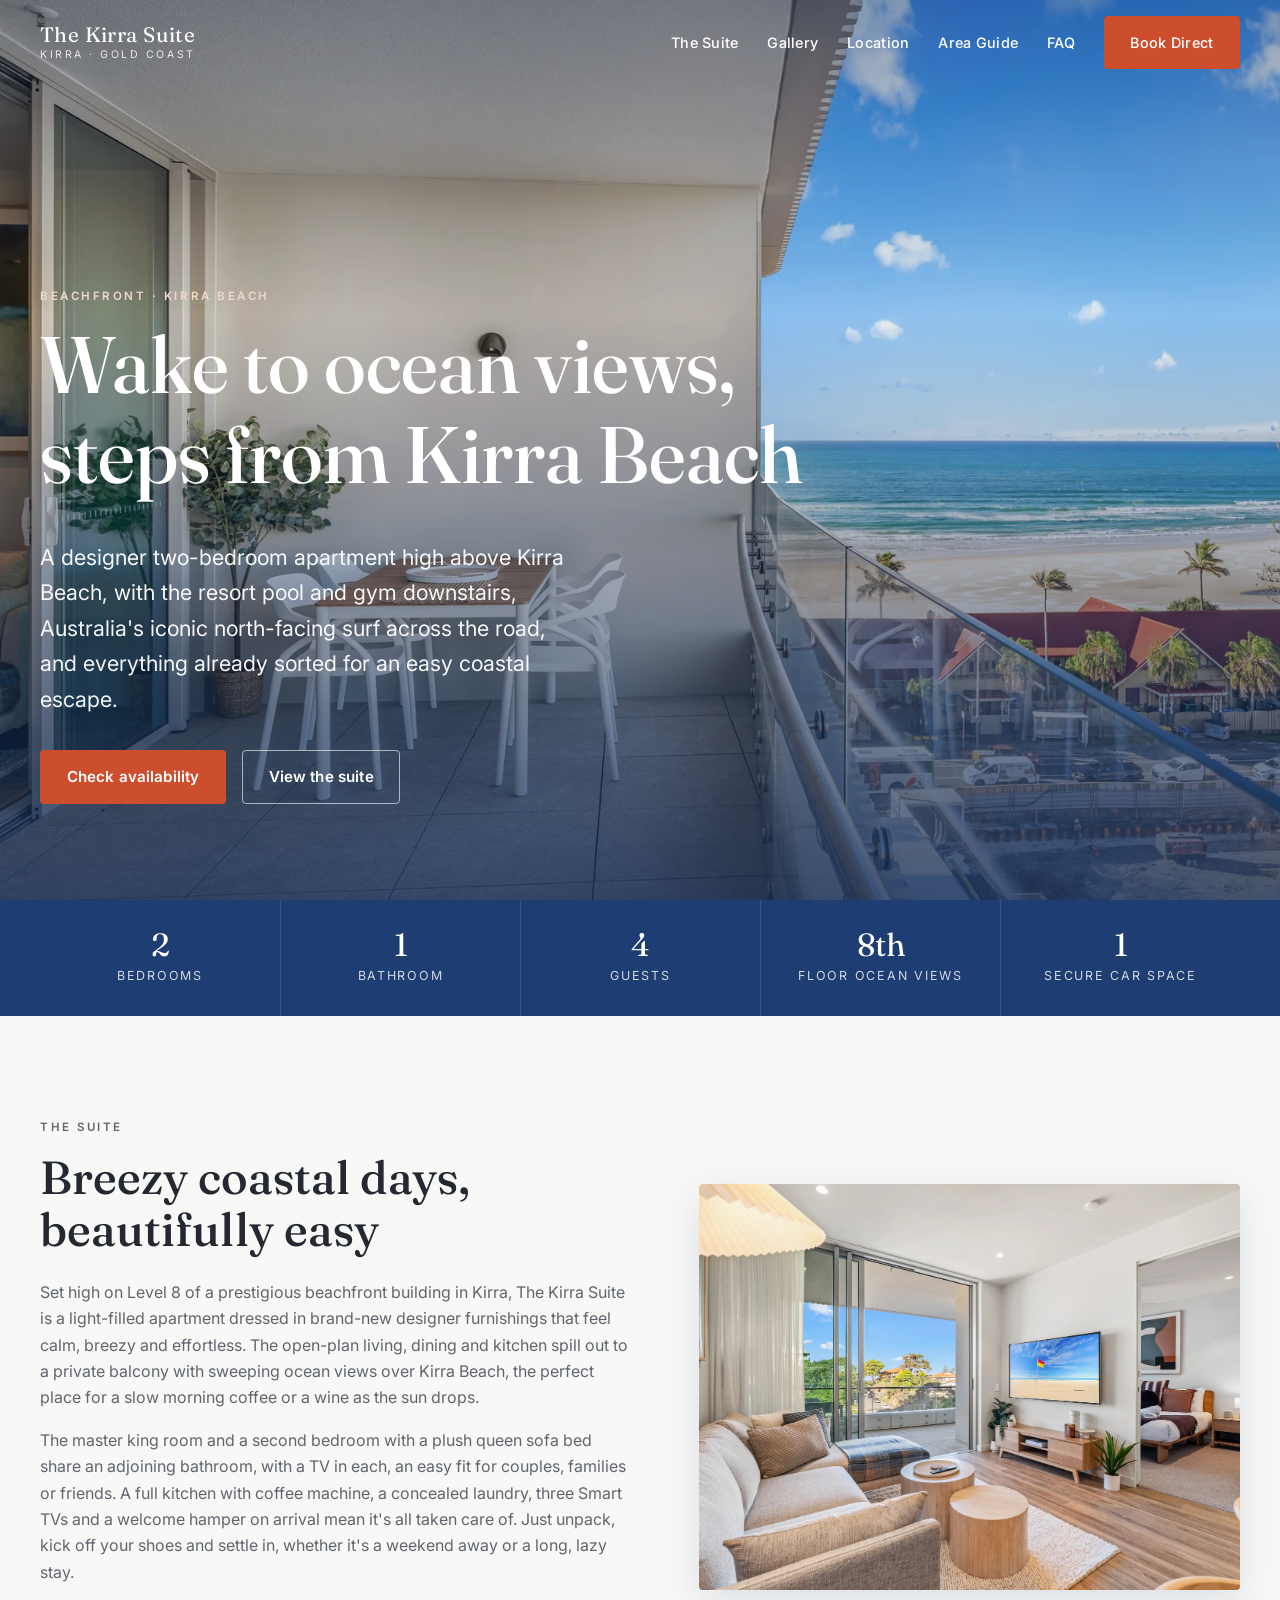
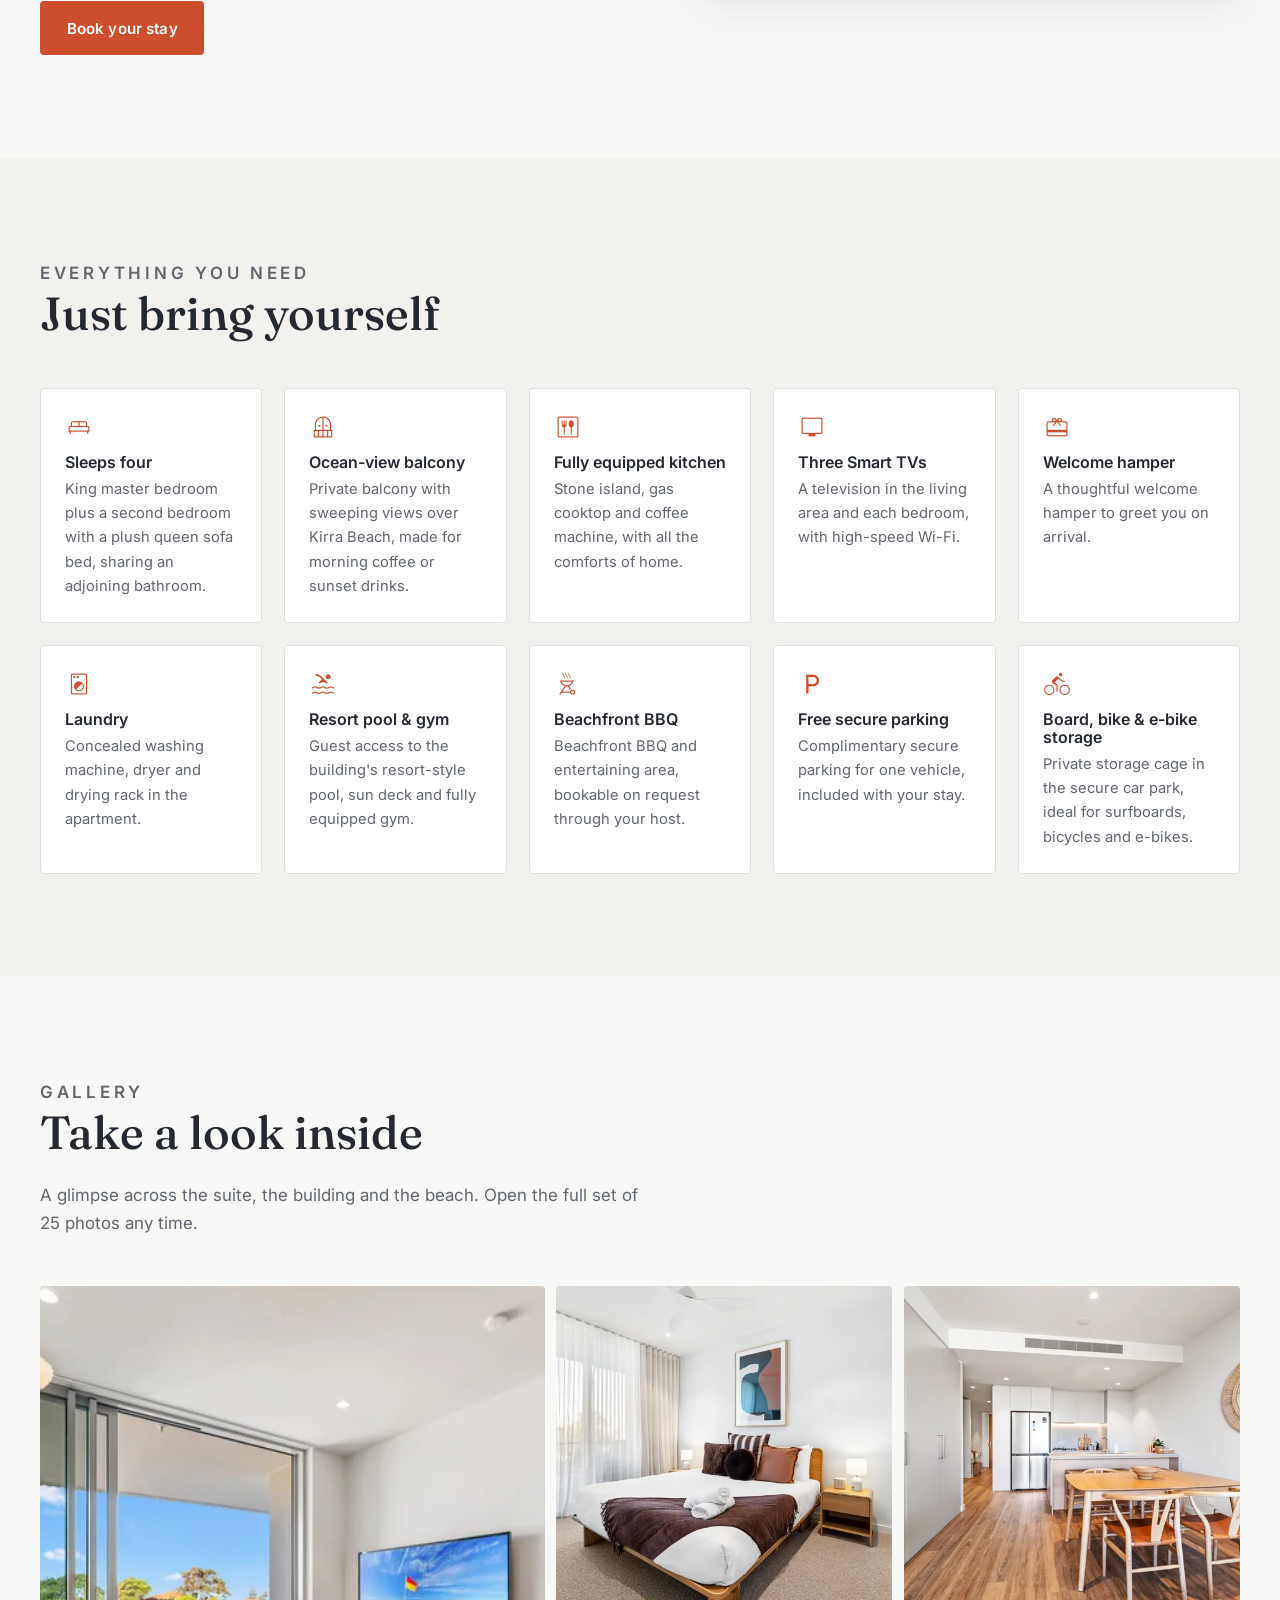
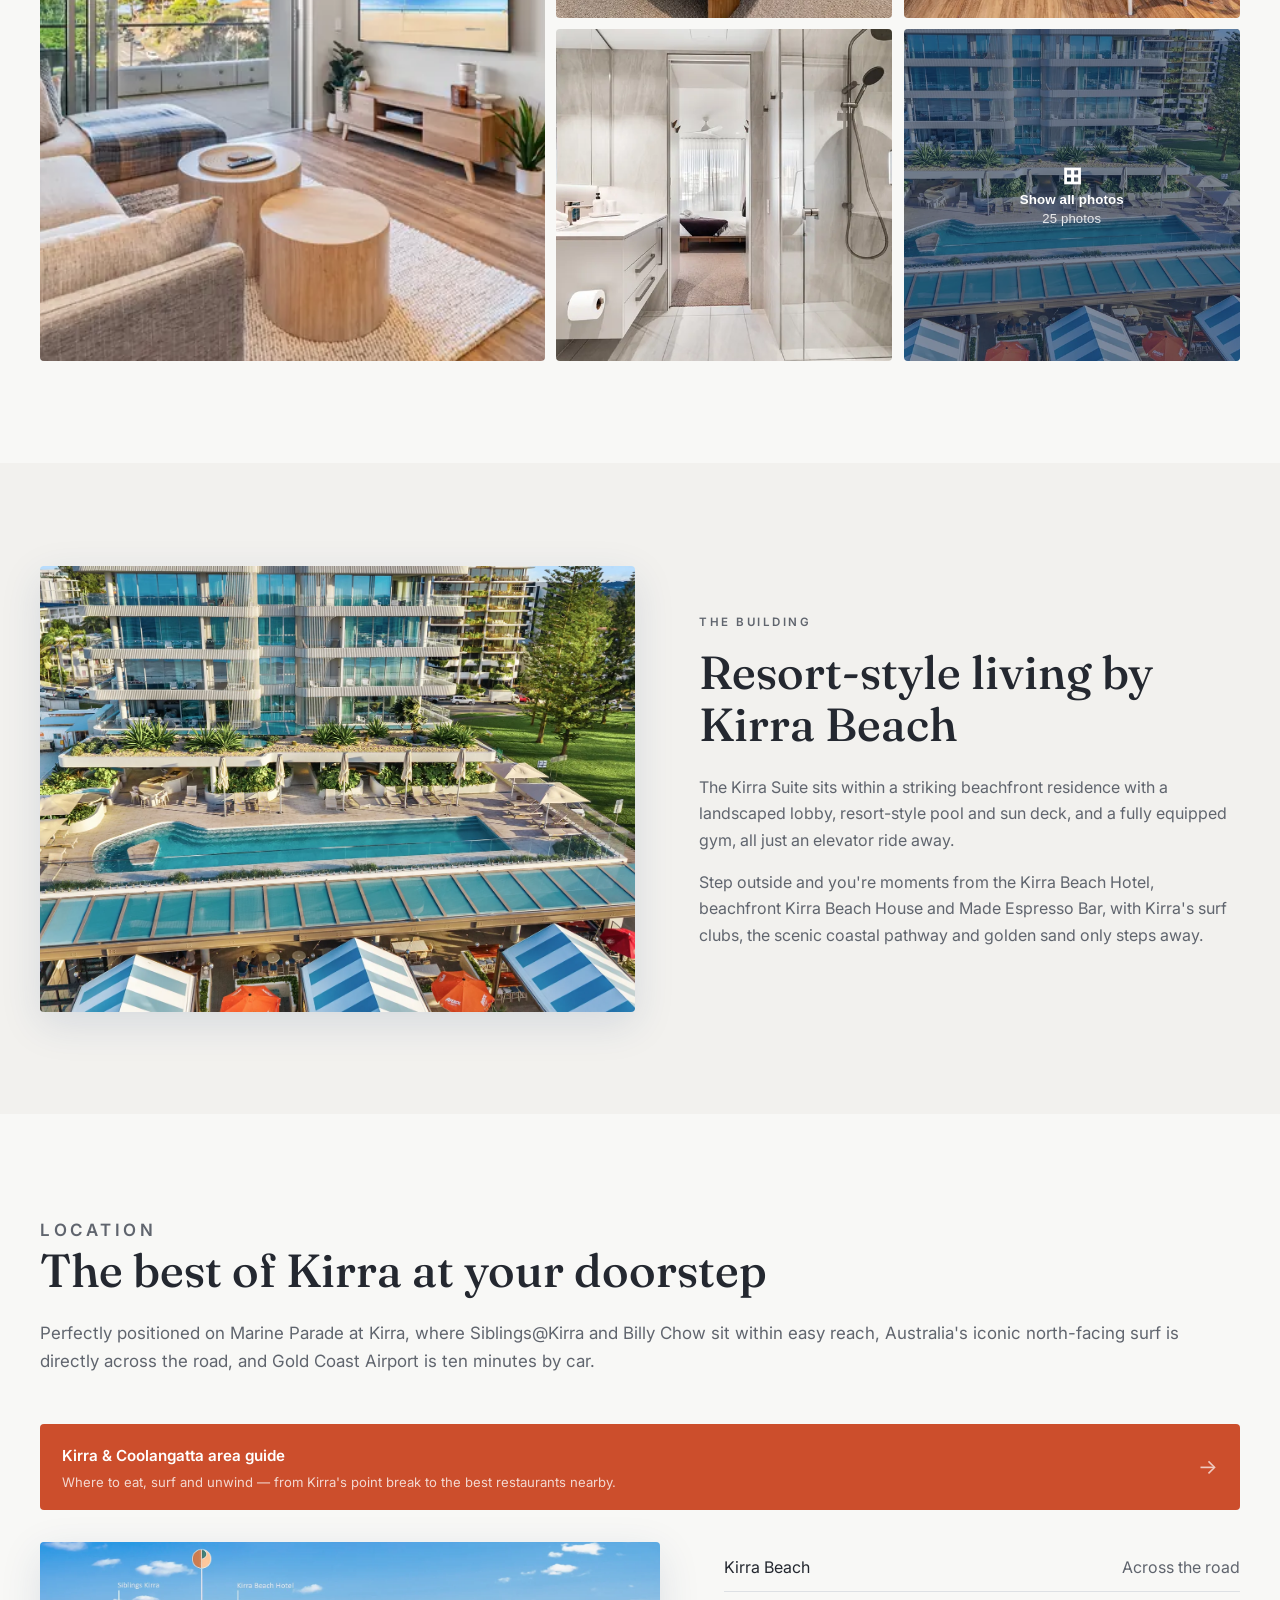
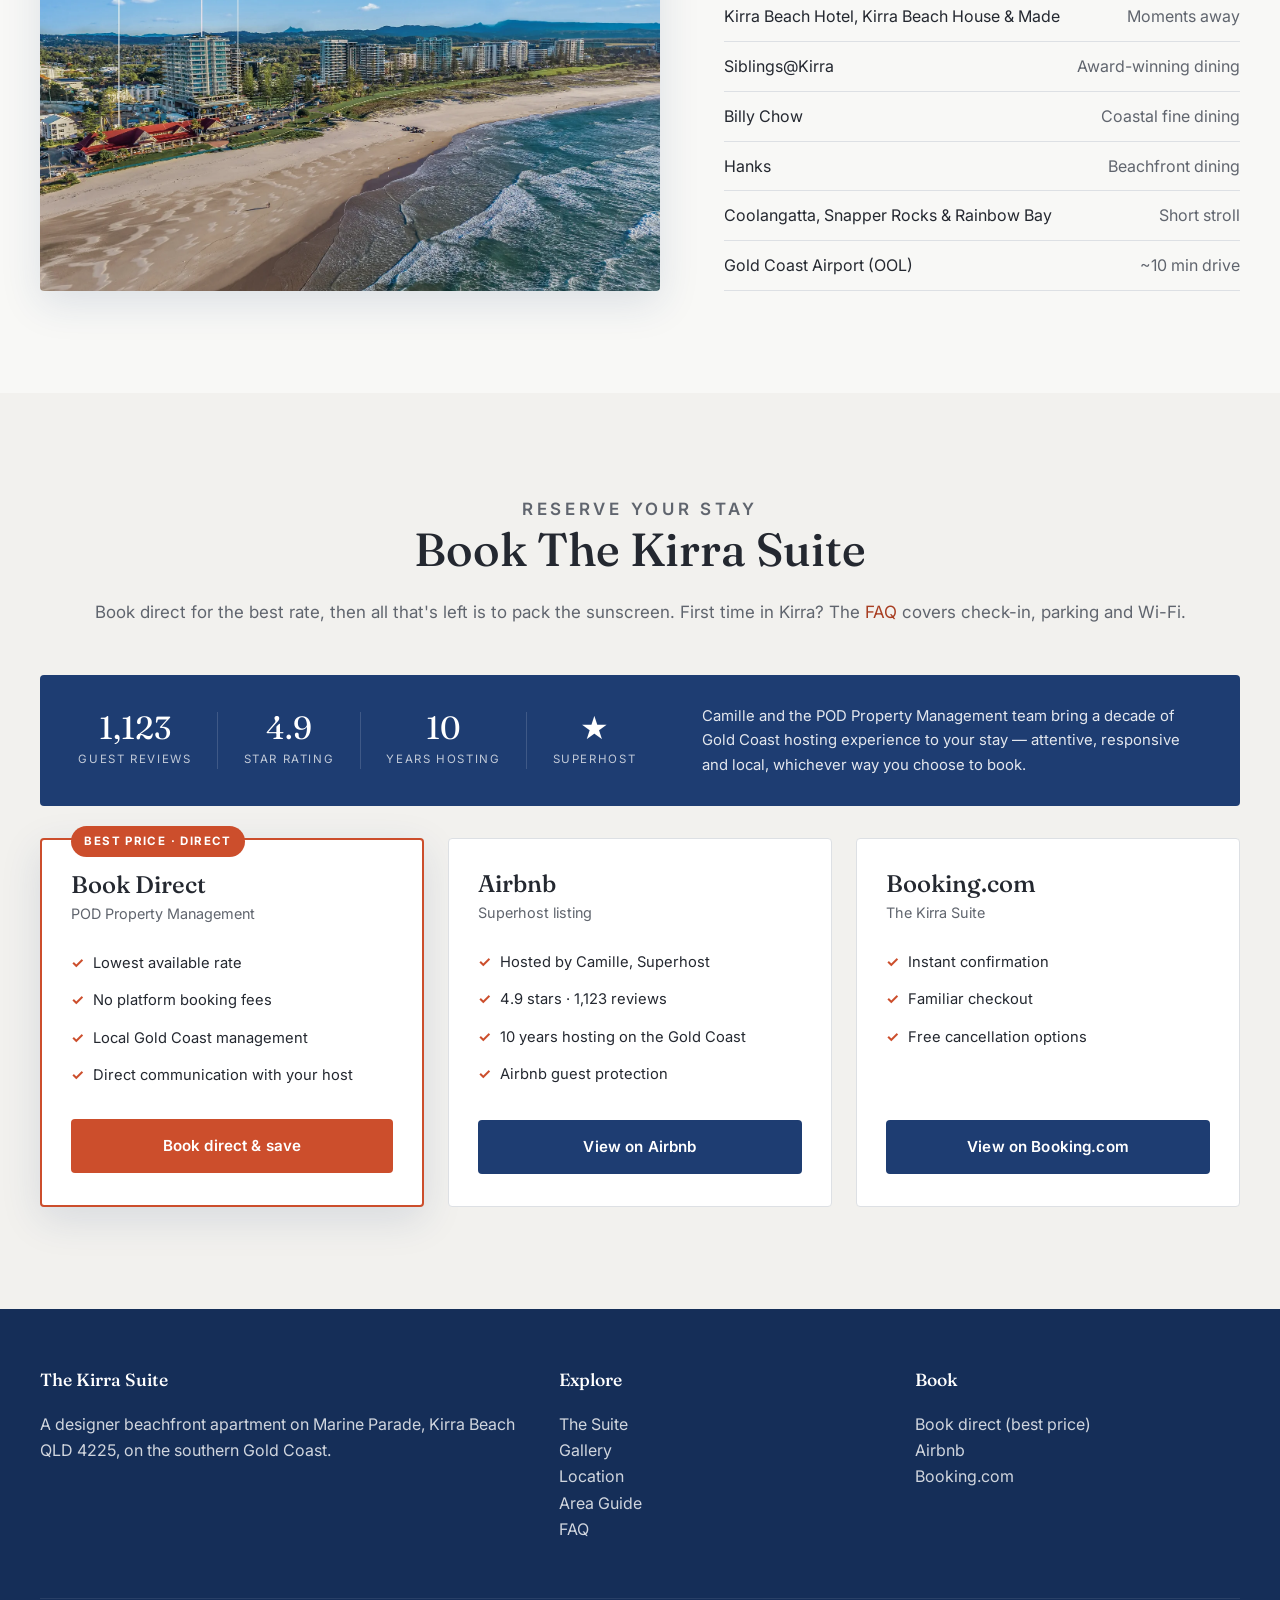
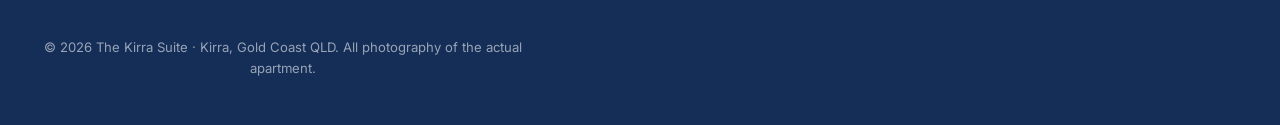
==== commit b01d9fdb: "Tidy up: rename --teal CSS vars to --cobalt, fix 404 theme-color, update favicon tool - Rename --tea" ====
--- a/index.html
+++ b/index.html
@@ -154,7 +154,7 @@
         <div class="fact"><span class="fact__num">1</span><span class="fact__label">Bathroom</span></div>
         <div class="fact"><span class="fact__num">4</span><span class="fact__label">Guests</span></div>
         <div class="fact"><span class="fact__num">8th</span><span class="fact__label">Floor ocean views</span></div>
-        <div class="fact"><span class="fact__num">1</span><span class="fact__label">Free car space</span></div>
+        <div class="fact"><span class="fact__num">1</span><span class="fact__label">Secure car space</span></div>
       </div>
     </section>
 
--- a/assets/css/styles.css
+++ b/assets/css/styles.css
@@ -1,8 +1,8 @@
 /* The Kirra Suite brochure site styles */
 
 :root {
-  --teal: #1e3d72;          /* cobalt — right painting */
-  --teal-deep: #152e58;
+  --cobalt: #1e3d72;
+  --cobalt-deep: #152e58;
   --terracotta: #cc4e2c;    /* burnt orange-red — left painting */
   --terracotta-dark: #a83e22;
   --sand: #f2f1ee;
@@ -84,8 +84,8 @@
 .btn--primary:hover { background: var(--terracotta-dark); }
 .btn--ghost { background: transparent; color: var(--white); border-color: rgba(255,255,255,0.6); }
 .btn--ghost:hover { background: rgba(255,255,255,0.12); }
-.btn--dark { background: var(--teal); color: var(--white); }
-.btn--dark:hover { background: var(--teal-deep); }
+.btn--dark { background: var(--cobalt); color: var(--white); }
+.btn--dark:hover { background: var(--cobalt-deep); }
 .btn--block { width: 100%; justify-content: center; }
 
 /* ---------- Header ---------- */
@@ -109,7 +109,7 @@
 .brand { display: flex; flex-direction: column; line-height: 1; color: var(--white); }
 .brand__name { font-family: var(--serif); font-size: 1.3rem; letter-spacing: 0.02em; }
 .brand__loc { font-size: 0.66rem; letter-spacing: 0.24em; text-transform: uppercase; opacity: 0.85; margin-top: 0.25rem; }
-.is-scrolled .brand { color: var(--teal); }
+.is-scrolled .brand { color: var(--cobalt); }
 
 .nav { display: flex; align-items: center; gap: 1.8rem; }
 .nav a {
@@ -123,7 +123,7 @@
 
 .nav-toggle { display: none; background: none; border: 0; cursor: pointer; padding: 0.4rem; }
 .nav-toggle span { display: block; width: 26px; height: 2px; background: var(--white); margin: 5px 0; transition: 0.3s; }
-.is-scrolled .nav-toggle span { background: var(--teal); }
+.is-scrolled .nav-toggle span { background: var(--cobalt); }
 
 /* ---------- Hero ---------- */
 .hero {
@@ -132,7 +132,7 @@
   display: flex;
   align-items: flex-end;
   color: var(--white);
-  background: var(--teal-deep);
+  background: var(--cobalt-deep);
 }
 .hero__media { position: absolute; inset: 0; overflow: hidden; }
 .hero__media img { width: 100%; height: 100%; object-fit: cover; }
@@ -148,7 +148,7 @@
 
 /* ---------- Quick facts ---------- */
 .facts {
-  background: var(--teal);
+  background: var(--cobalt);
   color: var(--white);
 }
 .facts__grid {
@@ -296,7 +296,7 @@
 .bcard li::before { content: "✓"; color: var(--terracotta); font-weight: 700; }
 
 /* ---------- Footer ---------- */
-.site-footer { background: var(--teal-deep); color: rgba(255,255,255,0.8); padding: 3.5rem 0 2rem; }
+.site-footer { background: var(--cobalt-deep); color: rgba(255,255,255,0.8); padding: 3.5rem 0 2rem; }
 .site-footer .container { display: grid; grid-template-columns: 1.5fr 1fr 1fr; gap: 2rem; }
 .site-footer h4 { font-family: var(--serif); color: #fff; font-weight: 500; font-size: 1.1rem; margin: 0 0 0.8rem; }
 .site-footer a { color: rgba(255,255,255,0.8); }
@@ -304,7 +304,7 @@
 .footer-bottom { border-top: 1px solid rgba(255,255,255,0.12); margin-top: 2.5rem; padding-top: 1.5rem; font-size: 0.82rem; opacity: 0.7; text-align: center; }
 
 /* ---------- Subpage hero ---------- */
-.page-hero { position: relative; min-height: 46vh; display: flex; align-items: flex-end; color: var(--white); background: var(--teal-deep); }
+.page-hero { position: relative; min-height: 46vh; display: flex; align-items: flex-end; color: var(--white); background: var(--cobalt-deep); }
 .page-hero--short { min-height: 38vh; }
 .page-hero__media { position: absolute; inset: 0; overflow: hidden; }
 .page-hero__media img { width: 100%; height: 100%; object-fit: cover; }
@@ -325,7 +325,7 @@
 
 /* ---------- Host trust strip (booking section) ---------- */
 .host-trust {
-  background: var(--teal);
+  background: var(--cobalt);
   color: var(--white);
   border-radius: var(--radius);
   padding: 1.8rem 2.4rem;
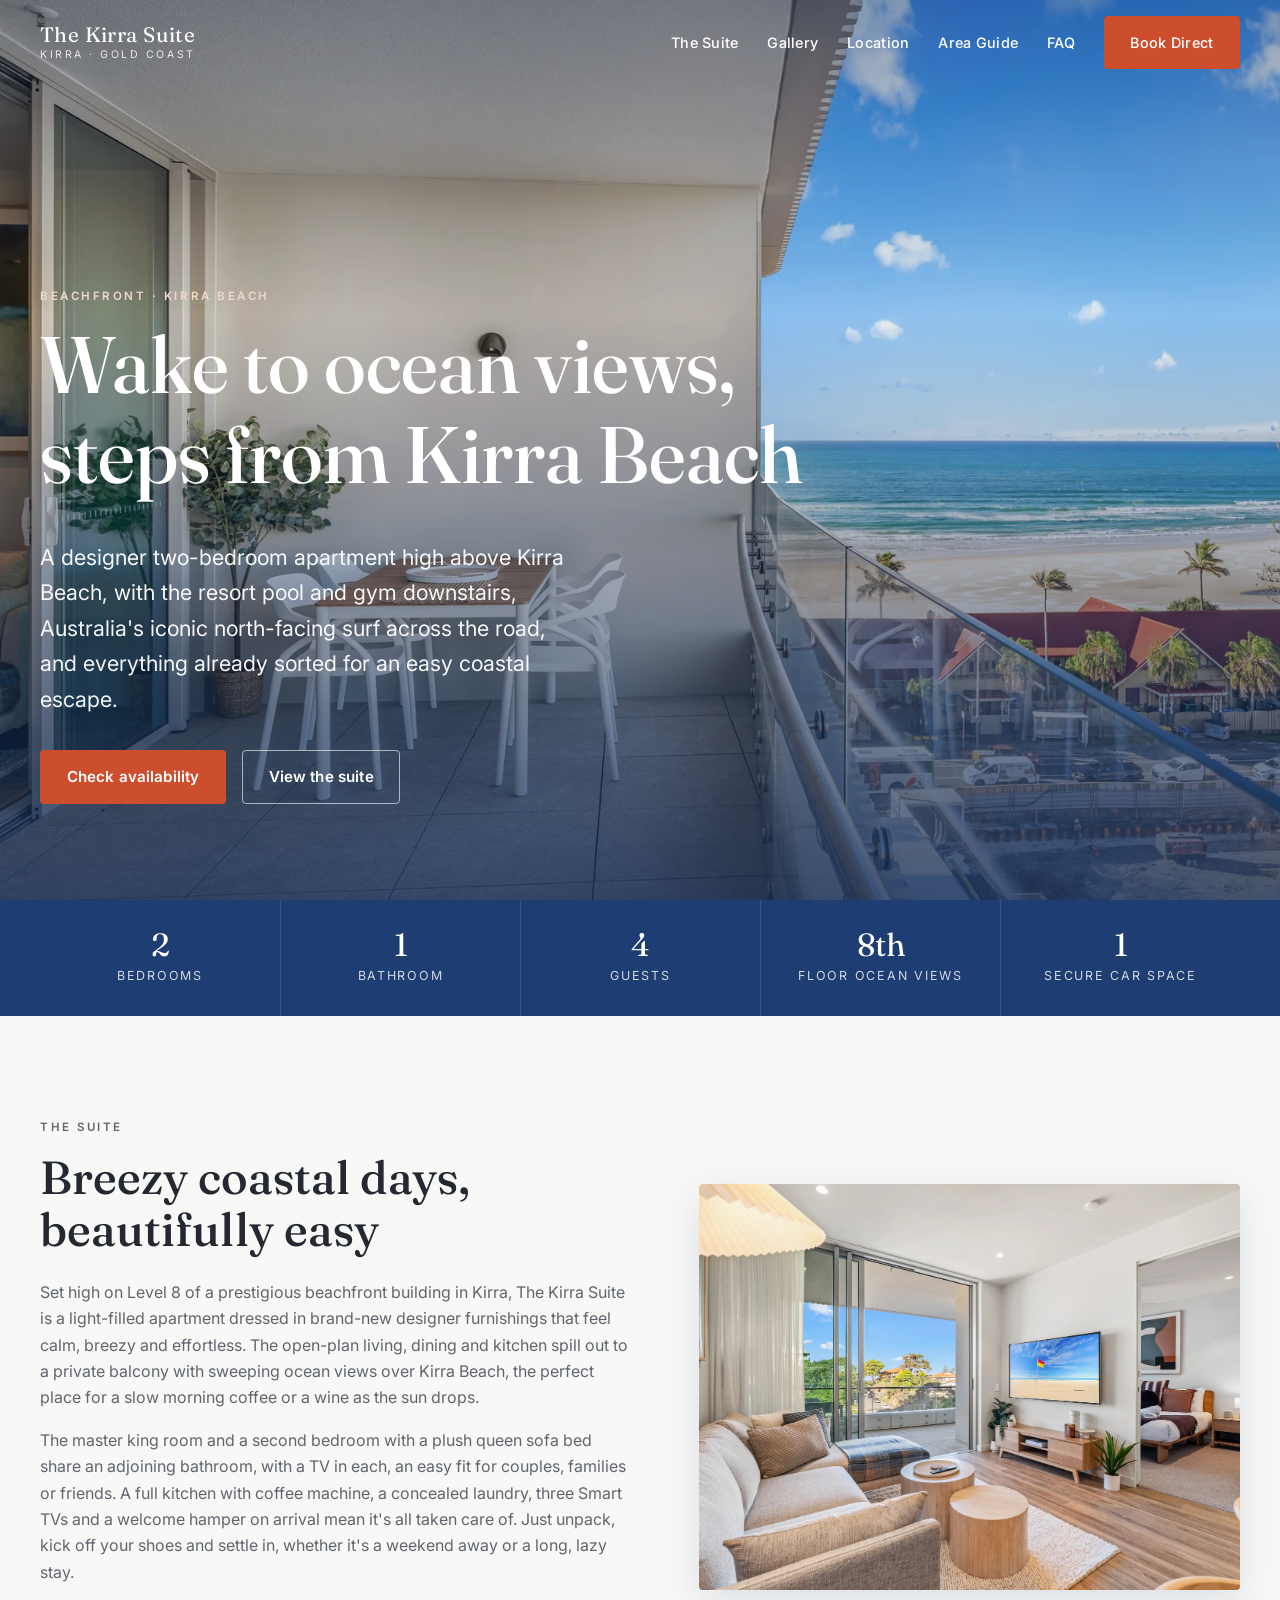
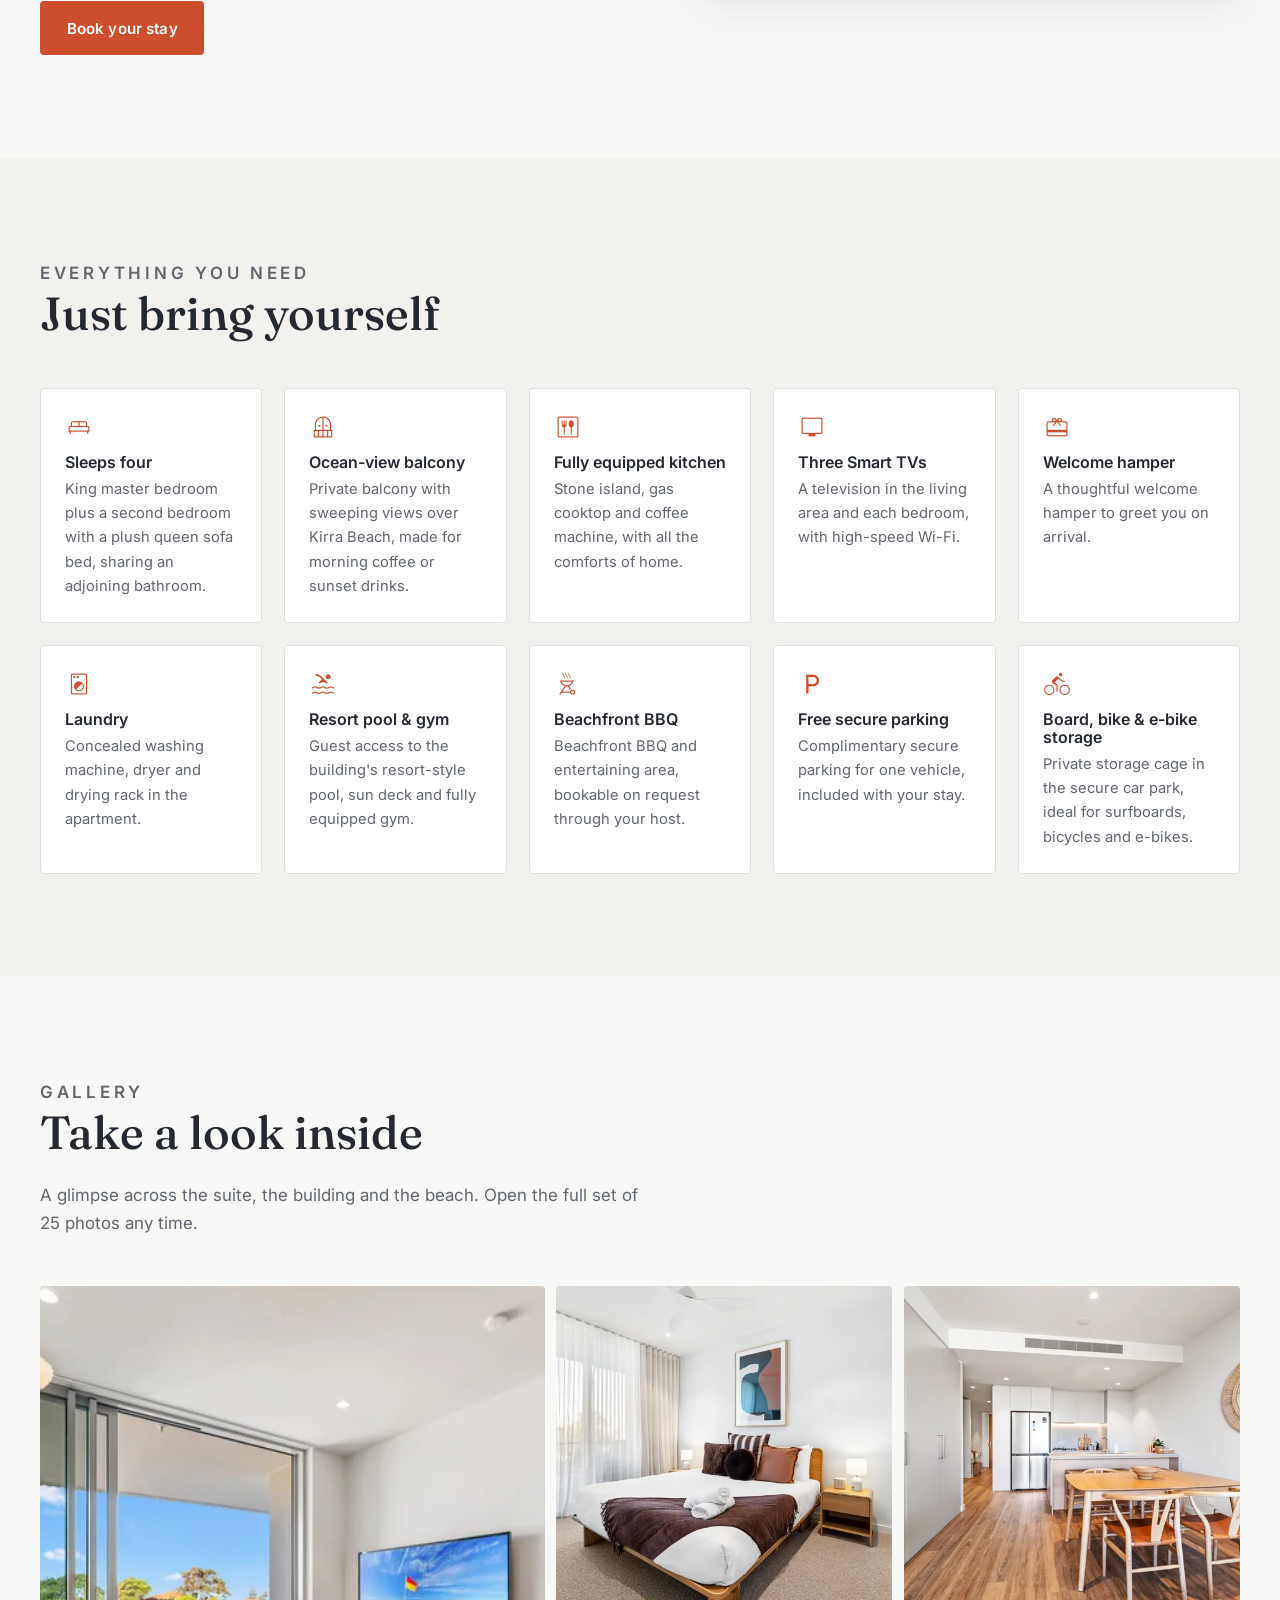
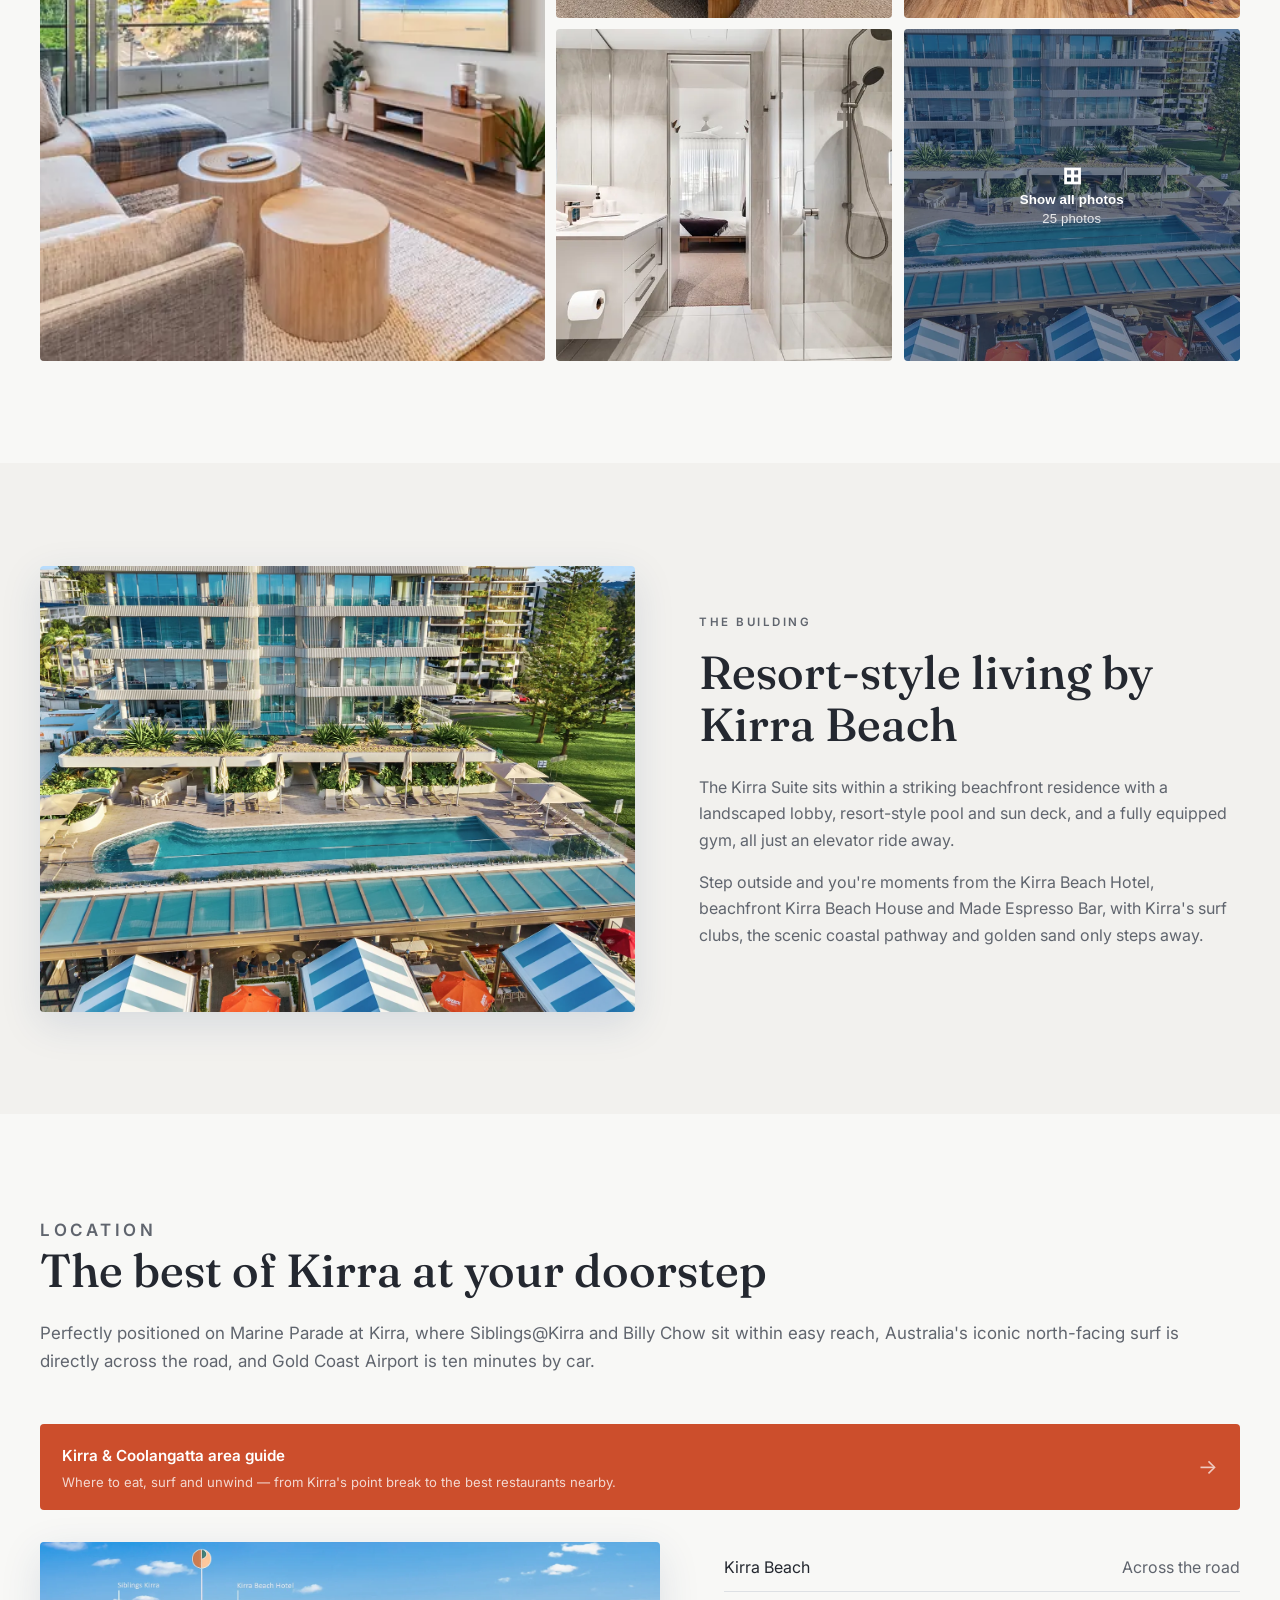
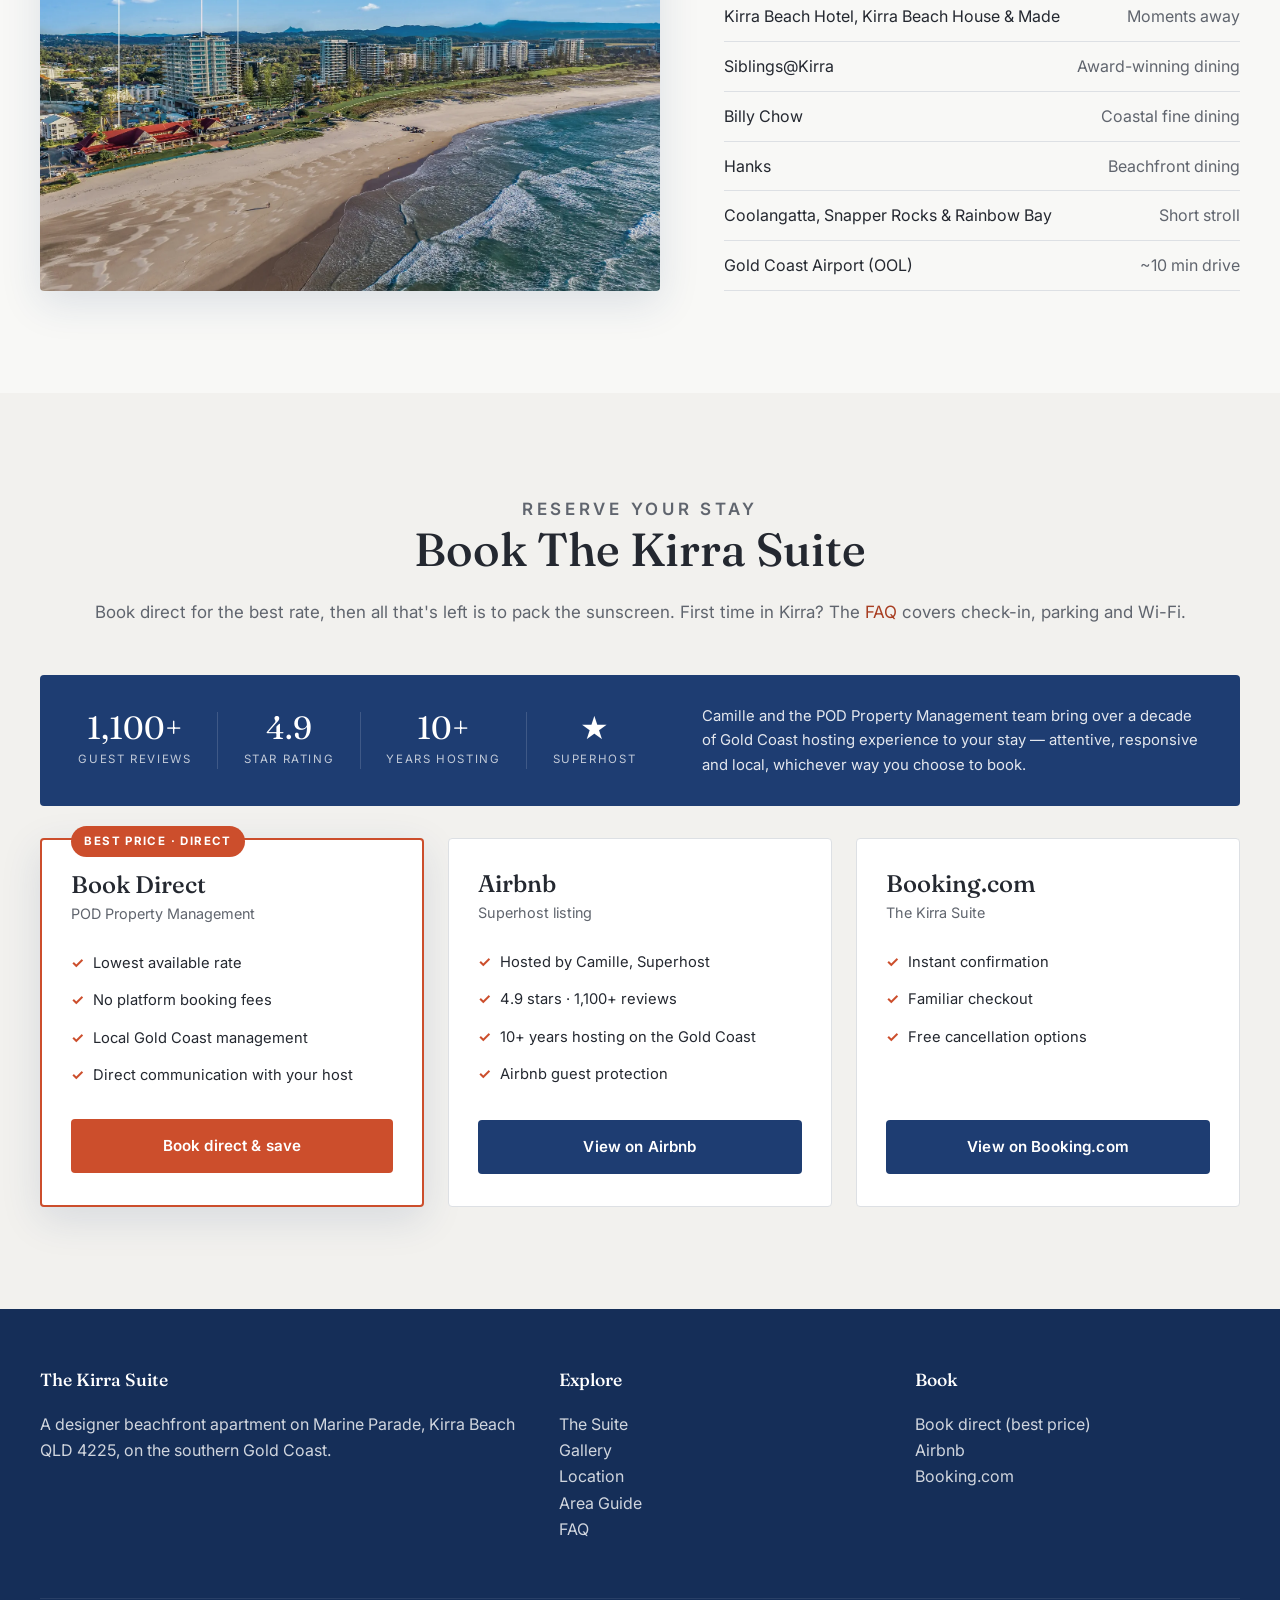
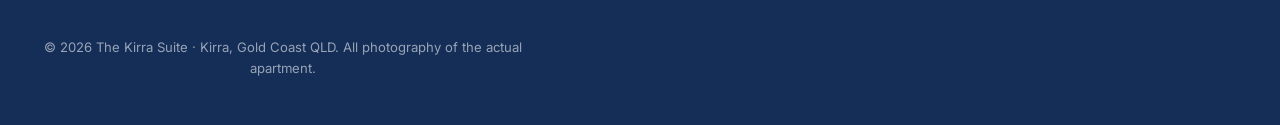
==== commit b1226da9: "Make host stats evergreen; update sitemap dates - 1,123 reviews → 1,100+ reviews (index, faq JSON-LD" ====
--- a/index.html
+++ b/index.html
@@ -277,7 +277,7 @@
         <div class="host-trust reveal">
           <div class="host-trust__stats">
             <div class="host-trust__stat">
-              <span class="host-trust__num">1,123</span>
+              <span class="host-trust__num">1,100+</span>
               <span class="host-trust__label">Guest reviews</span>
             </div>
             <div class="host-trust__stat">
@@ -285,7 +285,7 @@
               <span class="host-trust__label">Star rating</span>
             </div>
             <div class="host-trust__stat">
-              <span class="host-trust__num">10</span>
+              <span class="host-trust__num">10+</span>
               <span class="host-trust__label">Years hosting</span>
             </div>
             <div class="host-trust__stat">
@@ -293,7 +293,7 @@
               <span class="host-trust__label">Superhost</span>
             </div>
           </div>
-          <p class="host-trust__copy">Camille and the POD Property Management team bring a decade of Gold Coast hosting experience to your stay — attentive, responsive and local, whichever way you choose to book.</p>
+          <p class="host-trust__copy">Camille and the POD Property Management team bring over a decade of Gold Coast hosting experience to your stay — attentive, responsive and local, whichever way you choose to book.</p>
         </div>
         <div class="booking-cards">
           <div class="bcard bcard--featured reveal">
@@ -313,8 +313,8 @@
             <p class="bcard__sub">Superhost listing</p>
             <ul>
               <li>Hosted by Camille, Superhost</li>
-              <li>4.9 stars · 1,123 reviews</li>
-              <li>10 years hosting on the Gold Coast</li>
+              <li>4.9 stars · 1,100+ reviews</li>
+              <li>10+ years hosting on the Gold Coast</li>
               <li>Airbnb guest protection</li>
             </ul>
             <a class="btn btn--dark btn--block" href="https://www.airbnb.com.au/rooms/1698490853391319597" target="_blank" rel="noopener">View on Airbnb</a>
